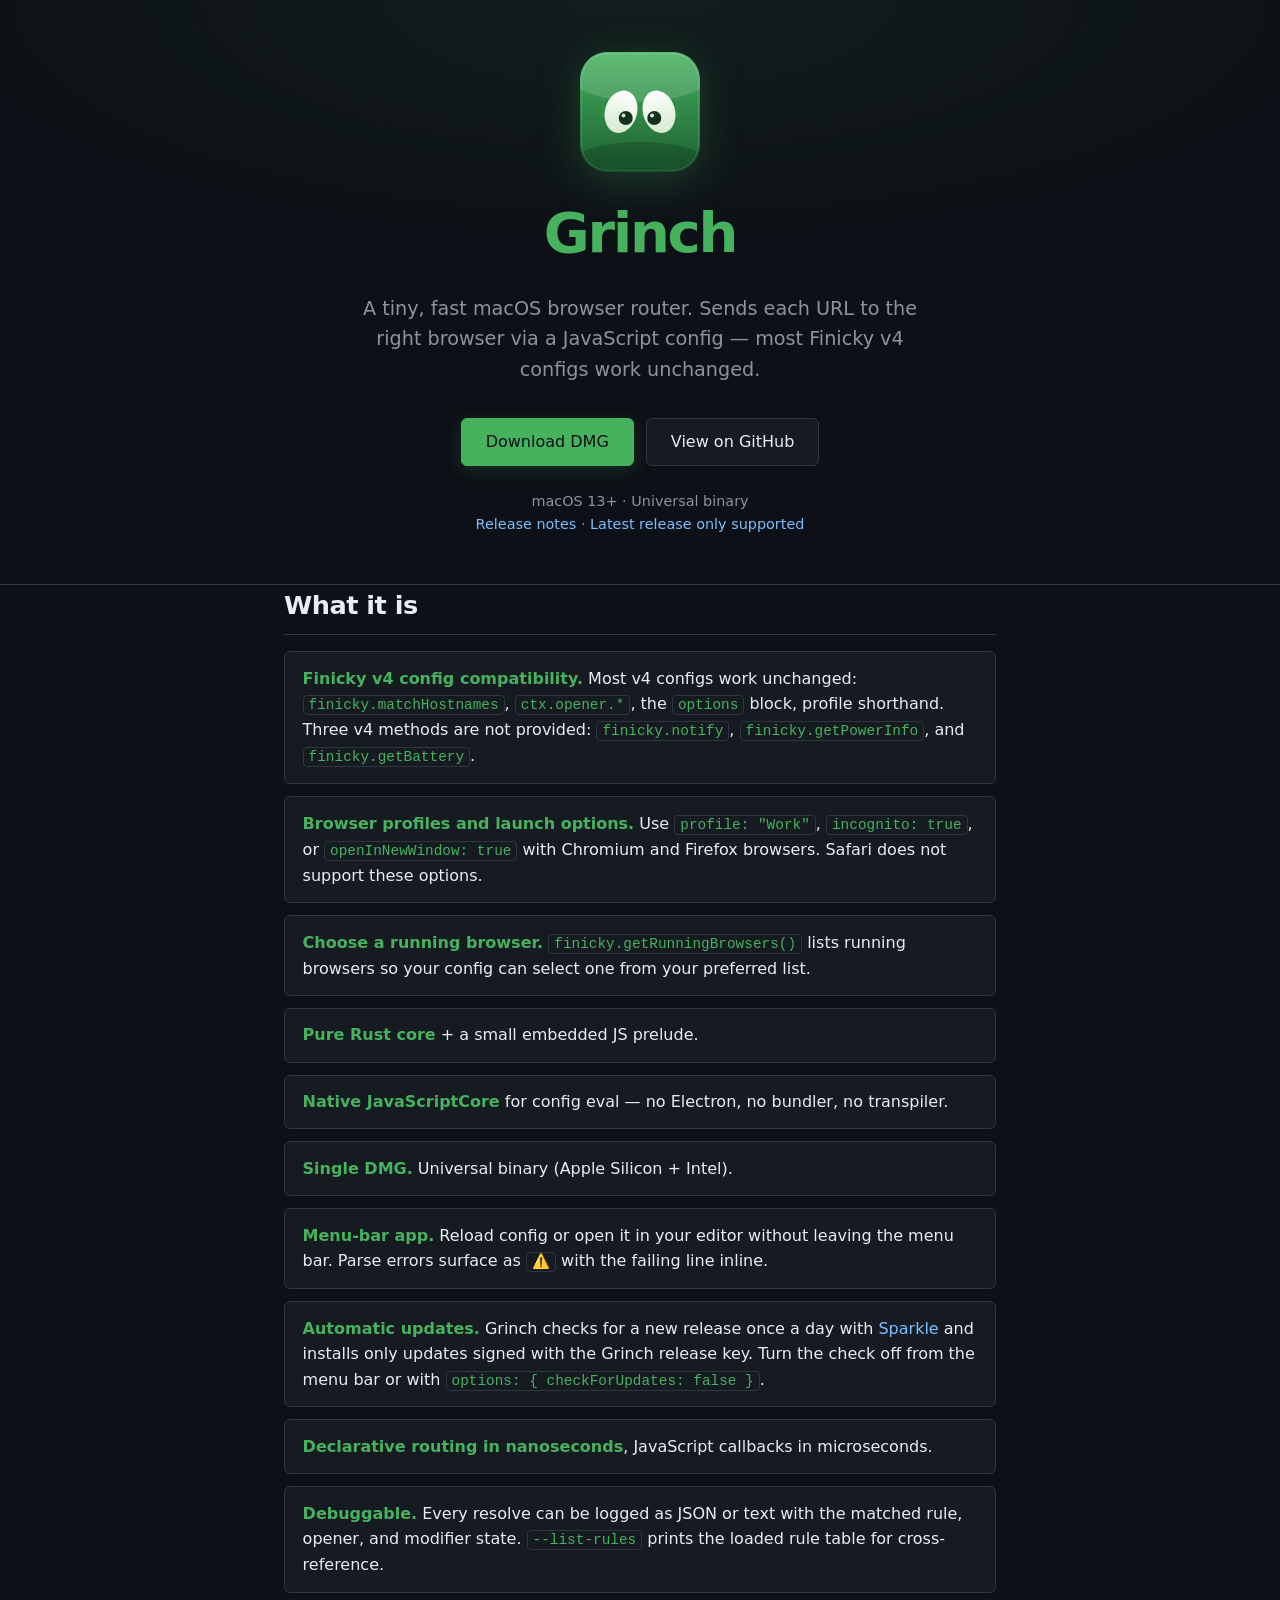
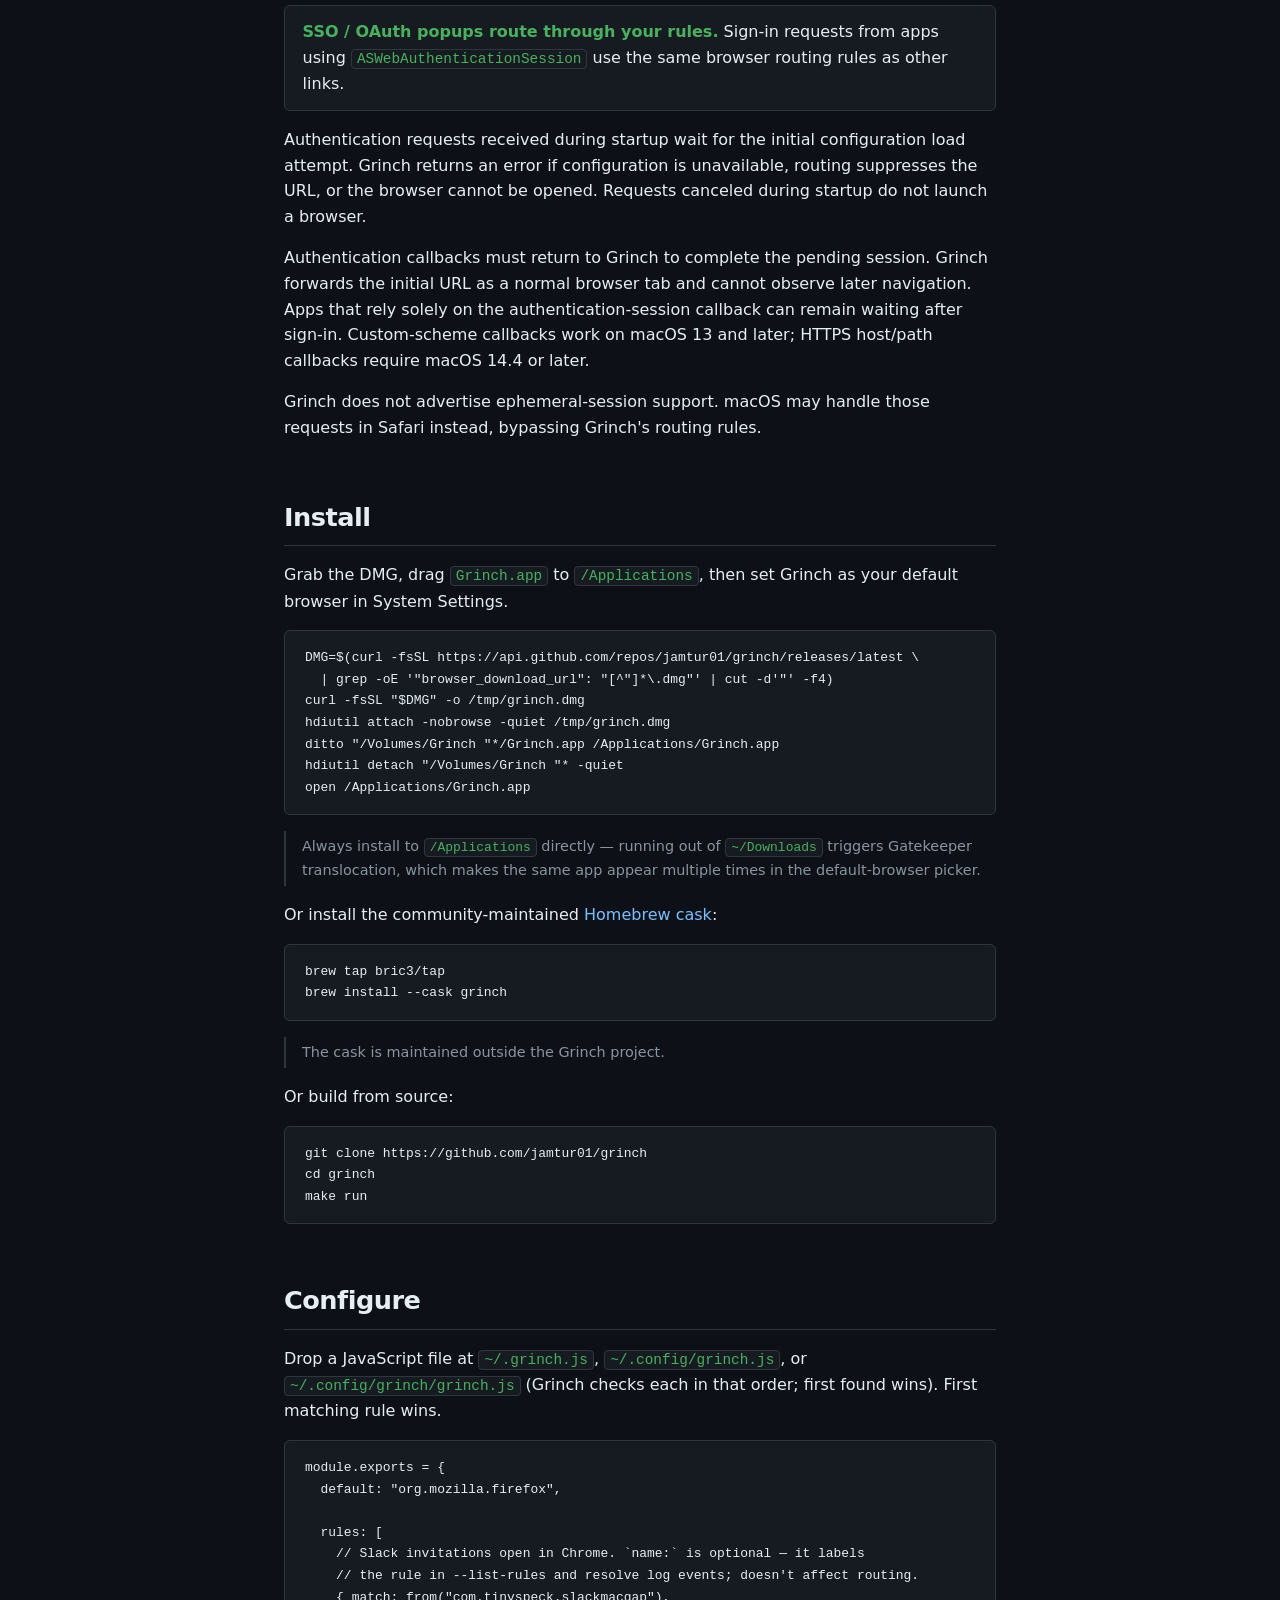
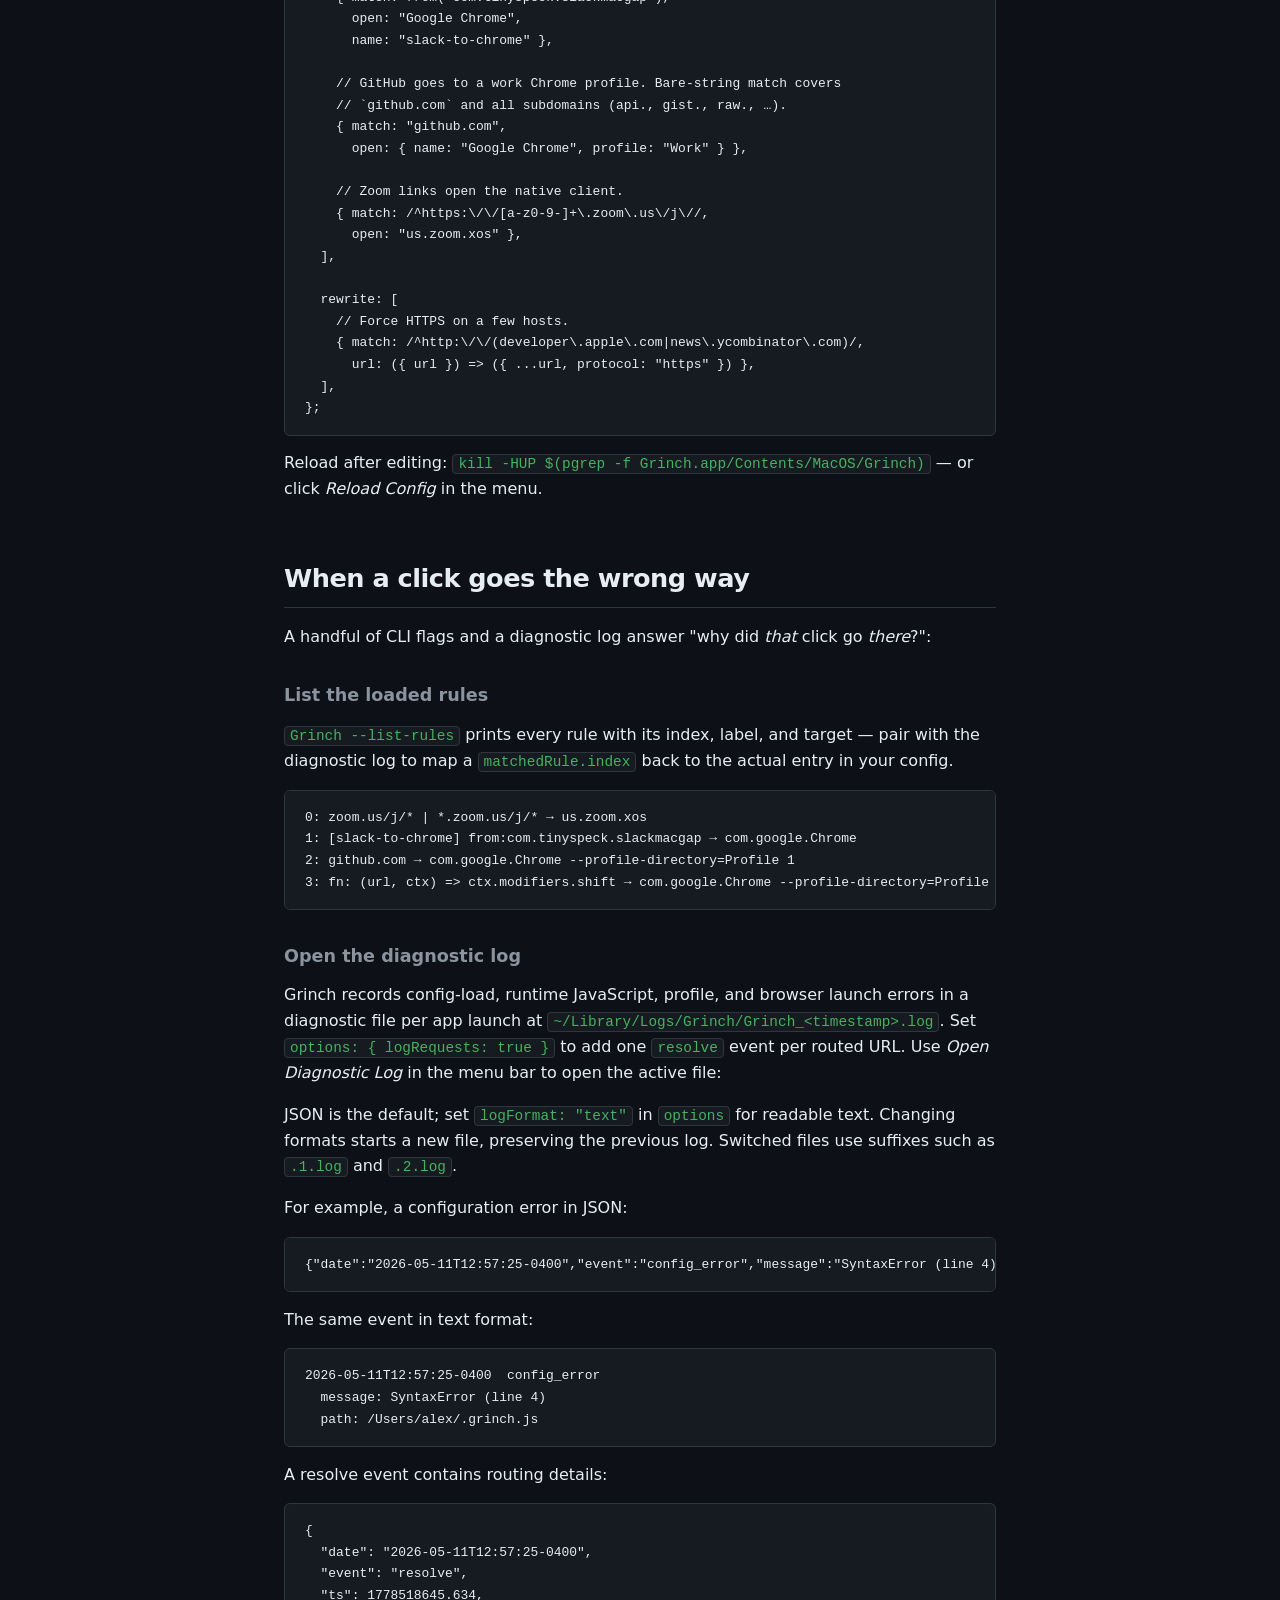
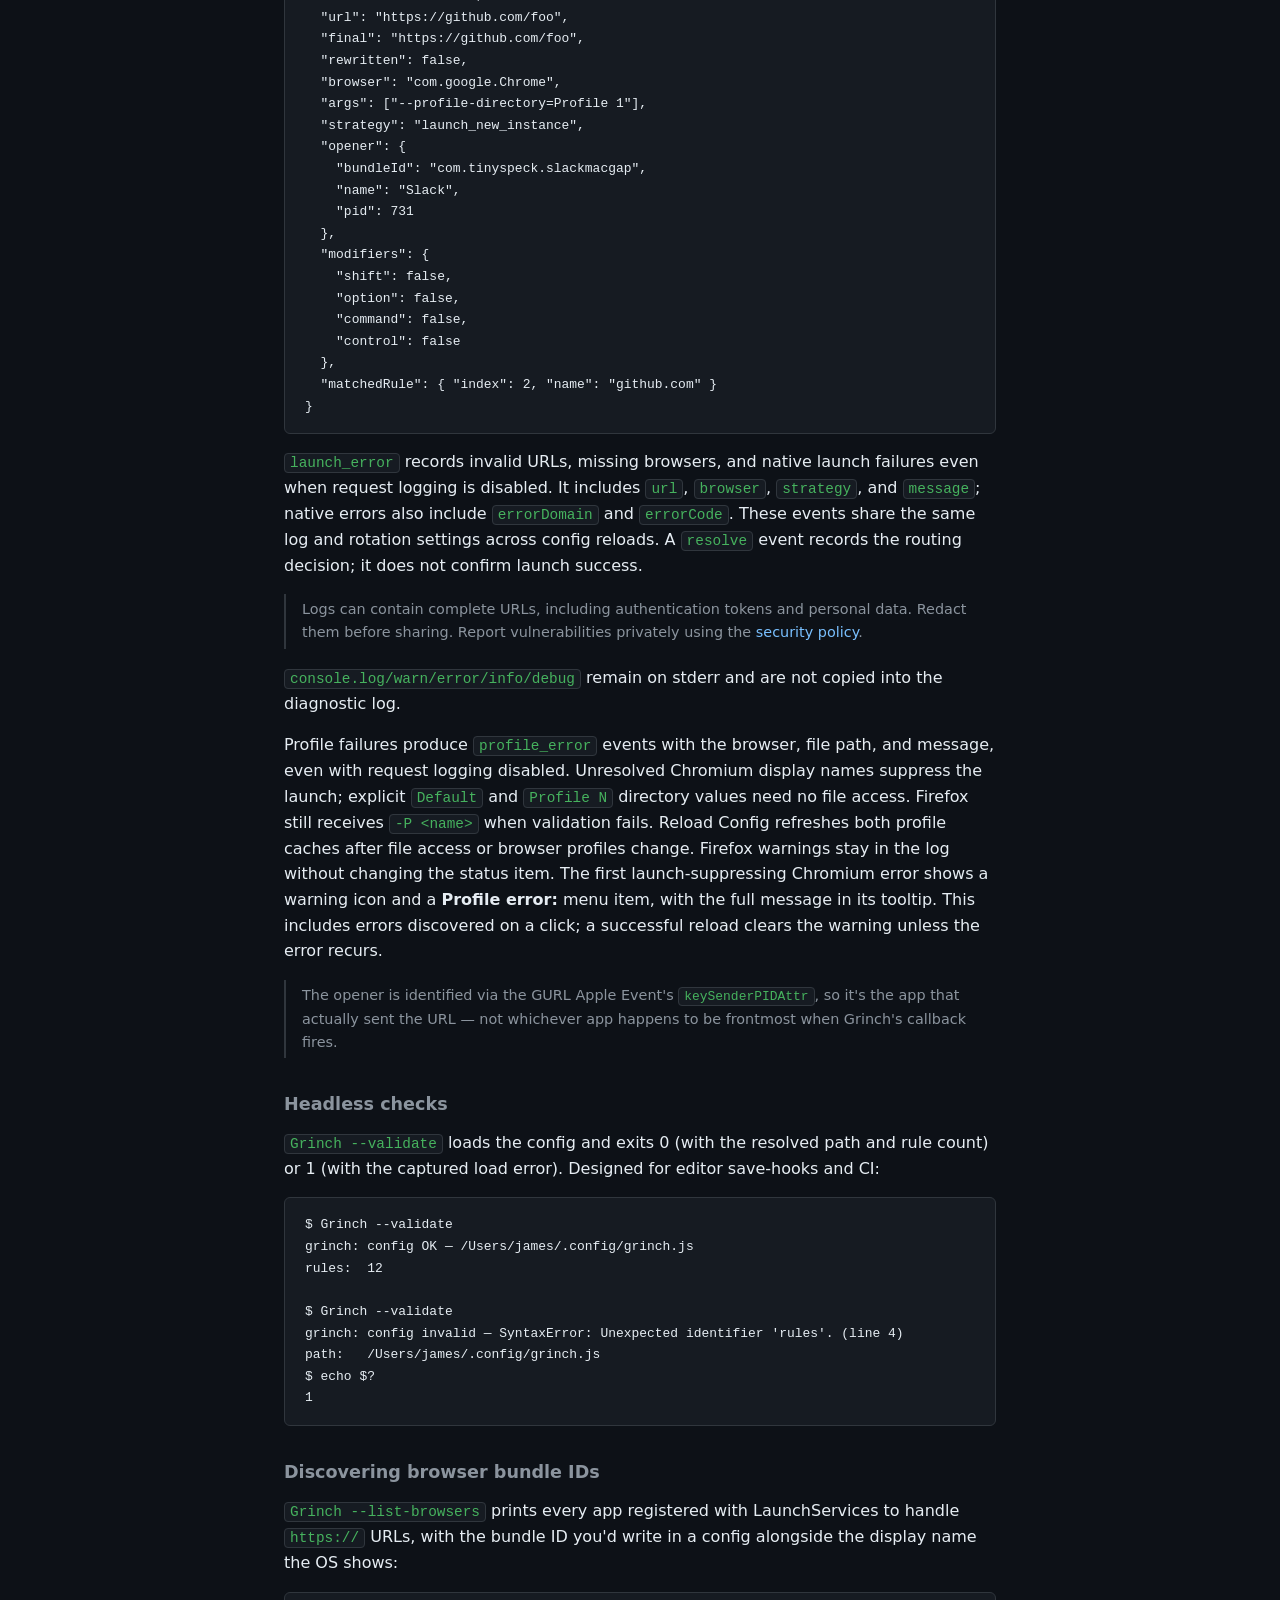
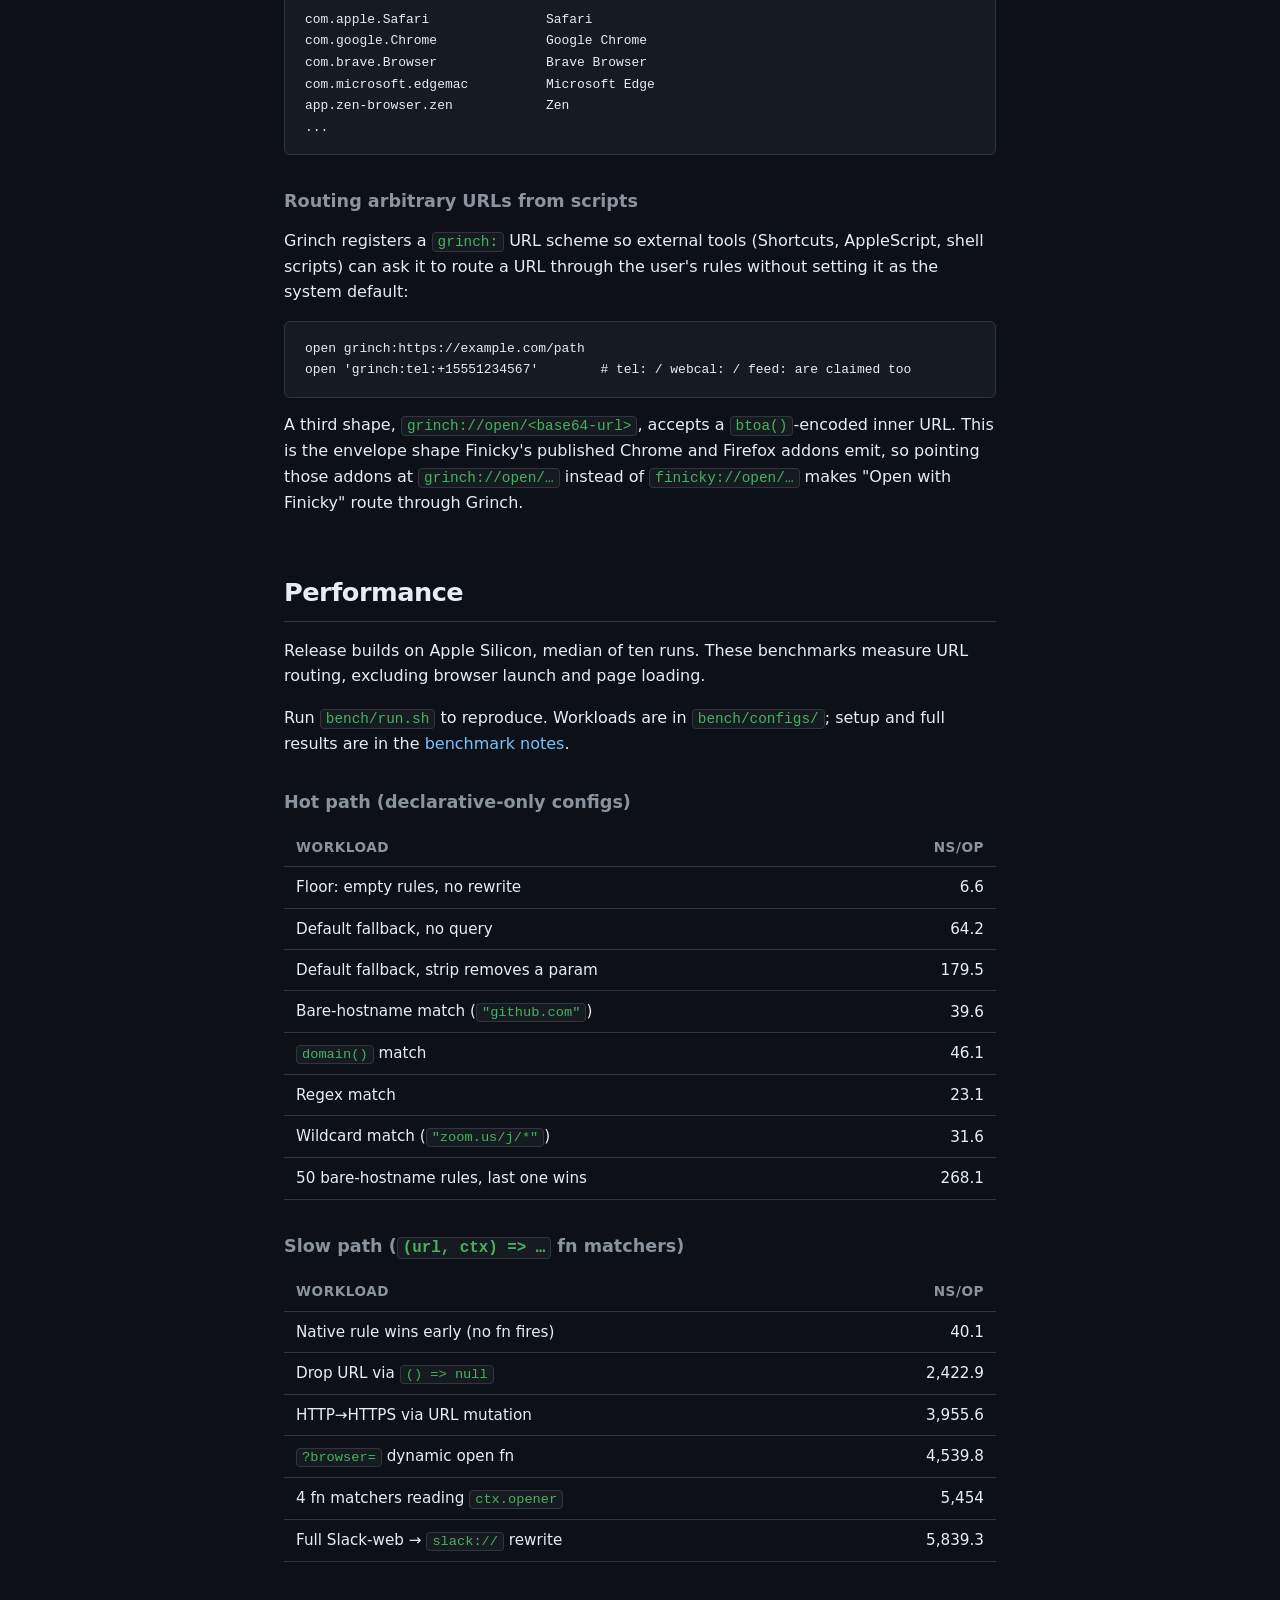
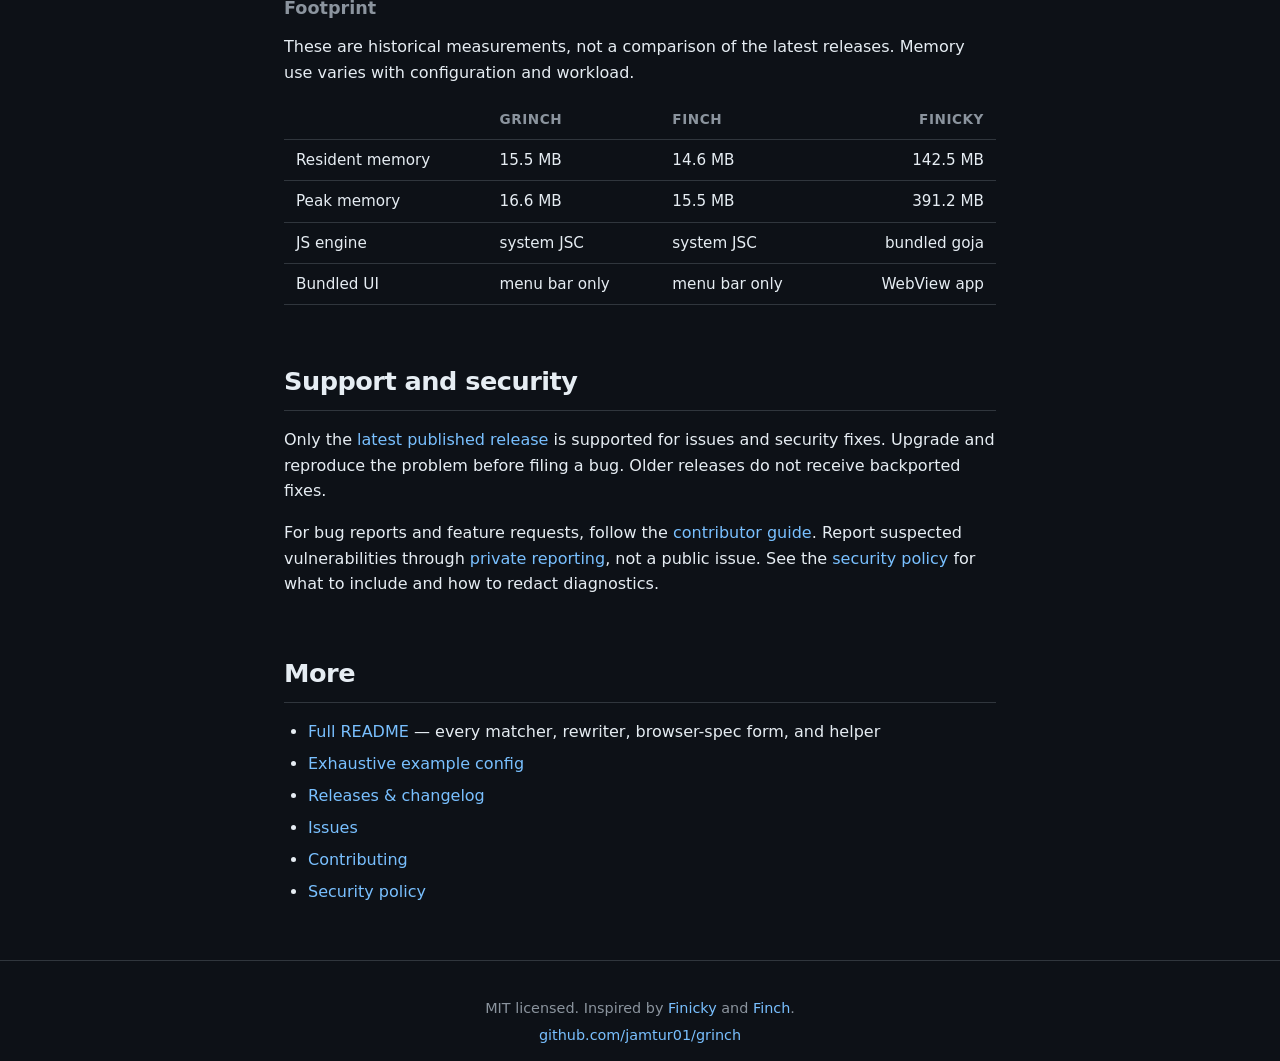
==== docs/index.html @ 13bcbc7a "Align diagnostic log examples and format documentation" ====
<!doctype html>
<html lang="en">
<head>
<meta charset="utf-8">
<meta name="viewport" content="width=device-width, initial-scale=1">
<title>Grinch — a tiny, fast macOS browser router</title>
<meta
  name="description"
  content="A tiny, fast native macOS browser router with JavaScript rules and Finicky v4 compatibility.">

<meta property="og:type" content="website">
<meta property="og:title" content="Grinch — a tiny, fast macOS browser router">
<meta
  property="og:description"
  content="Routes each URL to the right browser. Native Rust, JavaScriptCore, and one universal DMG.">
<meta property="og:url" content="https://jamtur01.github.io/grinch/">
<meta property="og:image" content="https://jamtur01.github.io/grinch/social-preview.png">
<meta property="og:image:width" content="1280">
<meta property="og:image:height" content="640">
<meta property="og:image:alt" content="Grinch — a tiny, fast macOS browser router">
<meta name="twitter:card" content="summary_large_image">
<meta name="twitter:image" content="https://jamtur01.github.io/grinch/social-preview.png">

<link rel="icon" href="grinch-icon.svg" type="image/svg+xml">
<link rel="stylesheet" href="style.css">
</head>
<body>

<header class="hero">
  <div class="container">
    <img class="hero-logo" src="grinch-icon.svg" width="128" height="128" alt="">
    <h1>Grinch</h1>
    <p class="tagline">
      A tiny, fast macOS browser router. Sends each URL to the right browser via
      a JavaScript config — most Finicky v4 configs work unchanged.
    </p>
    <div class="ctas">
      <a class="cta primary" href="https://github.com/jamtur01/grinch/releases/latest">Download&nbsp;DMG</a>
      <a class="cta" href="https://github.com/jamtur01/grinch">View on GitHub</a>
    </div>
    <p class="meta">macOS 13+ &middot; Universal binary</p>
    <p class="meta">
      <a href="https://github.com/jamtur01/grinch/releases/latest">Release notes</a>
      &middot; <a href="#support">Latest release only supported</a>
    </p>
  </div>
</header>

<main class="container">

<section id="features">
  <h2>What it is</h2>
  <ul class="features">
    <li><strong>Finicky v4 config compatibility.</strong> Most v4 configs work unchanged: <code>finicky.matchHostnames</code>, <code>ctx.opener.*</code>, the <code>options</code> block, profile shorthand. Three v4 methods are not provided: <code>finicky.notify</code>, <code>finicky.getPowerInfo</code>, and <code>finicky.getBattery</code>.</li>
    <li><strong>Browser profiles and launch options.</strong> Use <code>profile: "Work"</code>,
      <code>incognito: true</code>, or <code>openInNewWindow: true</code> with Chromium
      and Firefox browsers. Safari does not support these options.</li>
    <li><strong>Choose a running browser.</strong> <code>finicky.getRunningBrowsers()</code>
      lists running browsers so your config can select one from your preferred list.</li>
    <li><strong>Pure Rust core</strong> + a small embedded JS prelude.</li>
    <li><strong>Native JavaScriptCore</strong> for config eval — no Electron, no bundler, no transpiler.</li>
    <li><strong>Single DMG.</strong> Universal binary (Apple Silicon + Intel).</li>
    <li><strong>Menu-bar app.</strong> Reload config or open it in your editor without leaving the menu bar. Parse errors surface as <code>⚠️</code> with the failing line inline.</li>
    <li><strong>Automatic updates.</strong> Grinch checks for a new release once a day with
      <a href="https://sparkle-project.org">Sparkle</a> and installs only updates signed with the
      Grinch release key. Turn the check off from the menu bar or with
      <code>options: { checkForUpdates: false }</code>.</li>
    <li><strong>Declarative routing in nanoseconds</strong>,
      JavaScript callbacks in microseconds.</li>
    <li><strong>Debuggable.</strong> Every resolve can be logged as JSON or text with the matched rule, opener, and modifier state. <code>--list-rules</code> prints the loaded rule table for cross-reference.</li>
    <li><strong>SSO / OAuth popups route through your rules.</strong> Sign-in requests
      from apps using <code>ASWebAuthenticationSession</code> use the same browser
      routing rules as other links.</li>
  </ul>
  <p>Authentication requests received during startup wait for the initial configuration
    load attempt. Grinch returns an error if configuration is unavailable, routing
    suppresses the URL, or the browser cannot be opened. Requests canceled during
    startup do not launch a browser.</p>
  <p>Authentication callbacks must return to Grinch to complete the pending session.
    Grinch forwards the initial URL as a normal browser tab and cannot observe later
    navigation. Apps that rely solely on the authentication-session callback can
    remain waiting after sign-in.
    Custom-scheme callbacks work on macOS 13 and later; HTTPS host/path callbacks
    require macOS 14.4 or later.</p>
  <p>Grinch does not advertise ephemeral-session support. macOS may handle those
    requests in Safari instead, bypassing Grinch's routing rules.</p>
</section>

<section id="install">
  <h2>Install</h2>
  <p>Grab the DMG, drag <code>Grinch.app</code> to <code>/Applications</code>, then set Grinch as your default browser in System Settings.</p>
<pre><code>DMG=$(curl -fsSL https://api.github.com/repos/jamtur01/grinch/releases/latest \
  | grep -oE '"browser_download_url": "[^"]*\.dmg"' | cut -d'"' -f4)
curl -fsSL "$DMG" -o /tmp/grinch.dmg
hdiutil attach -nobrowse -quiet /tmp/grinch.dmg
ditto "/Volumes/Grinch "*/Grinch.app /Applications/Grinch.app
hdiutil detach "/Volumes/Grinch "* -quiet
open /Applications/Grinch.app</code></pre>
  <p class="note">Always install to <code>/Applications</code> directly — running out of <code>~/Downloads</code> triggers Gatekeeper translocation, which makes the same app appear multiple times in the default-browser picker.</p>
  <p>Or install the community-maintained
    <a href="https://github.com/bric3/homebrew-tap/blob/main/Casks/grinch.rb">Homebrew cask</a>:
  </p>
<pre><code>brew tap bric3/tap
brew install --cask grinch</code></pre>
  <p class="note">The cask is maintained outside the Grinch project.</p>
  <p>Or build from source:</p>
<pre><code>git clone https://github.com/jamtur01/grinch
cd grinch
make run</code></pre>
</section>

<section id="config">
  <h2>Configure</h2>
  <p>Drop a JavaScript file at <code>~/.grinch.js</code>, <code>~/.config/grinch.js</code>, or <code>~/.config/grinch/grinch.js</code> (Grinch checks each in that order; first found wins). First matching rule wins.</p>
<pre><code>module.exports = {
  default: "org.mozilla.firefox",

  rules: [
    // Slack invitations open in Chrome. `name:` is optional — it labels
    // the rule in --list-rules and resolve log events; doesn't affect routing.
    { match: from("com.tinyspeck.slackmacgap"),
      open: "Google Chrome",
      name: "slack-to-chrome" },

    // GitHub goes to a work Chrome profile. Bare-string match covers
    // `github.com` and all subdomains (api., gist., raw., …).
    { match: "github.com",
      open: { name: "Google Chrome", profile: "Work" } },

    // Zoom links open the native client.
    { match: /^https:\/\/[a-z0-9-]+\.zoom\.us\/j\//,
      open: "us.zoom.xos" },
  ],

  rewrite: [
    // Force HTTPS on a few hosts.
    { match: /^http:\/\/(developer\.apple\.com|news\.ycombinator\.com)/,
      url: ({ url }) =&gt; ({ ...url, protocol: "https" }) },
  ],
};</code></pre>
  <p>Reload after editing: <code>kill -HUP $(pgrep -f Grinch.app/Contents/MacOS/Grinch)</code> — or click <em>Reload Config</em> in the menu.</p>
</section>

<section id="diagnostics">
  <h2>When a click goes the wrong way</h2>

  <p>A handful of CLI flags and a diagnostic log answer "why did <em>that</em> click go <em>there</em>?":</p>

  <h3>List the loaded rules</h3>
  <p><code>Grinch --list-rules</code> prints every rule with its index, label, and target — pair with the diagnostic log to map a <code>matchedRule.index</code> back to the actual entry in your config.</p>
<pre><code>0: zoom.us/j/* | *.zoom.us/j/* → us.zoom.xos
1: [slack-to-chrome] from:com.tinyspeck.slackmacgap → com.google.Chrome
2: github.com → com.google.Chrome --profile-directory=Profile 1
3: fn: (url, ctx) =&gt; ctx.modifiers.shift → com.google.Chrome --profile-directory=Profile 1</code></pre>

  <h3>Open the diagnostic log</h3>
  <p>Grinch records config-load, runtime JavaScript, profile, and browser launch errors
    in a diagnostic file per app
    launch at <code>~/Library/Logs/Grinch/Grinch_&lt;timestamp&gt;.log</code>. Set
    <code>options: { logRequests: true }</code> to add one <code>resolve</code> event per
    routed URL. Use <em>Open Diagnostic Log</em> in the menu bar to open the active file:
  </p>
  <p>JSON is the default; set <code>logFormat: "text"</code> in <code>options</code>
    for readable text. Changing formats starts a new file, preserving the previous log.
    Switched files use suffixes such as <code>.1.log</code> and <code>.2.log</code>.</p>
  <p>For example, a configuration error in JSON:</p>
<pre><code>{"date":"2026-05-11T12:57:25-0400","event":"config_error","message":"SyntaxError (line 4)","path":"/Users/alex/.grinch.js","ts":1778518645.634}</code></pre>
  <p>The same event in text format:</p>
<pre><code>2026-05-11T12:57:25-0400  config_error
  message: SyntaxError (line 4)
  path: /Users/alex/.grinch.js</code></pre>
  <p>A resolve event contains routing details:</p>
<pre><code>{
  "date": "2026-05-11T12:57:25-0400",
  "event": "resolve",
  "ts": 1778518645.634,
  "url": "https://github.com/foo",
  "final": "https://github.com/foo",
  "rewritten": false,
  "browser": "com.google.Chrome",
  "args": ["--profile-directory=Profile 1"],
  "strategy": "launch_new_instance",
  "opener": {
    "bundleId": "com.tinyspeck.slackmacgap",
    "name": "Slack",
    "pid": 731
  },
  "modifiers": {
    "shift": false,
    "option": false,
    "command": false,
    "control": false
  },
  "matchedRule": { "index": 2, "name": "github.com" }
}</code></pre>
  <p><code>launch_error</code> records invalid URLs, missing browsers, and native launch
    failures even when request logging is disabled. It includes <code>url</code>,
    <code>browser</code>, <code>strategy</code>, and <code>message</code>; native errors
    also include <code>errorDomain</code> and <code>errorCode</code>. These events share
    the same log and rotation settings across config reloads. A <code>resolve</code>
    event records the routing decision; it does not confirm launch success.</p>
  <p class="note">Logs can contain complete URLs, including authentication tokens and
    personal data. Redact them before sharing. Report vulnerabilities privately using
    the <a href="https://github.com/jamtur01/grinch/blob/main/SECURITY.md">security policy</a>.</p>
  <p><code>console.log/warn/error/info/debug</code> remain on stderr and are not copied
    into the diagnostic log.</p>
  <p>Profile failures produce <code>profile_error</code> events with the browser,
    file path, and message, even with request logging disabled. Unresolved Chromium
    display names suppress the launch; explicit <code>Default</code> and
    <code>Profile N</code> directory values need no file access. Firefox still receives
    <code>-P &lt;name&gt;</code> when validation fails. Reload Config refreshes both
    profile caches after file access or browser profiles change. Firefox warnings
    stay in the log without changing the status item. The first launch-suppressing
    Chromium error shows a warning icon and a <strong>Profile error:</strong> menu item,
    with the full message in its tooltip. This includes errors discovered on a
    click; a successful reload clears the warning unless the error recurs.</p>
  <p class="note">The opener is identified via the GURL Apple Event's <code>keySenderPIDAttr</code>, so it's the app that actually sent the URL — not whichever app happens to be frontmost when Grinch's callback fires.</p>

  <h3>Headless checks</h3>
  <p><code>Grinch --validate</code> loads the config and exits 0 (with the resolved path and rule count) or 1 (with the captured load error). Designed for editor save-hooks and CI:</p>
<pre><code>$ Grinch --validate
grinch: config OK — /Users/james/.config/grinch.js
rules:  12

$ Grinch --validate
grinch: config invalid — SyntaxError: Unexpected identifier 'rules'. (line 4)
path:   /Users/james/.config/grinch.js
$ echo $?
1</code></pre>

  <h3>Discovering browser bundle IDs</h3>
  <p><code>Grinch --list-browsers</code> prints every app registered with LaunchServices to handle <code>https://</code> URLs, with the bundle ID you'd write in a config alongside the display name the OS shows:</p>
<pre><code>com.apple.Safari               Safari
com.google.Chrome              Google Chrome
com.brave.Browser              Brave Browser
com.microsoft.edgemac          Microsoft Edge
app.zen-browser.zen            Zen
...</code></pre>

  <h3>Routing arbitrary URLs from scripts</h3>
  <p>Grinch registers a <code>grinch:</code> URL scheme so external tools (Shortcuts, AppleScript, shell scripts) can ask it to route a URL through the user's rules without setting it as the system default:</p>
<pre><code>open grinch:https://example.com/path
open 'grinch:tel:+15551234567'        # tel: / webcal: / feed: are claimed too</code></pre>
  <p>A third shape, <code>grinch://open/&lt;base64-url&gt;</code>, accepts a <code>btoa()</code>-encoded inner URL. This is the envelope shape Finicky's published Chrome and Firefox addons emit, so pointing those addons at <code>grinch://open/…</code> instead of <code>finicky://open/…</code> makes "Open with Finicky" route through Grinch.</p>
</section>

<section id="performance">
  <h2>Performance</h2>

  <p>Release builds on Apple Silicon, median of ten runs. These benchmarks measure
    URL routing, excluding browser launch and page loading.</p>
  <p>Run <code>bench/run.sh</code> to reproduce. Workloads are in
    <code>bench/configs/</code>; setup and full results are in the
    <a href="https://github.com/jamtur01/grinch/blob/main/bench/README.md">benchmark notes</a>.</p>

  <h3>Hot path (declarative-only configs)</h3>
  <table>
    <thead><tr><th>Workload</th><th>ns/op</th></tr></thead>
    <tbody>
      <tr><td>Floor: empty rules, no rewrite</td><td>6.6</td></tr>
      <tr><td>Default fallback, no query</td><td>64.2</td></tr>
      <tr><td>Default fallback, strip removes a param</td><td>179.5</td></tr>
      <tr><td>Bare-hostname match (<code>"github.com"</code>)</td><td>39.6</td></tr>
      <tr><td><code>domain()</code> match</td><td>46.1</td></tr>
      <tr><td>Regex match</td><td>23.1</td></tr>
      <tr><td>Wildcard match (<code>"zoom.us/j/*"</code>)</td><td>31.6</td></tr>
      <tr><td>50 bare-hostname rules, last one wins</td><td>268.1</td></tr>
    </tbody>
  </table>

  <h3>Slow path (<code>(url, ctx) =&gt; …</code> fn matchers)</h3>
  <table>
    <thead><tr><th>Workload</th><th>ns/op</th></tr></thead>
    <tbody>
      <tr><td>Native rule wins early (no fn fires)</td><td>40.1</td></tr>
      <tr><td>Drop URL via <code>() =&gt; null</code></td><td>2,422.9</td></tr>
      <tr><td>HTTP→HTTPS via URL mutation</td><td>3,955.6</td></tr>
      <tr><td><code>?browser=</code> dynamic open fn</td><td>4,539.8</td></tr>
      <tr><td>4 fn matchers reading <code>ctx.opener</code></td><td>5,454</td></tr>
      <tr><td>Full Slack-web → <code>slack://</code> rewrite</td><td>5,839.3</td></tr>
    </tbody>
  </table>

  <h3>Footprint</h3>
  <p>These are historical measurements, not a comparison of the latest releases.
    Memory use varies with configuration and workload.</p>
  <table>
    <thead><tr><th></th><th>Grinch</th><th>Finch</th><th>Finicky</th></tr></thead>
    <tbody>
      <tr><td>Resident memory</td><td>15.5 MB</td><td>14.6 MB</td><td>142.5 MB</td></tr>
      <tr><td>Peak memory</td><td>16.6 MB</td><td>15.5 MB</td><td>391.2 MB</td></tr>
      <tr><td>JS engine</td><td>system JSC</td><td>system JSC</td><td>bundled goja</td></tr>
      <tr><td>Bundled UI</td><td>menu bar only</td><td>menu bar only</td><td>WebView app</td></tr>
    </tbody>
  </table>
</section>

<section id="support">
  <h2>Support and security</h2>
  <p>Only the <a href="https://github.com/jamtur01/grinch/releases/latest">latest published
    release</a> is supported for issues and security fixes. Upgrade and reproduce the
    problem before filing a bug. Older releases do not receive backported fixes.</p>
  <p>For bug reports and feature requests, follow the
    <a href="https://github.com/jamtur01/grinch/blob/main/CONTRIBUTING.md">contributor guide</a>.
    Report suspected vulnerabilities through
    <a href="https://github.com/jamtur01/grinch/security/advisories/new">private reporting</a>,
    not a public issue. See the
    <a href="https://github.com/jamtur01/grinch/blob/main/SECURITY.md">security policy</a>
    for what to include and how to redact diagnostics.</p>
</section>

<section id="links">
  <h2>More</h2>
  <ul>
    <li><a href="https://github.com/jamtur01/grinch#readme">Full README</a> — every matcher, rewriter, browser-spec form, and helper</li>
    <li><a href="https://github.com/jamtur01/grinch/blob/main/examples/grinch.example.js">Exhaustive example config</a></li>
    <li><a href="https://github.com/jamtur01/grinch/releases">Releases &amp; changelog</a></li>
    <li><a href="https://github.com/jamtur01/grinch/issues">Issues</a></li>
    <li><a href="https://github.com/jamtur01/grinch/blob/main/CONTRIBUTING.md">Contributing</a></li>
    <li><a href="https://github.com/jamtur01/grinch/blob/main/SECURITY.md">Security policy</a></li>
  </ul>
</section>

</main>

<footer>
  <div class="container">
    <p>MIT licensed. Inspired by <a href="https://github.com/johnste/finicky">Finicky</a> and <a href="https://github.com/expelledboy/finch">Finch</a>.</p>
    <p><a href="https://github.com/jamtur01/grinch">github.com/jamtur01/grinch</a></p>
  </div>
</footer>

</body>
</html>
---- docs/style.css ----
:root {
  --bg: #0d1117;
  --bg-elev: #161b22;
  --fg: #e6edf3;
  --fg-muted: #8b949e;
  --border: #30363d;
  --accent: #46b25e;
  --accent-hover: #5bc572;
  --code-bg: #161b22;
  --link: #79c0ff;
}

* { box-sizing: border-box; }

html {
  background: var(--bg);
  color: var(--fg);
  font-family: -apple-system, BlinkMacSystemFont, "Segoe UI", system-ui, sans-serif;
  font-size: 16px;
  line-height: 1.6;
  -webkit-font-smoothing: antialiased;
  -moz-osx-font-smoothing: grayscale;
}

body {
  margin: 0;
  padding: 0;
}

.container {
  max-width: 760px;
  margin: 0 auto;
  padding: 0 1.5rem;
}

a {
  color: var(--link);
  text-decoration: none;
}
a:hover { text-decoration: underline; }

code, pre {
  font-family: ui-monospace, SFMono-Regular, "SF Mono", Menlo, Consolas, monospace;
  font-size: 0.9em;
}

code {
  background: var(--code-bg);
  border: 1px solid var(--border);
  border-radius: 4px;
  padding: 1px 5px;
  color: var(--accent);
}

pre {
  background: var(--code-bg);
  border: 1px solid var(--border);
  border-radius: 6px;
  padding: 1rem 1.25rem;
  overflow-x: auto;
  line-height: 1.5;
}

pre code {
  background: none;
  border: none;
  padding: 0;
  color: var(--fg);
}

/* hero */

.hero {
  border-bottom: 1px solid var(--border);
  padding: 3rem 0 3rem;
  text-align: center;
  background:
    radial-gradient(
      ellipse 80% 60% at 50% 0%,
      rgba(70, 178, 94, 0.08),
      transparent 70%
    ),
    var(--bg);
}

.hero-logo {
  display: block;
  width: 8rem;
  height: 8rem;
  margin: 0 auto 0.75rem;
  filter: drop-shadow(0 8px 20px rgba(70, 178, 94, 0.25));
}

.hero h1 {
  font-size: 3.5rem;
  margin: 0 0 1rem;
  letter-spacing: -0.04em;
  color: var(--accent);
  font-weight: 700;
}

.hero .tagline {
  font-size: 1.2rem;
  color: var(--fg-muted);
  max-width: 560px;
  margin: 0 auto 2rem;
}

.ctas {
  display: flex;
  gap: 0.75rem;
  justify-content: center;
  flex-wrap: wrap;
  margin-bottom: 1.5rem;
}

.cta {
  display: inline-block;
  padding: 0.65rem 1.5rem;
  border: 1px solid var(--border);
  border-radius: 6px;
  background: var(--bg-elev);
  color: var(--fg);
  font-weight: 500;
  transition: border-color 0.15s, background 0.15s, transform 0.15s, box-shadow 0.15s;
}
.cta:hover {
  border-color: var(--accent);
  text-decoration: none;
}
.cta.primary {
  background: var(--accent);
  color: #0d1117;
  border-color: var(--accent);
  box-shadow: 0 4px 16px rgba(70, 178, 94, 0.18);
}
.cta.primary:hover {
  background: var(--accent-hover);
  border-color: var(--accent-hover);
  transform: translateY(-1px);
  box-shadow: 0 6px 20px rgba(70, 178, 94, 0.28);
}

.hero .meta {
  color: var(--fg-muted);
  font-size: 0.9rem;
  margin: 0;
}

/* main sections */

main {
  padding: 3rem 0 4rem;
}

section {
  margin-bottom: 3.5rem;
}

h2 {
  font-size: 1.6rem;
  margin: 0 0 1rem;
  letter-spacing: -0.02em;
  border-bottom: 1px solid var(--border);
  padding-bottom: 0.5rem;
}

h3 {
  font-size: 1.1rem;
  margin: 2rem 0 0.75rem;
  color: var(--fg-muted);
  font-weight: 600;
}

p { margin: 0 0 1rem; }

p.note {
  font-size: 0.9rem;
  color: var(--fg-muted);
  border-left: 2px solid var(--border);
  padding: 0.25rem 0 0.25rem 1rem;
  margin: 1rem 0;
}

/* features list */

ul.features {
  list-style: none;
  padding: 0;
  display: grid;
  gap: 0.75rem;
}

ul.features li {
  background: var(--bg-elev);
  border: 1px solid var(--border);
  border-radius: 6px;
  padding: 0.85rem 1.1rem;
}

ul.features strong {
  color: var(--accent);
  font-weight: 600;
}

/* tables */

table {
  width: 100%;
  border-collapse: collapse;
  margin: 0.5rem 0 1rem;
  font-size: 0.95rem;
}

th, td {
  padding: 0.5rem 0.75rem;
  text-align: left;
  border-bottom: 1px solid var(--border);
}

th {
  color: var(--fg-muted);
  font-weight: 600;
  font-size: 0.85rem;
  text-transform: uppercase;
  letter-spacing: 0.04em;
}

td:last-child, th:last-child {
  text-align: right;
  font-variant-numeric: tabular-nums;
}

tbody tr:hover {
  background: var(--bg-elev);
}

/* lists */

main ul:not(.features) {
  padding-left: 1.5rem;
}
main ul:not(.features) li {
  margin-bottom: 0.4rem;
}

/* footer */

footer {
  border-top: 1px solid var(--border);
  padding: 2rem 0;
  text-align: center;
  color: var(--fg-muted);
  font-size: 0.9rem;
}

footer p { margin: 0.25rem 0; }

/* mobile */

@media (max-width: 600px) {
  .hero { padding: 2.5rem 0 2rem; }
  .hero-logo { width: 6.5rem; height: 6.5rem; }
  .hero h1 { font-size: 2.5rem; }
  .hero .tagline { font-size: 1.05rem; }
  pre { font-size: 0.8rem; padding: 0.75rem 1rem; }
  table { font-size: 0.85rem; }
  th, td { padding: 0.4rem 0.5rem; }
}
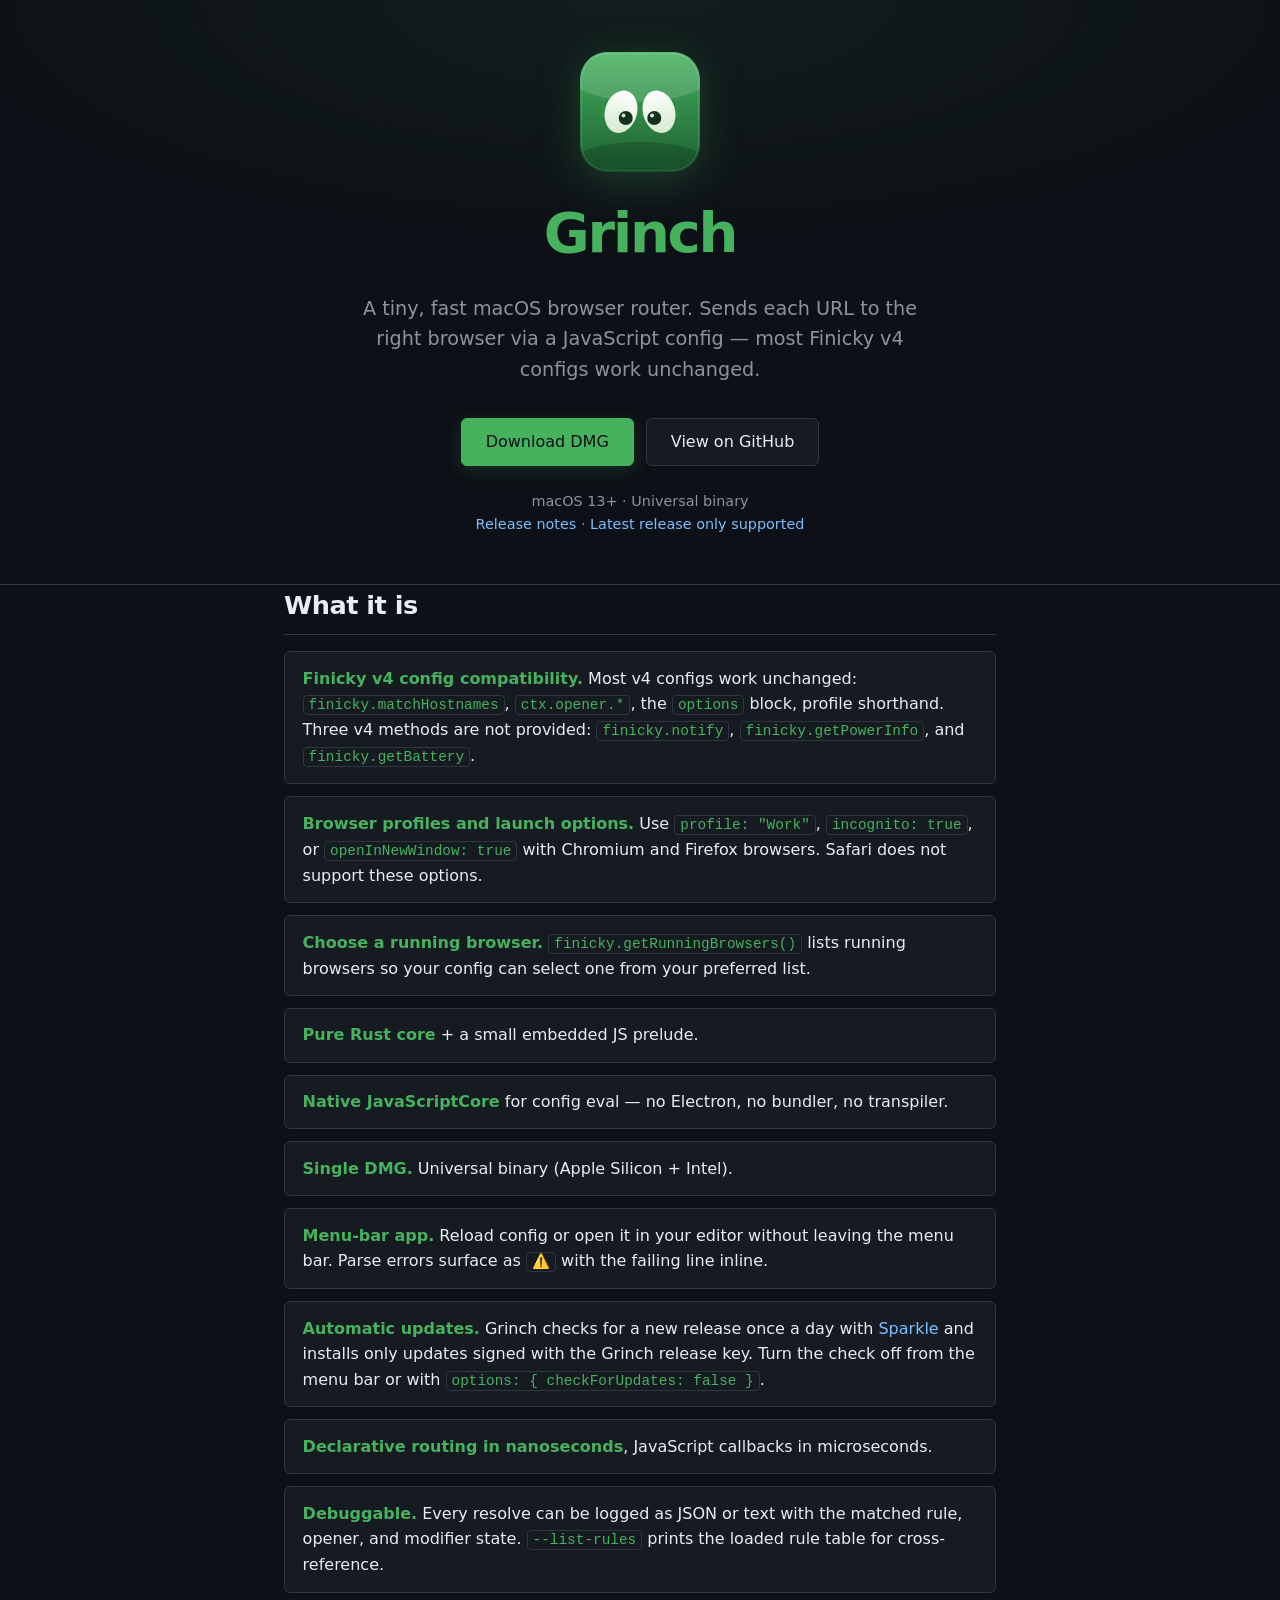
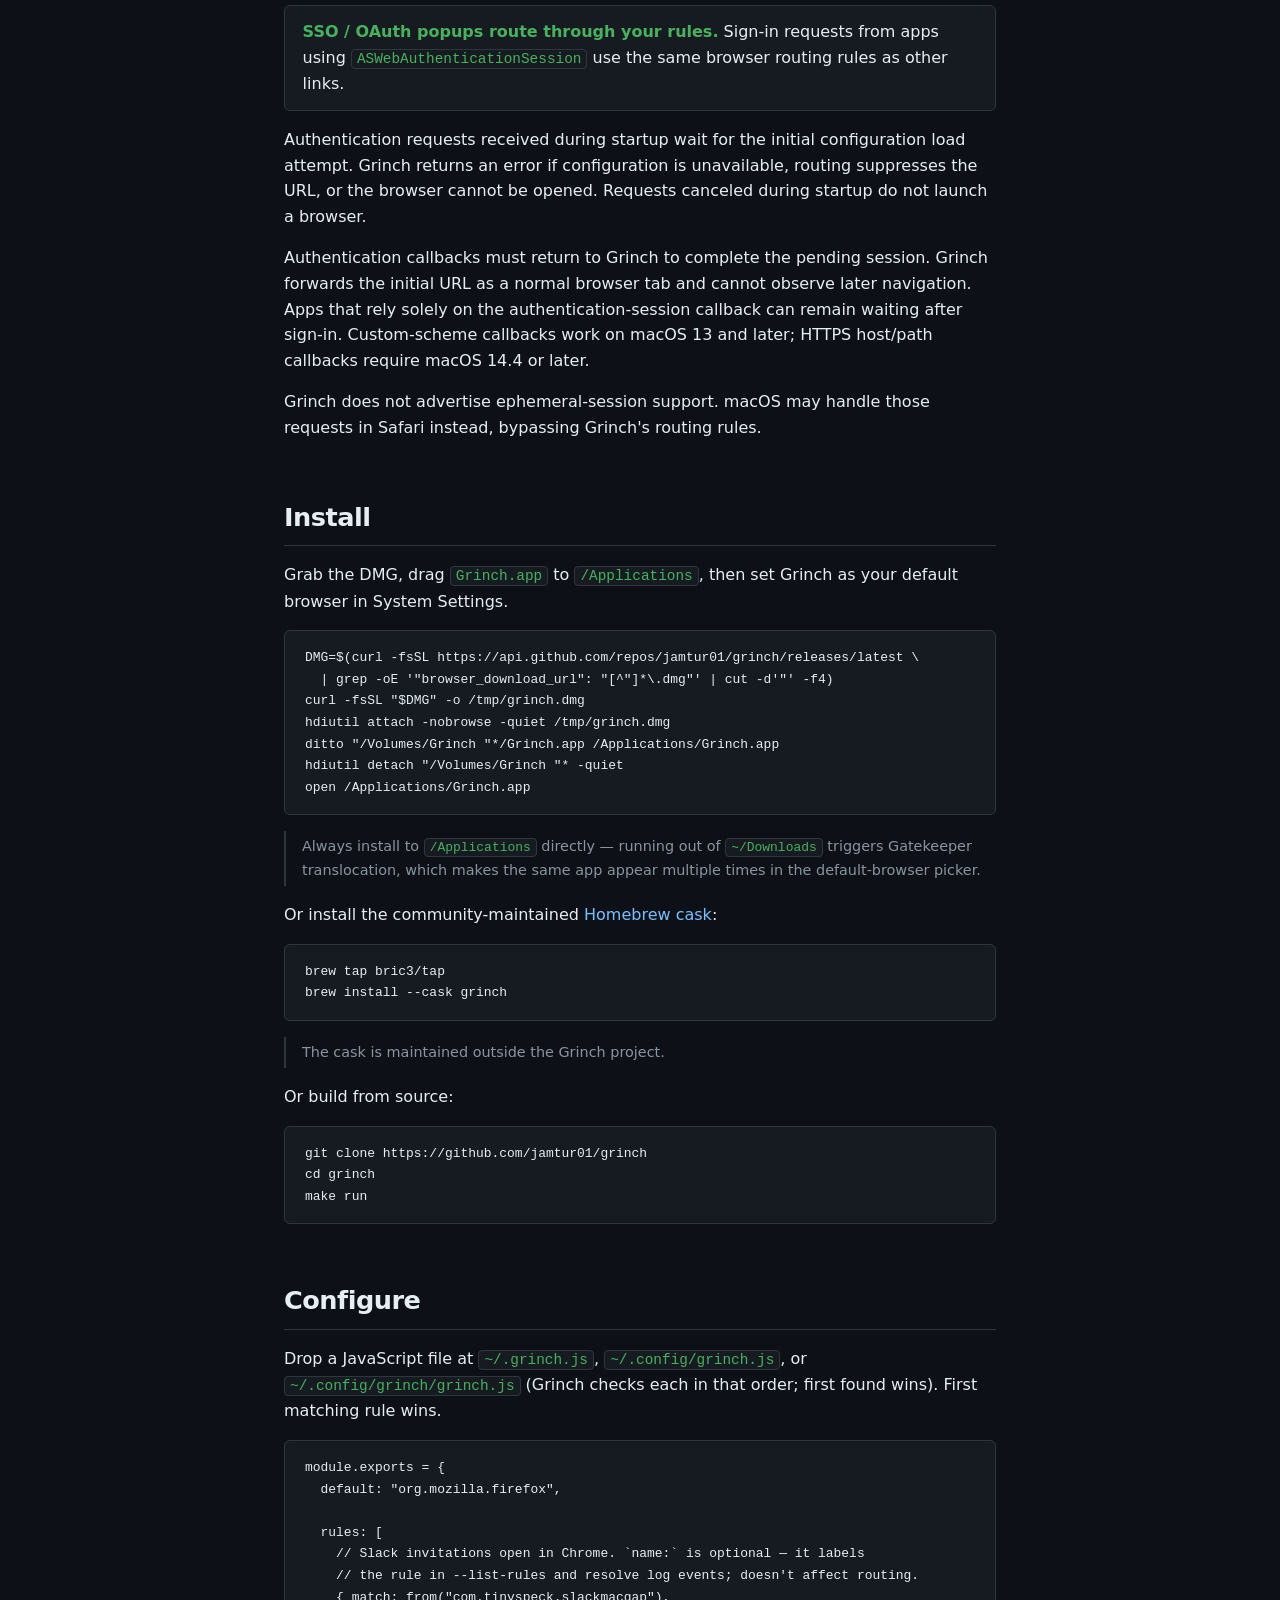
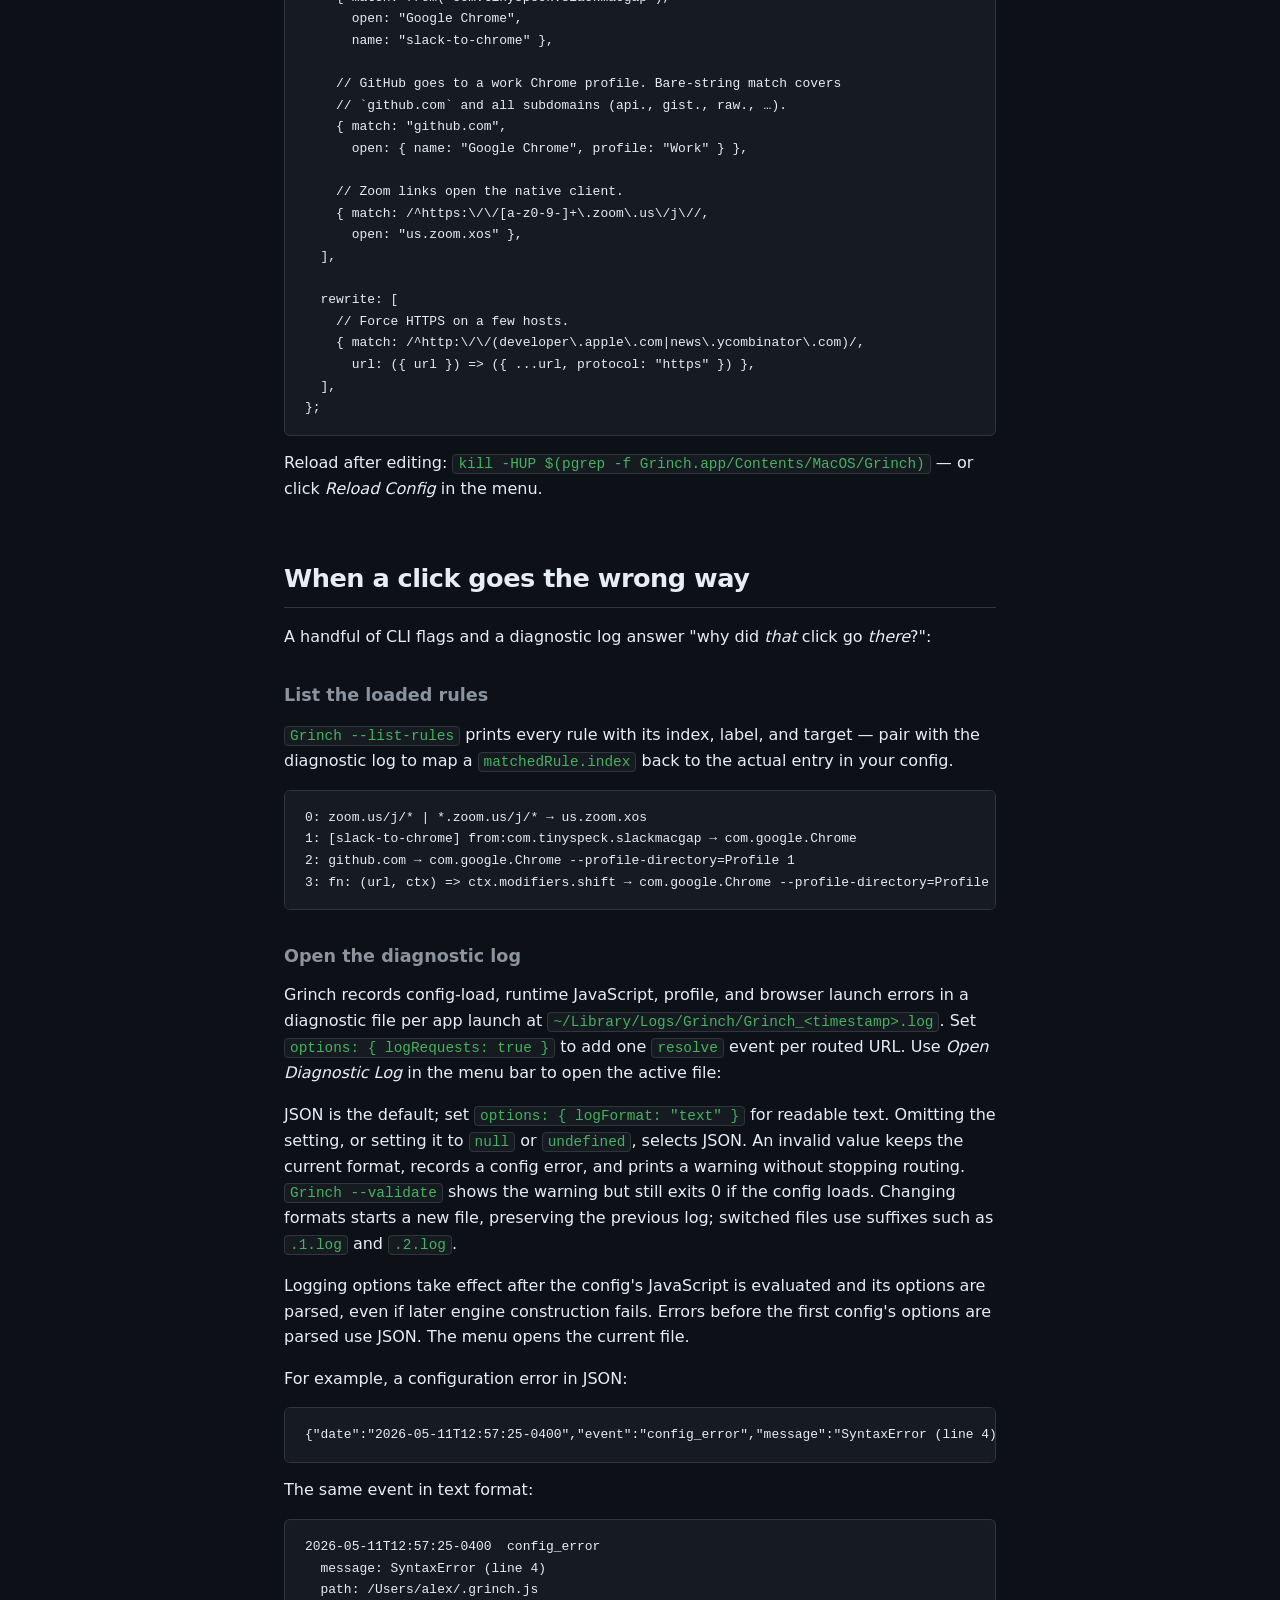
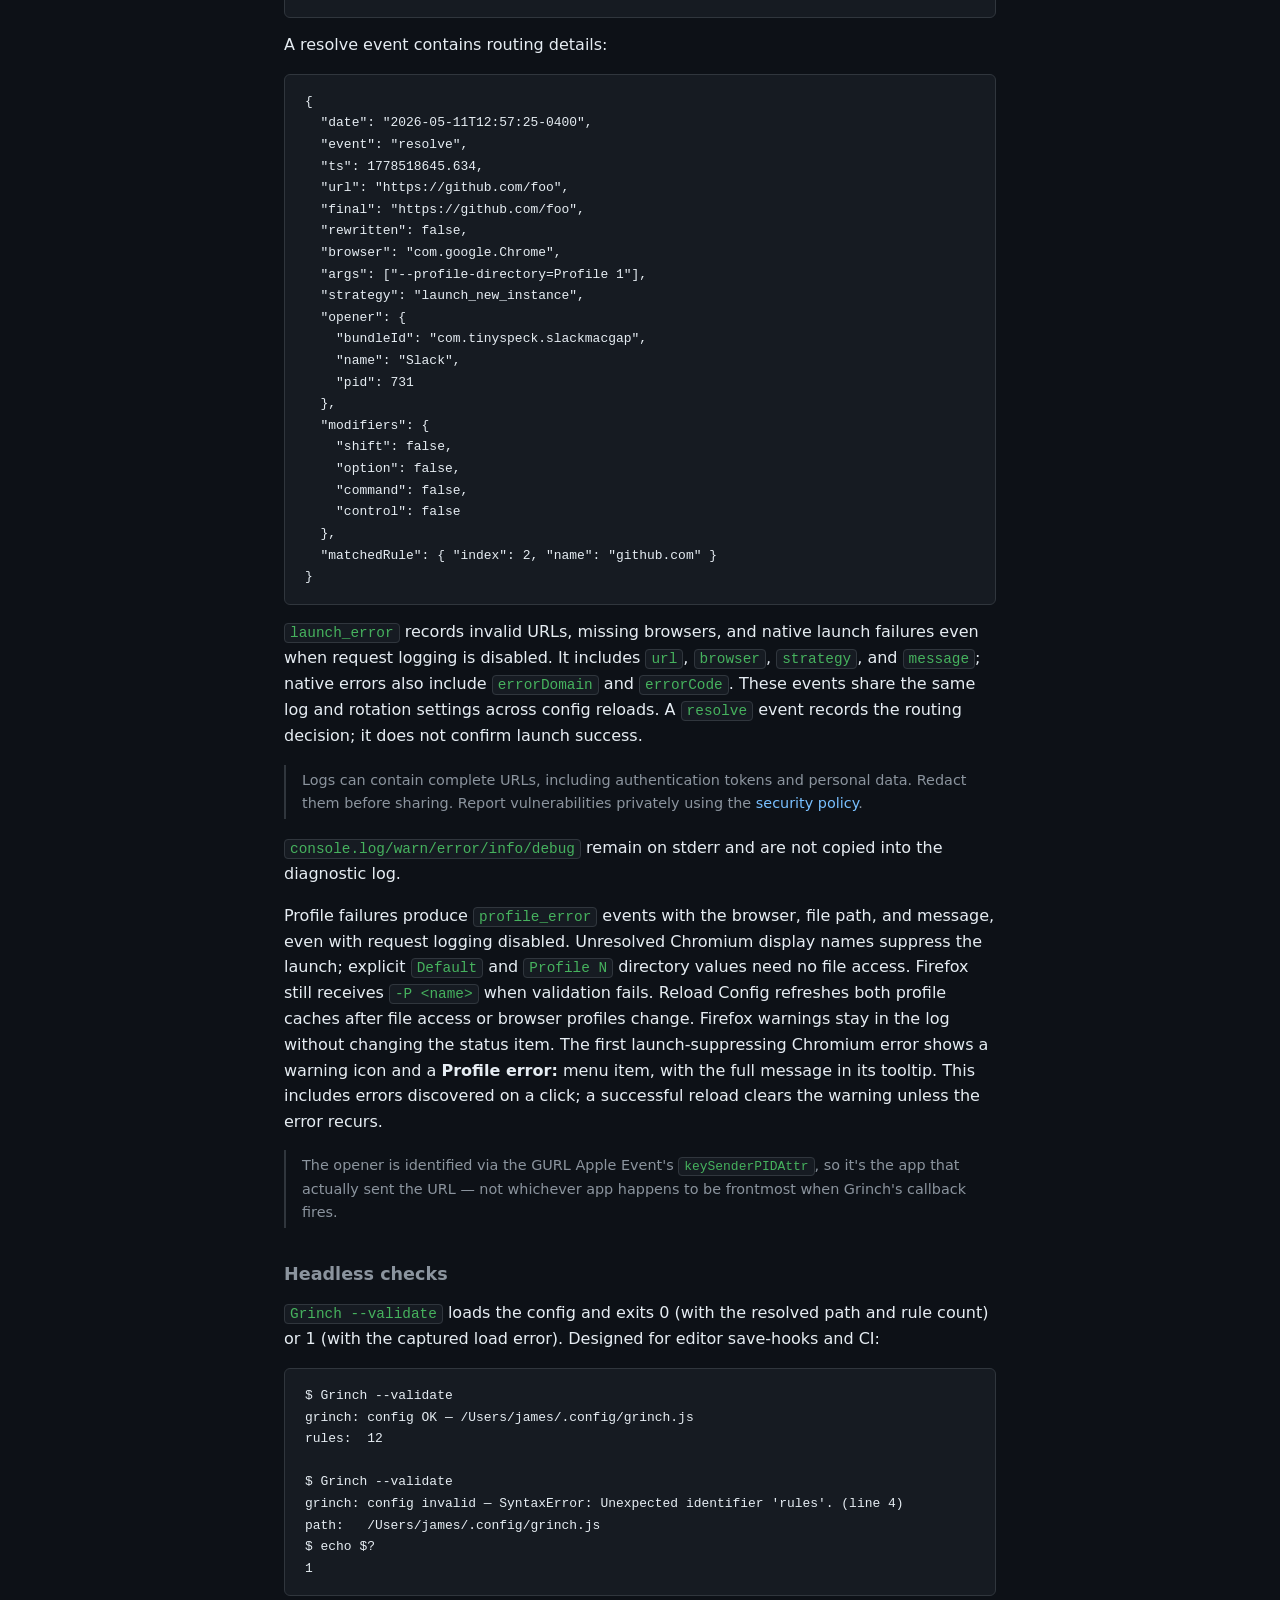
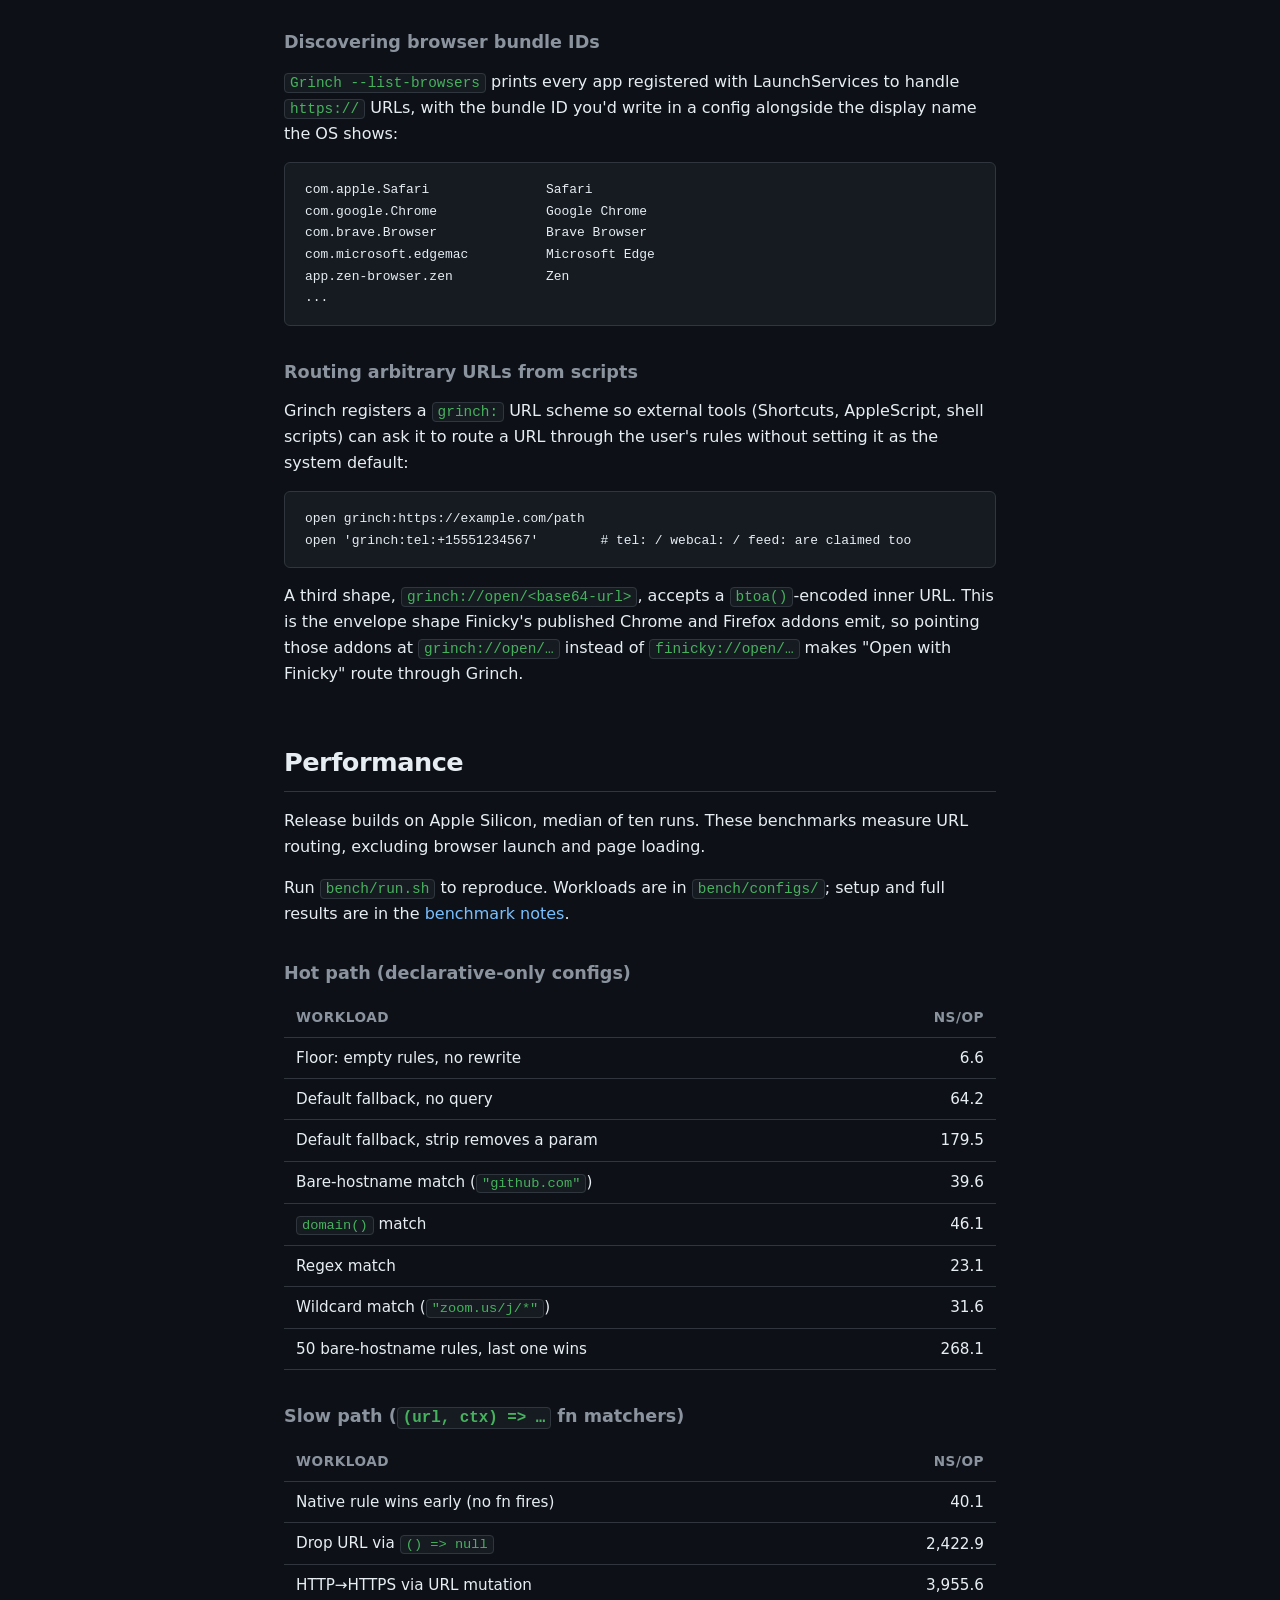
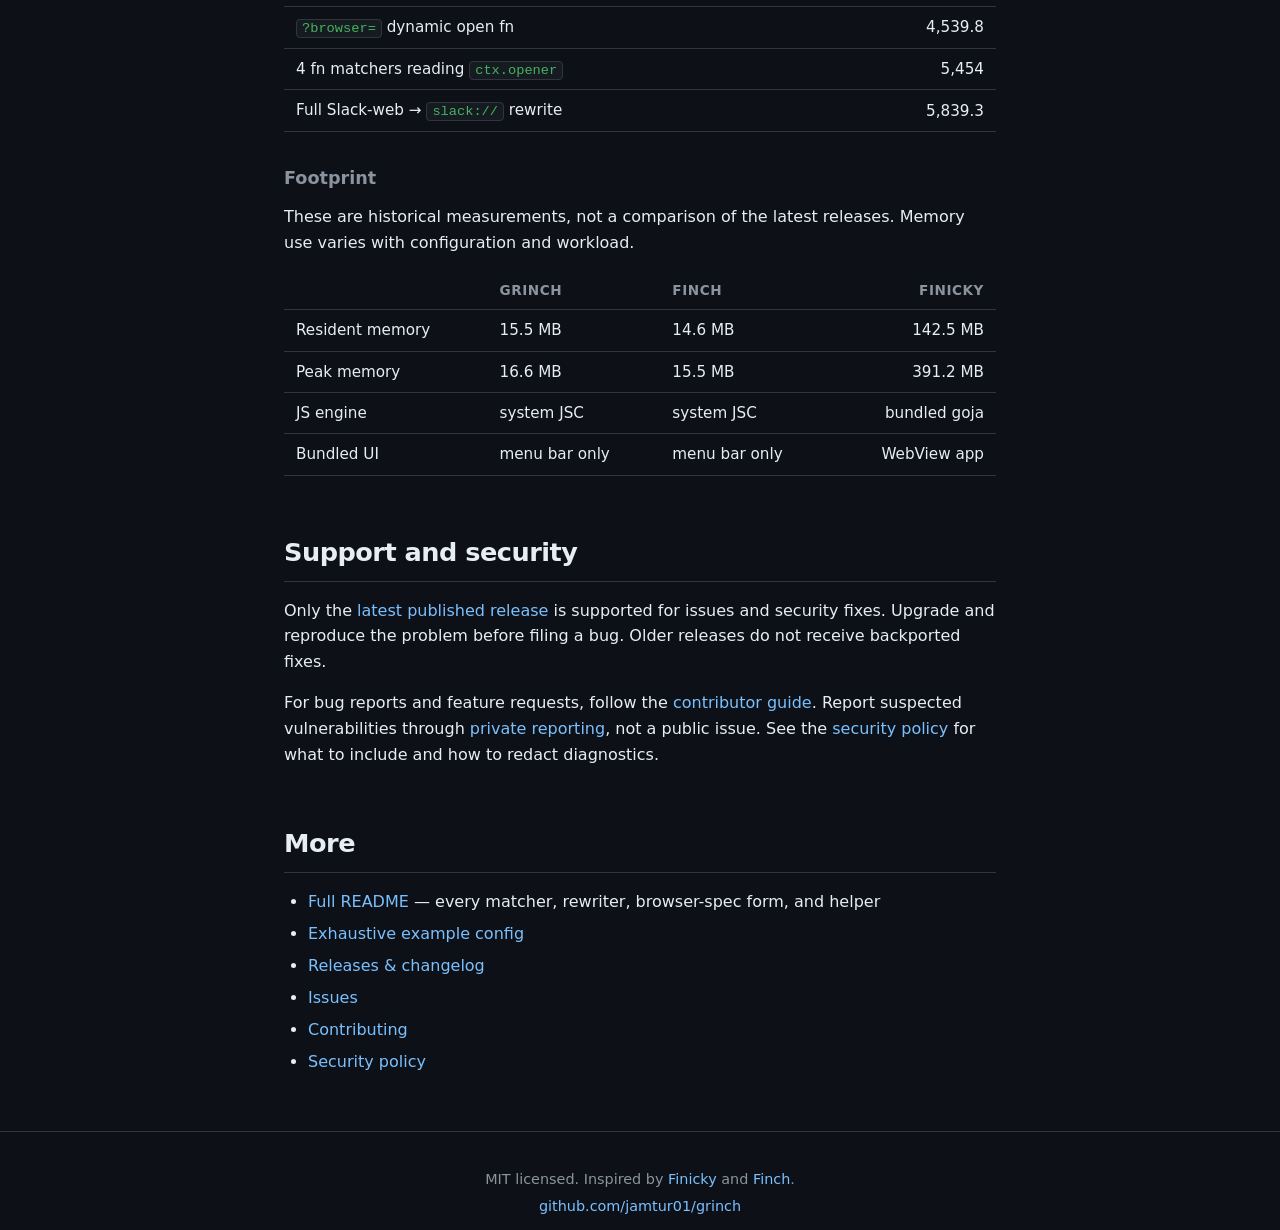
==== commit 9eb6e445: "Clarify diagnostic log configuration behavior" ====
--- a/docs/index.html
+++ b/docs/index.html
@@ -160,9 +160,16 @@
     <code>options: { logRequests: true }</code> to add one <code>resolve</code> event per
     routed URL. Use <em>Open Diagnostic Log</em> in the menu bar to open the active file:
   </p>
-  <p>JSON is the default; set <code>logFormat: "text"</code> in <code>options</code>
-    for readable text. Changing formats starts a new file, preserving the previous log.
-    Switched files use suffixes such as <code>.1.log</code> and <code>.2.log</code>.</p>
+  <p>JSON is the default; set <code>options: { logFormat: "text" }</code>
+    for readable text. Omitting the setting, or setting it to <code>null</code> or
+    <code>undefined</code>, selects JSON. An invalid value keeps the current format,
+    records a config error, and prints a warning without stopping routing.
+    <code>Grinch --validate</code> shows the warning but still exits 0 if the config
+    loads. Changing formats starts a new file, preserving the previous log;
+    switched files use suffixes such as <code>.1.log</code> and <code>.2.log</code>.</p>
+  <p>Logging options take effect after the config's JavaScript is evaluated and its
+    options are parsed, even if later engine construction fails. Errors before the
+    first config's options are parsed use JSON. The menu opens the current file.</p>
   <p>For example, a configuration error in JSON:</p>
 <pre><code>{"date":"2026-05-11T12:57:25-0400","event":"config_error","message":"SyntaxError (line 4)","path":"/Users/alex/.grinch.js","ts":1778518645.634}</code></pre>
   <p>The same event in text format:</p>
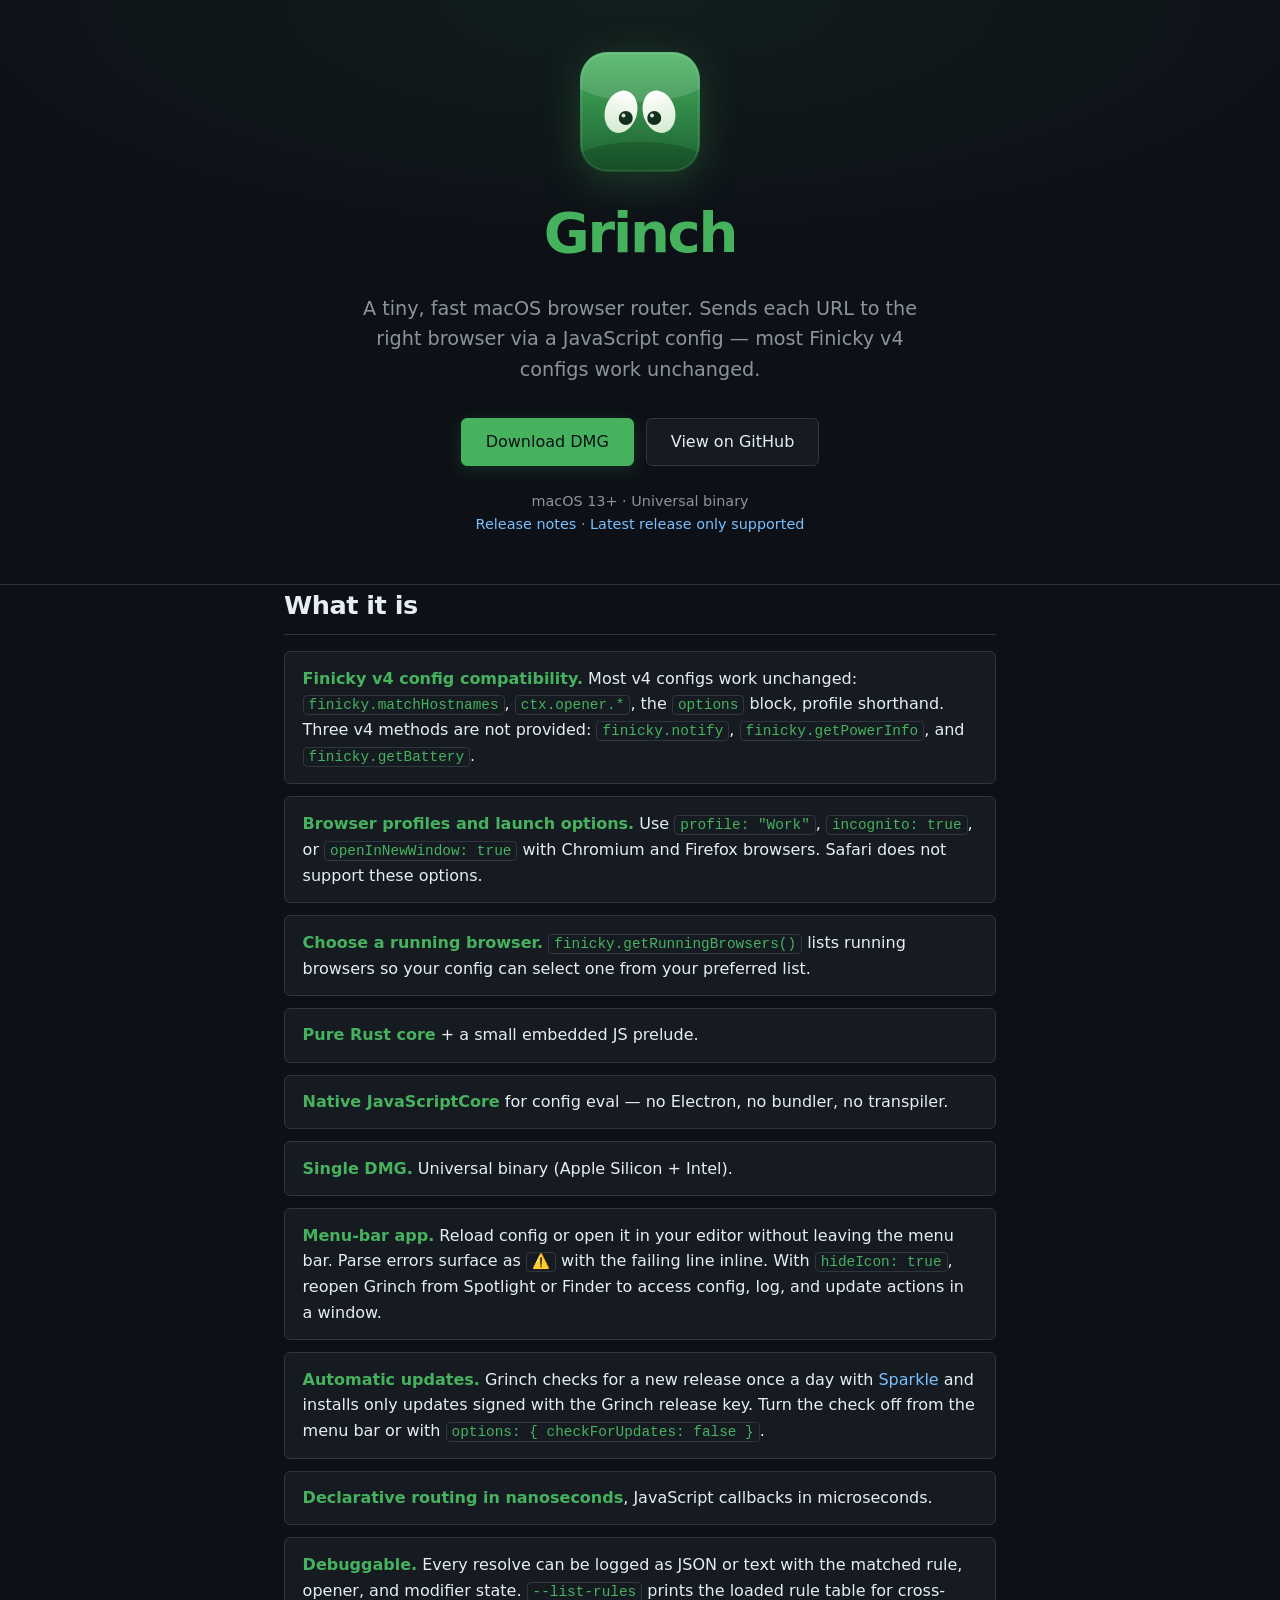
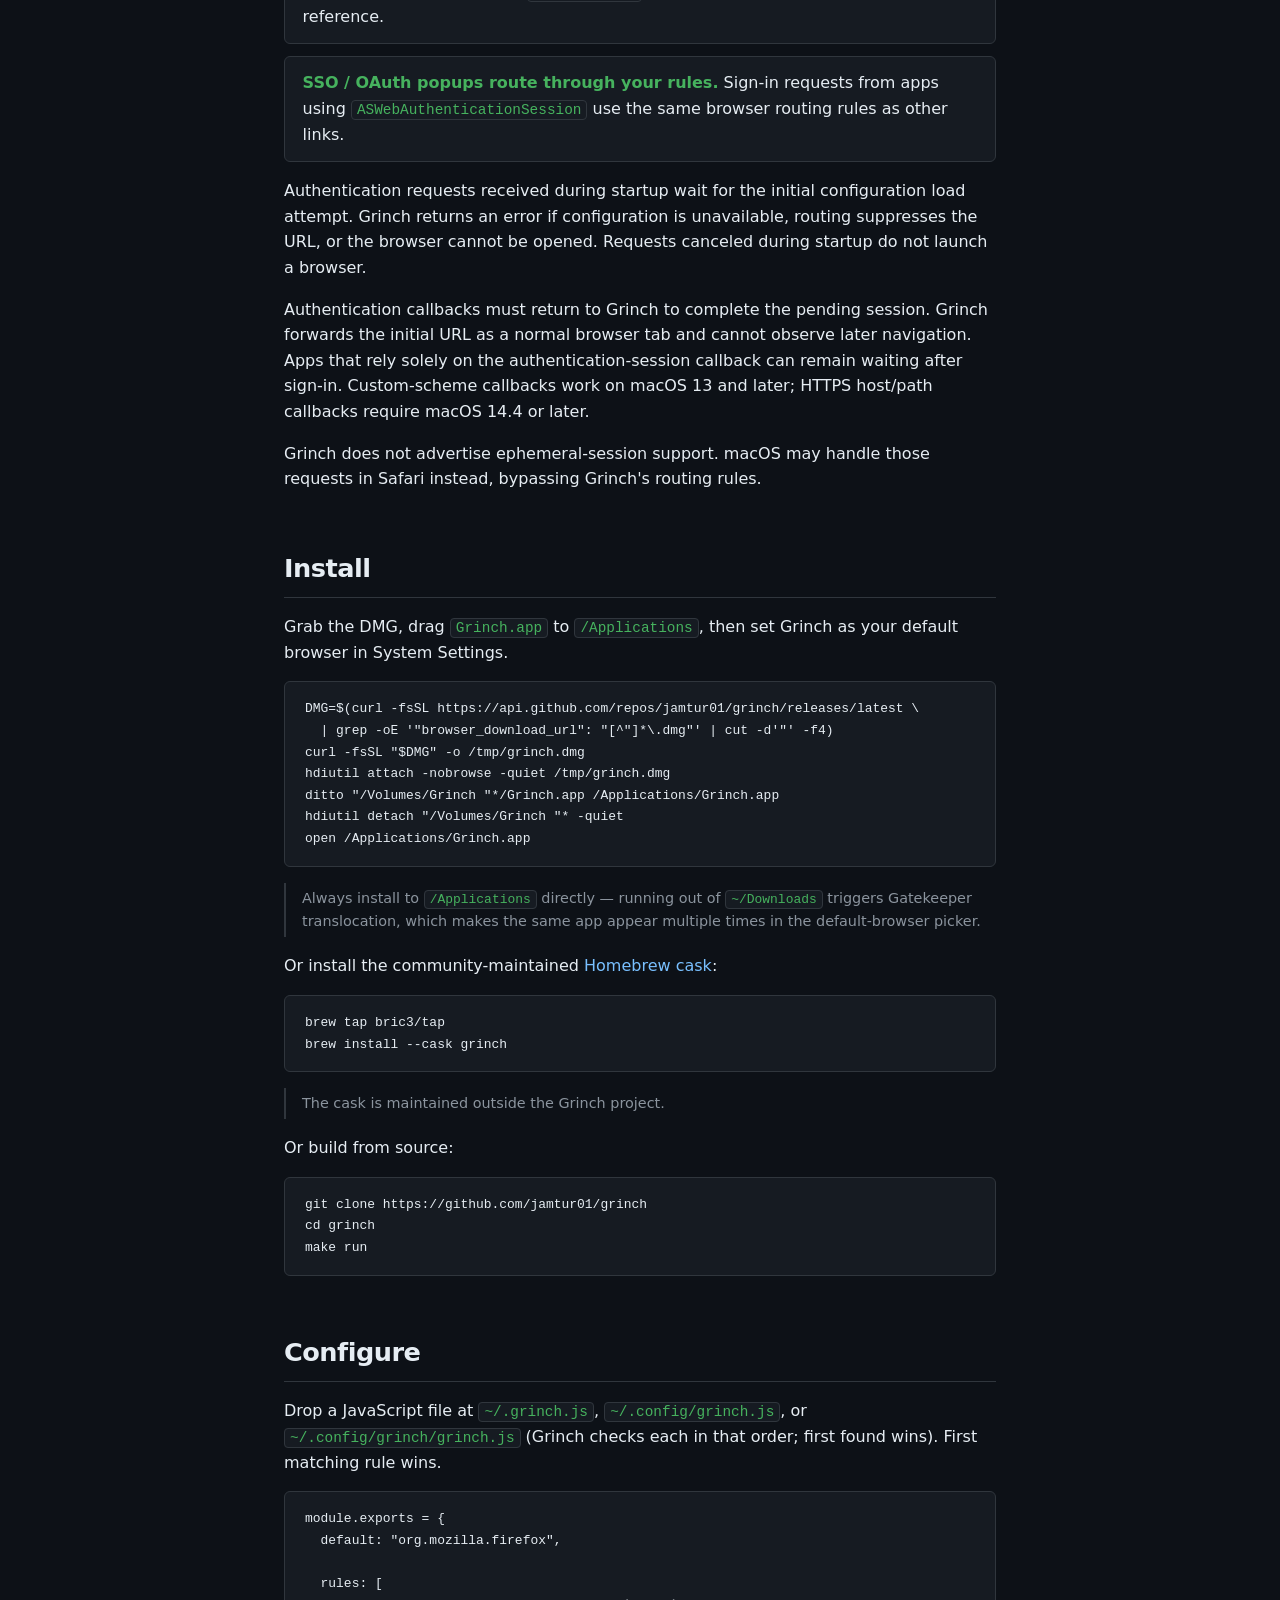
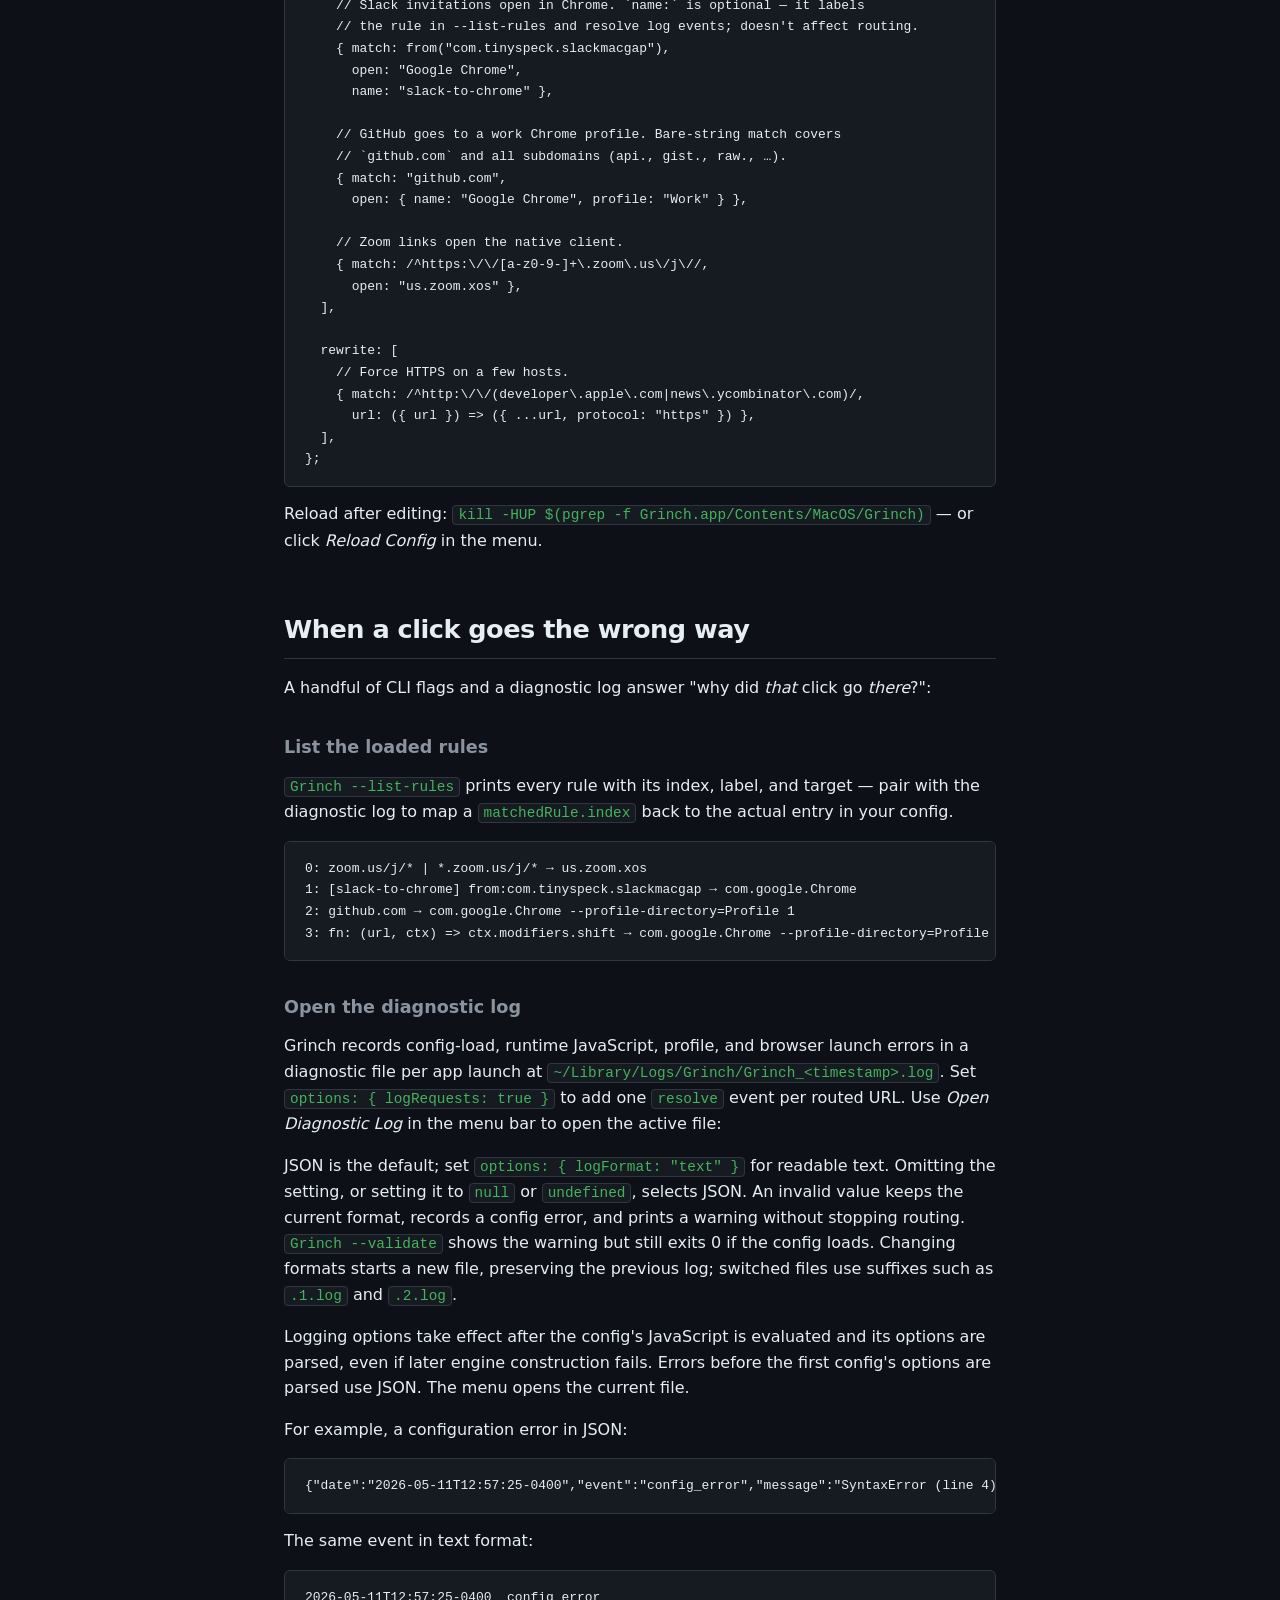
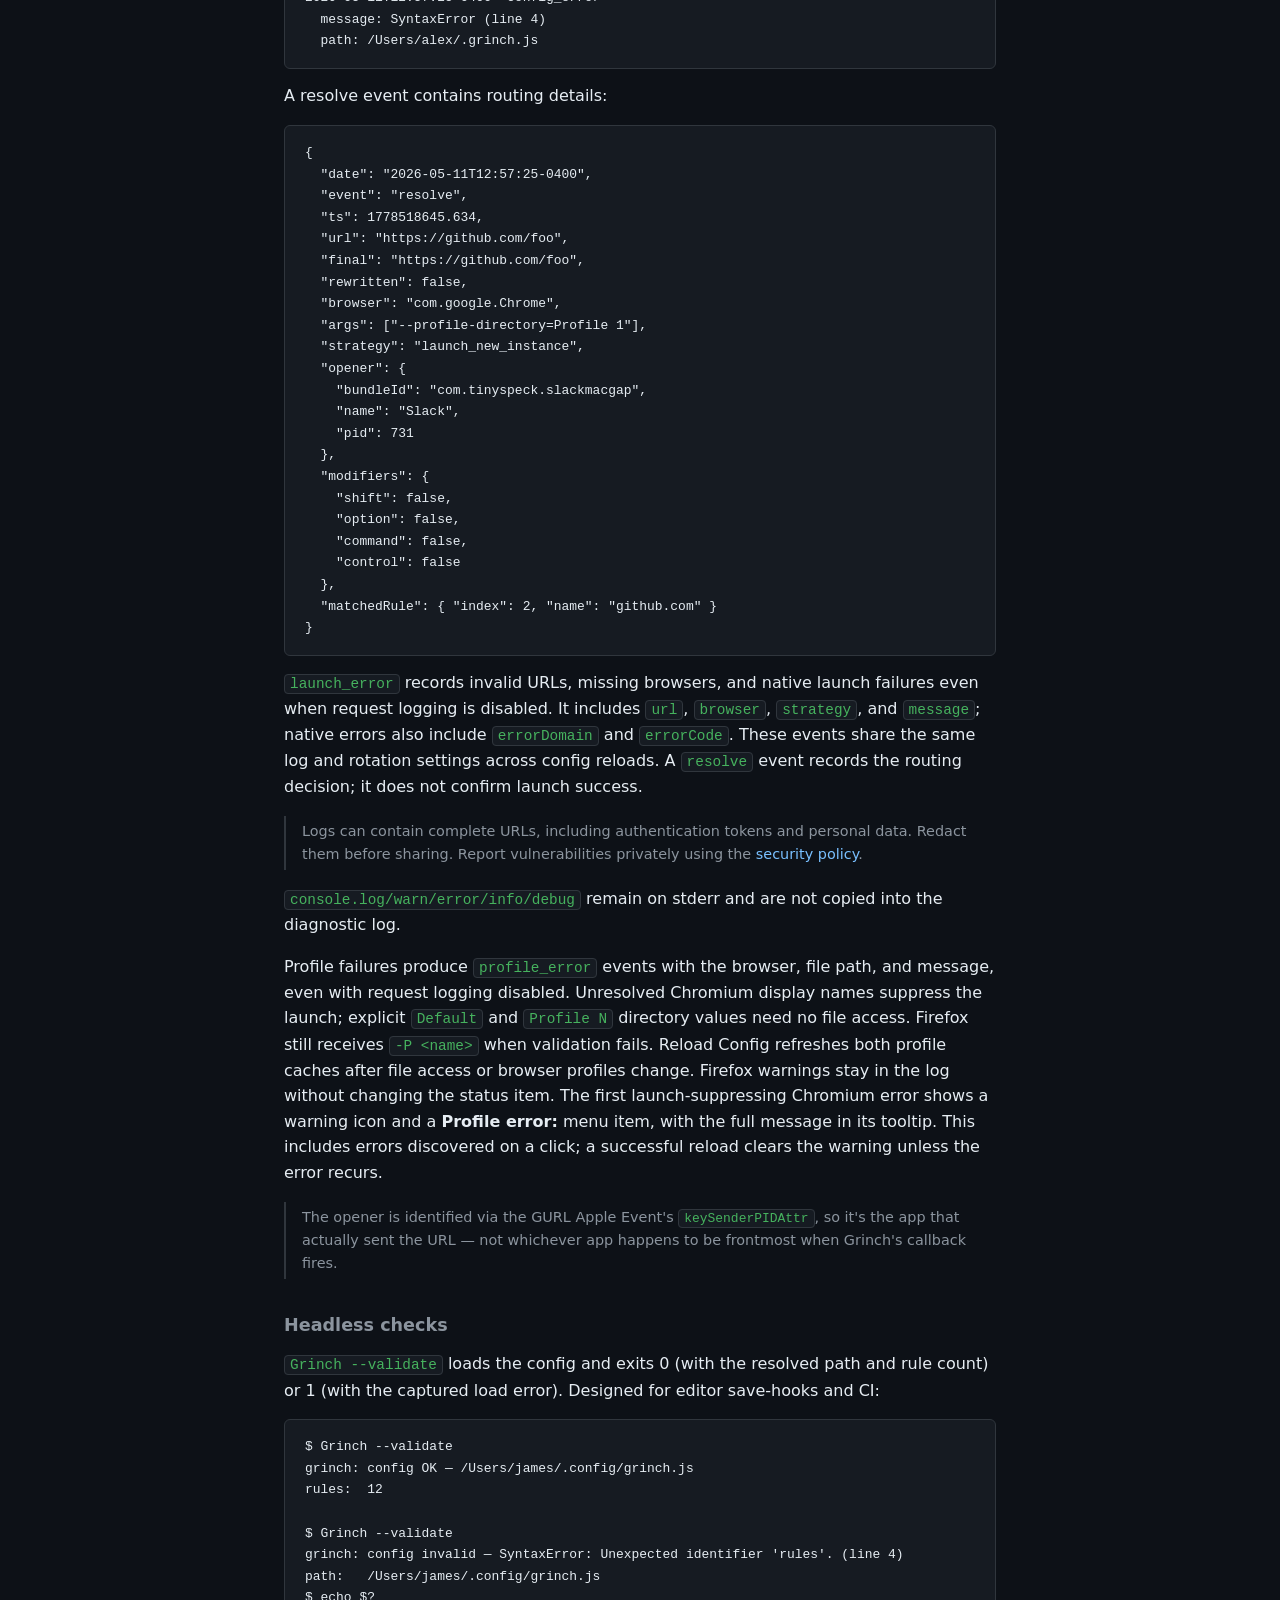
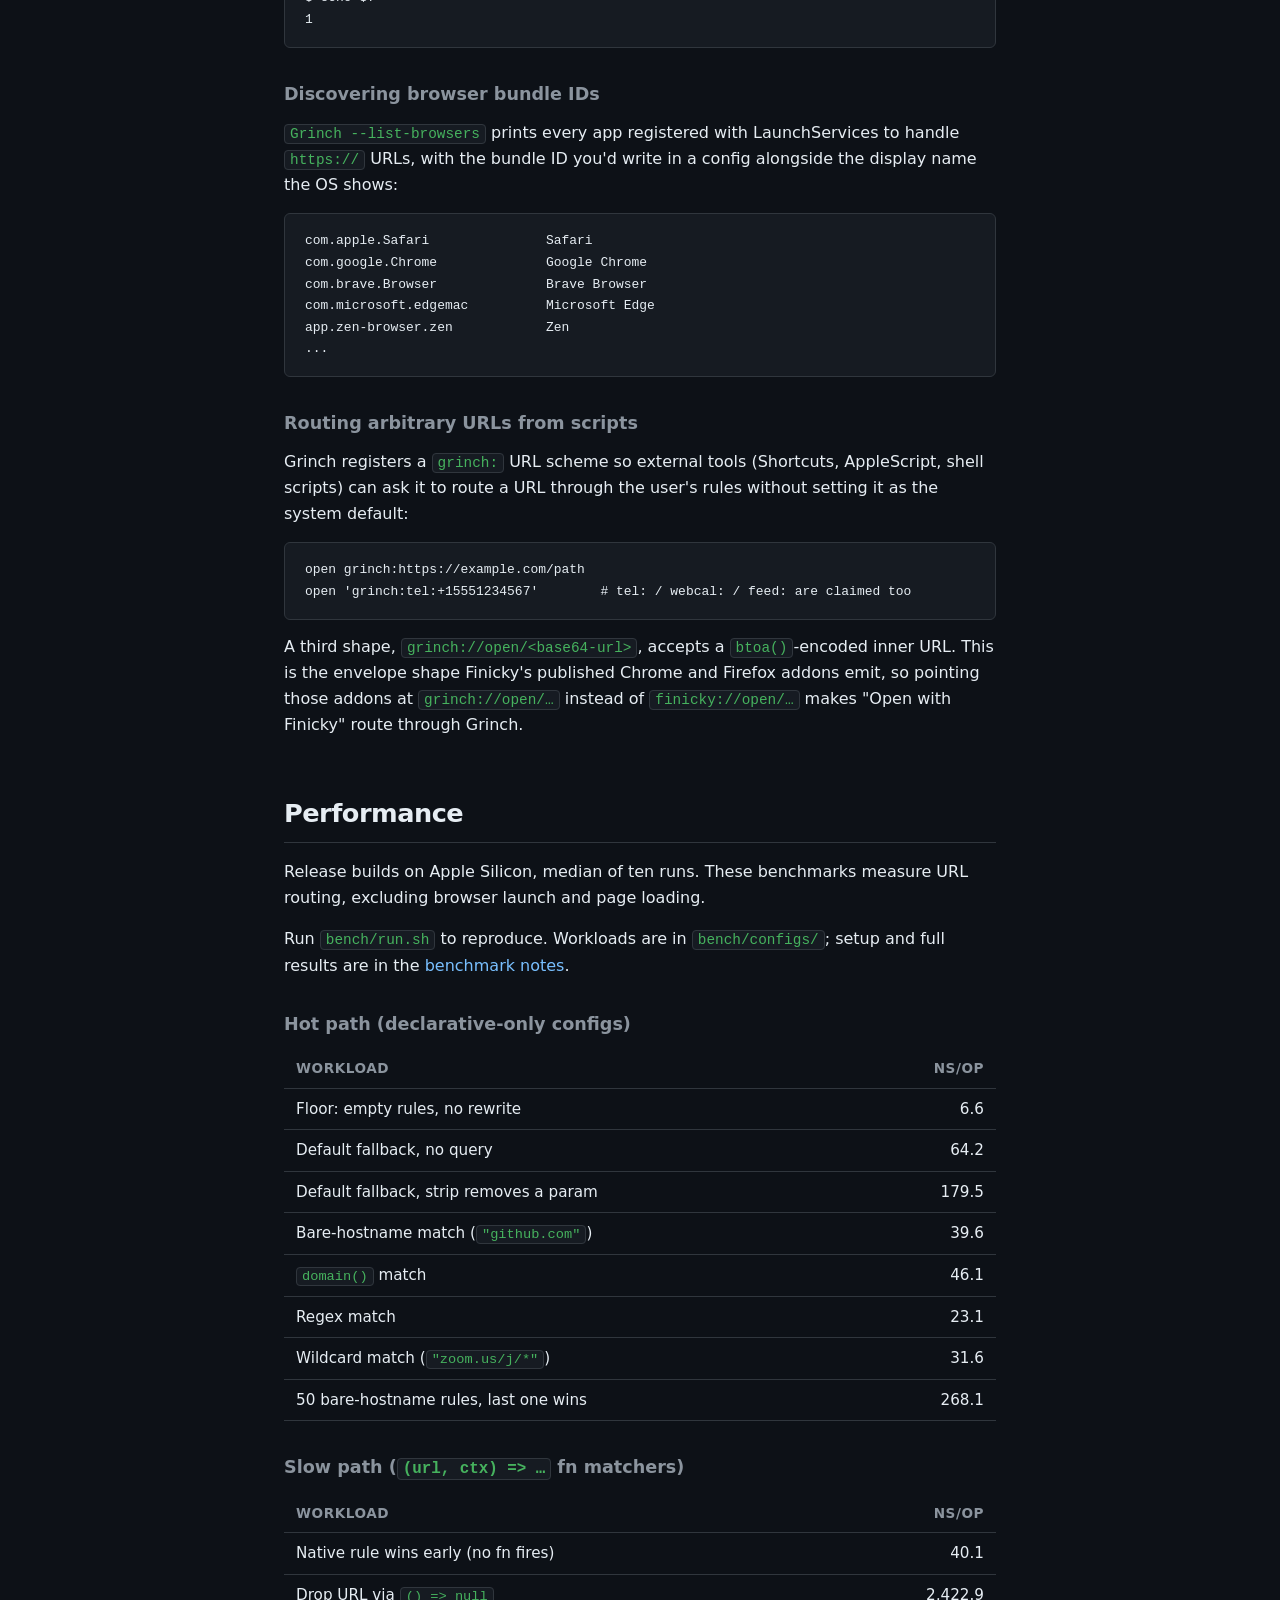
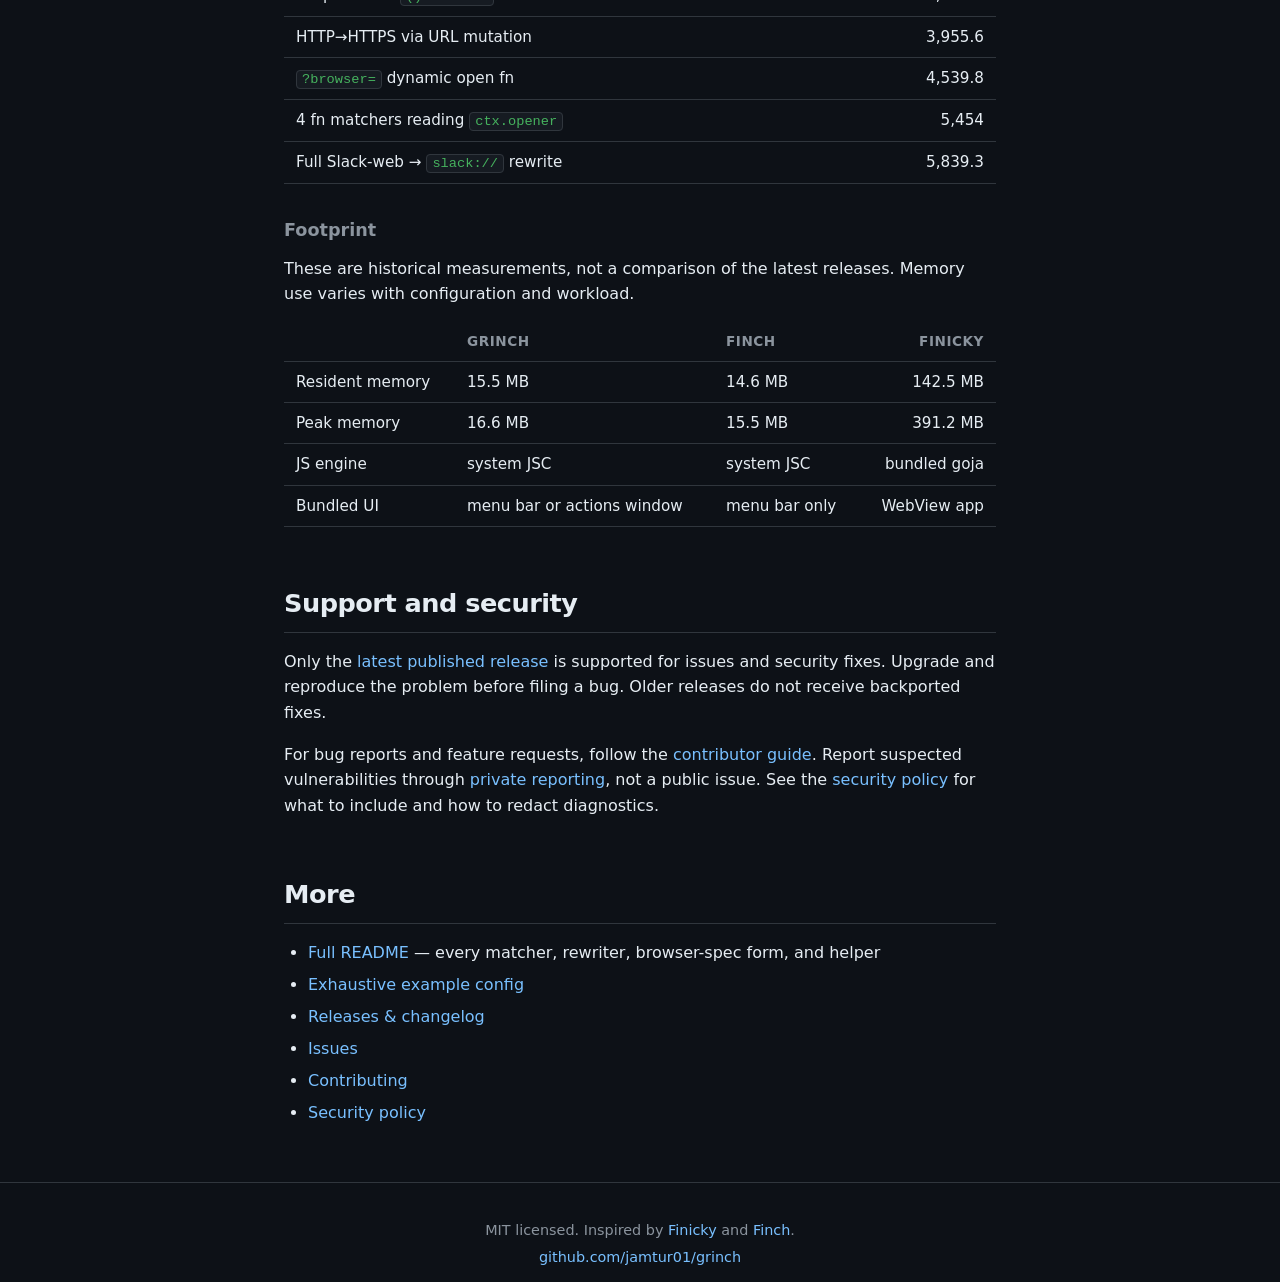
==== commit d11dea69: "Show actions when hidden Grinch is reopened" ====
--- a/docs/index.html
+++ b/docs/index.html
@@ -60,7 +60,7 @@
     <li><strong>Pure Rust core</strong> + a small embedded JS prelude.</li>
     <li><strong>Native JavaScriptCore</strong> for config eval — no Electron, no bundler, no transpiler.</li>
     <li><strong>Single DMG.</strong> Universal binary (Apple Silicon + Intel).</li>
-    <li><strong>Menu-bar app.</strong> Reload config or open it in your editor without leaving the menu bar. Parse errors surface as <code>⚠️</code> with the failing line inline.</li>
+    <li><strong>Menu-bar app.</strong> Reload config or open it in your editor without leaving the menu bar. Parse errors surface as <code>⚠️</code> with the failing line inline. With <code>hideIcon: true</code>, reopen Grinch from Spotlight or Finder to access config, log, and update actions in a window.</li>
     <li><strong>Automatic updates.</strong> Grinch checks for a new release once a day with
       <a href="https://sparkle-project.org">Sparkle</a> and installs only updates signed with the
       Grinch release key. Turn the check off from the menu bar or with
@@ -297,7 +297,7 @@
       <tr><td>Resident memory</td><td>15.5 MB</td><td>14.6 MB</td><td>142.5 MB</td></tr>
       <tr><td>Peak memory</td><td>16.6 MB</td><td>15.5 MB</td><td>391.2 MB</td></tr>
       <tr><td>JS engine</td><td>system JSC</td><td>system JSC</td><td>bundled goja</td></tr>
-      <tr><td>Bundled UI</td><td>menu bar only</td><td>menu bar only</td><td>WebView app</td></tr>
+      <tr><td>Bundled UI</td><td>menu bar or actions window</td><td>menu bar only</td><td>WebView app</td></tr>
     </tbody>
   </table>
 </section>
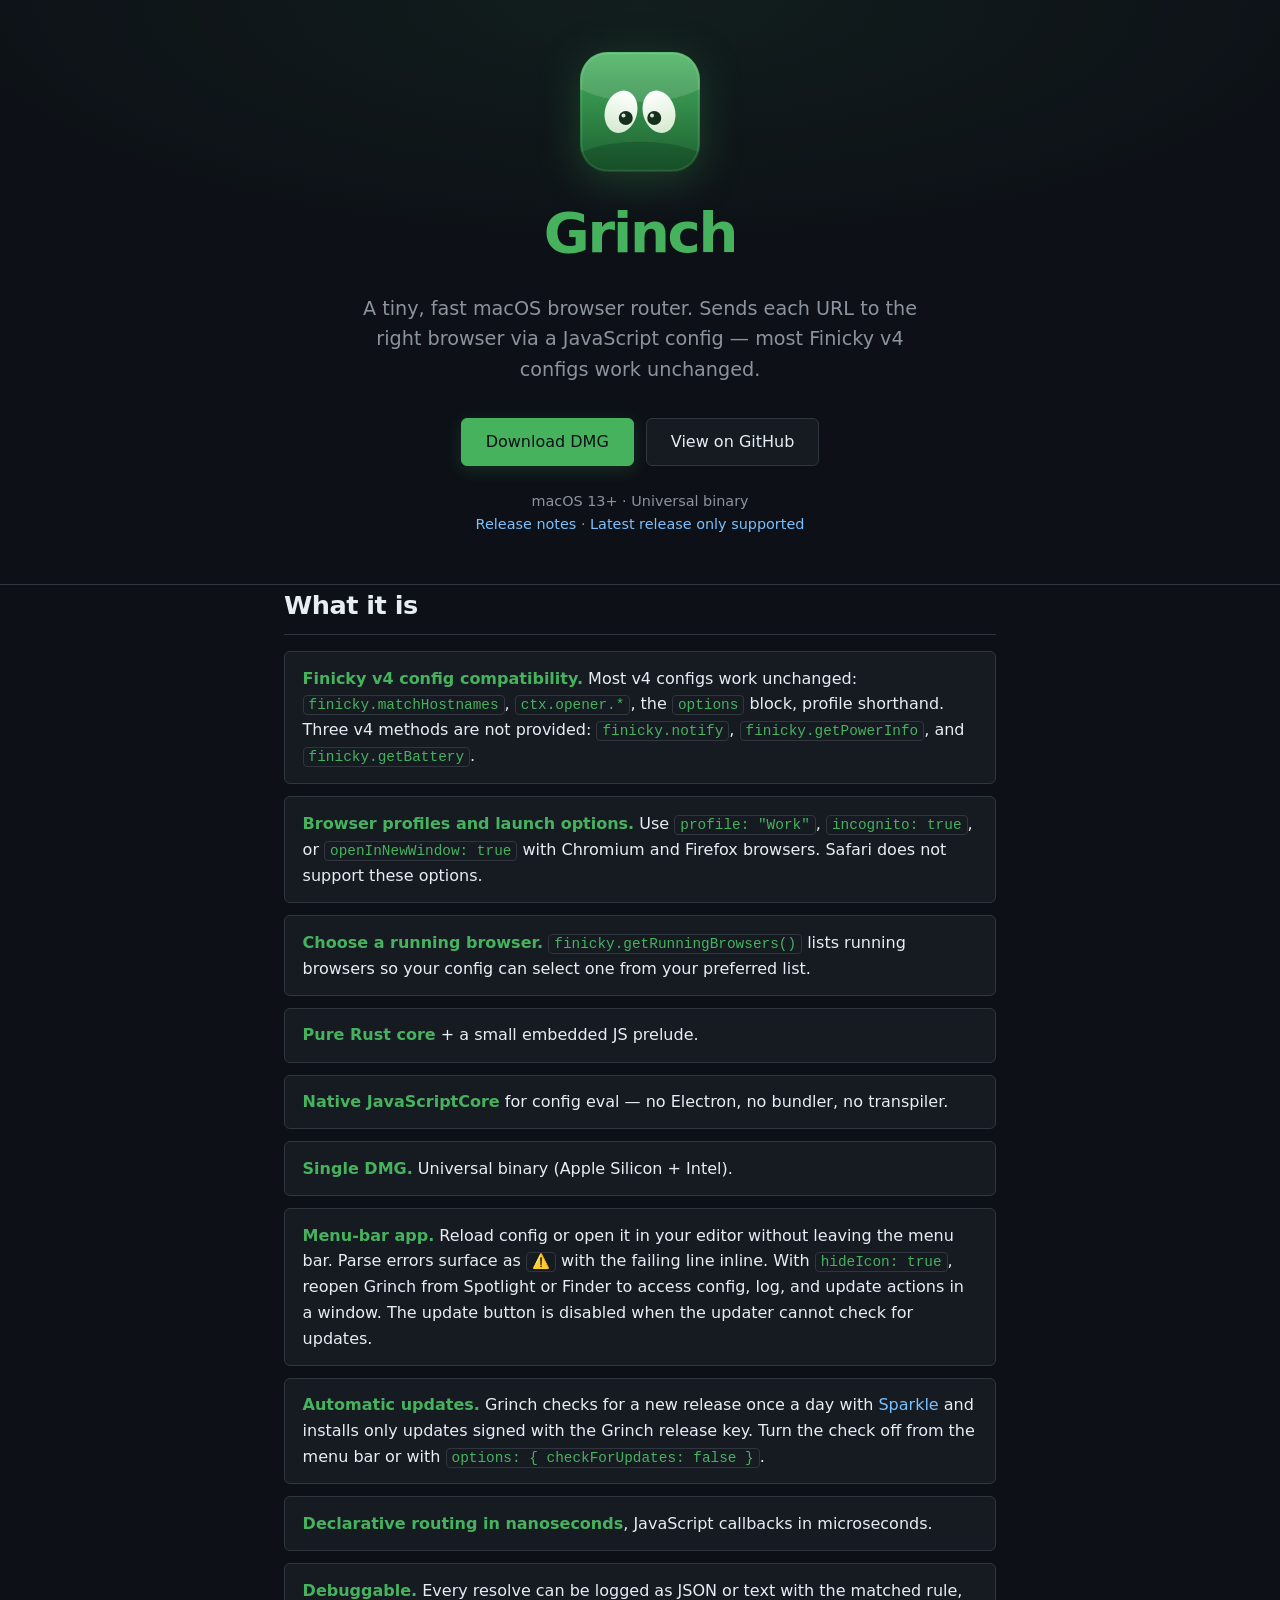
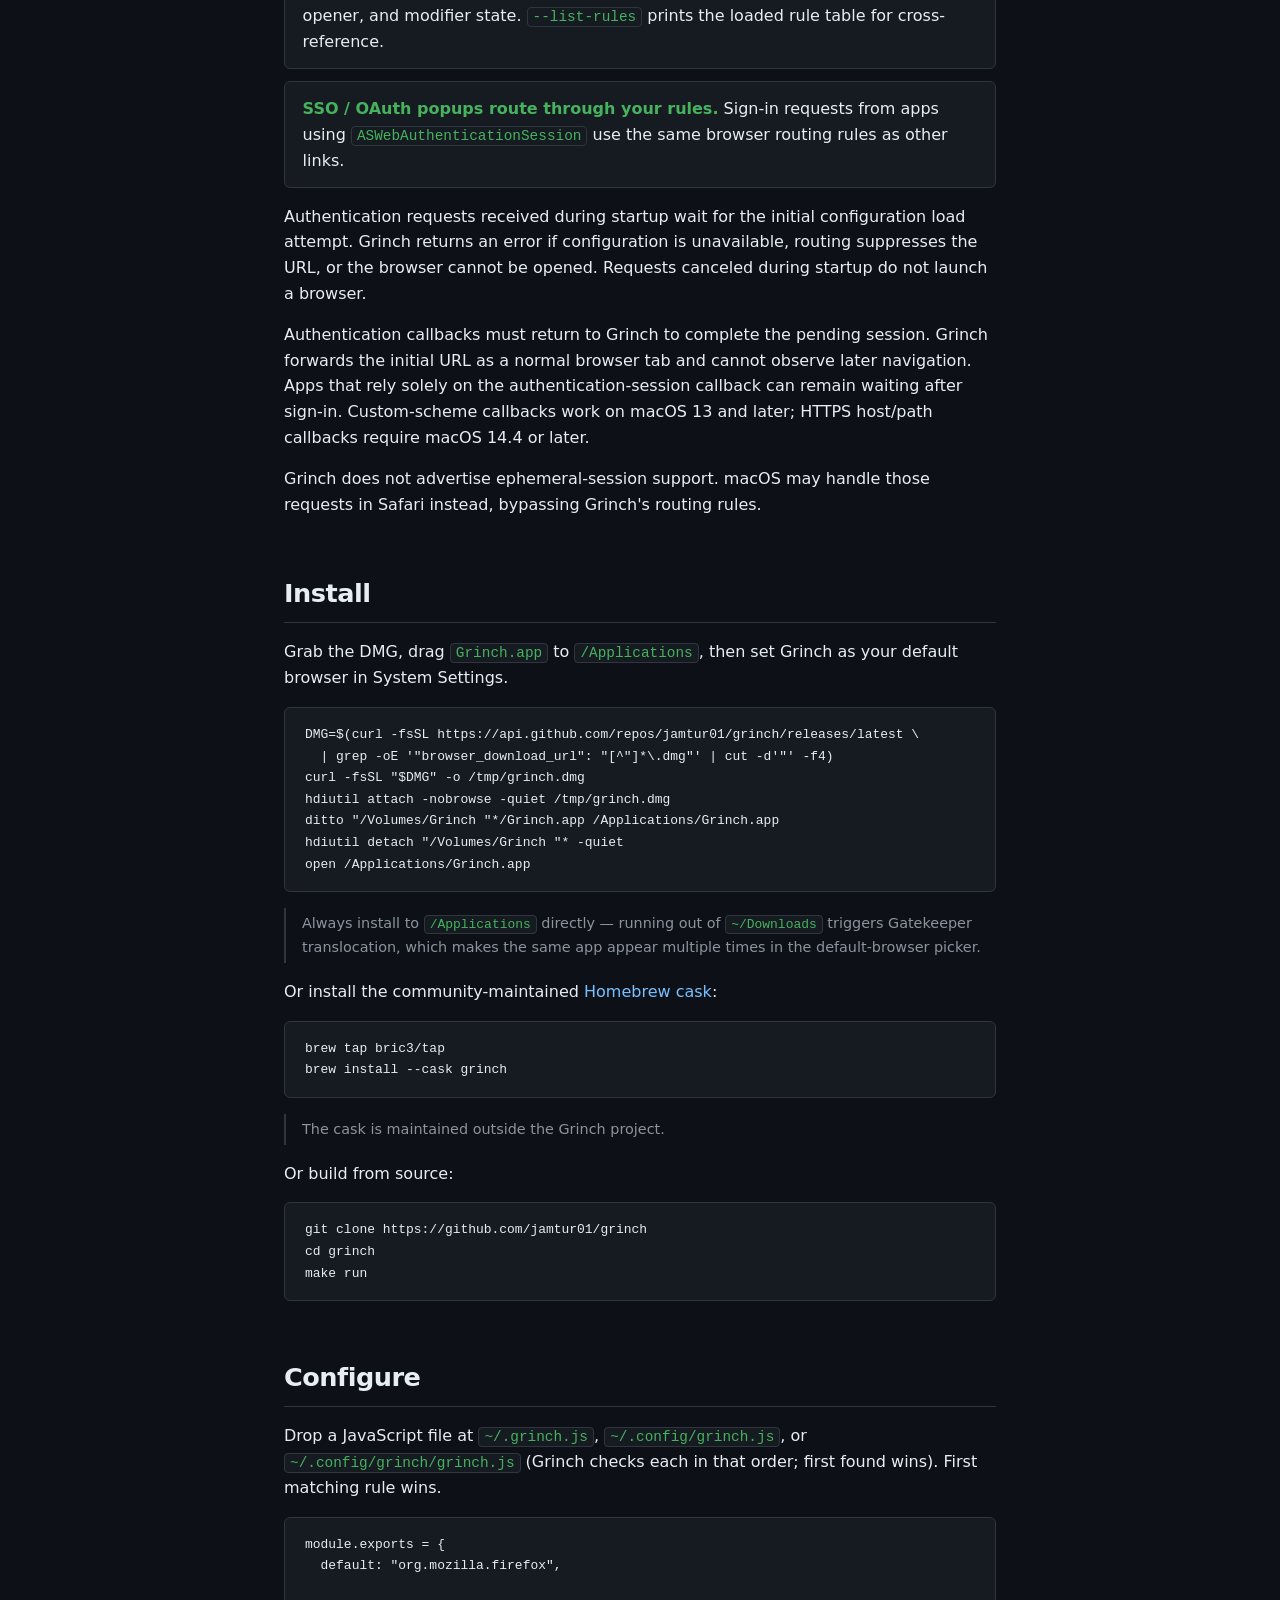
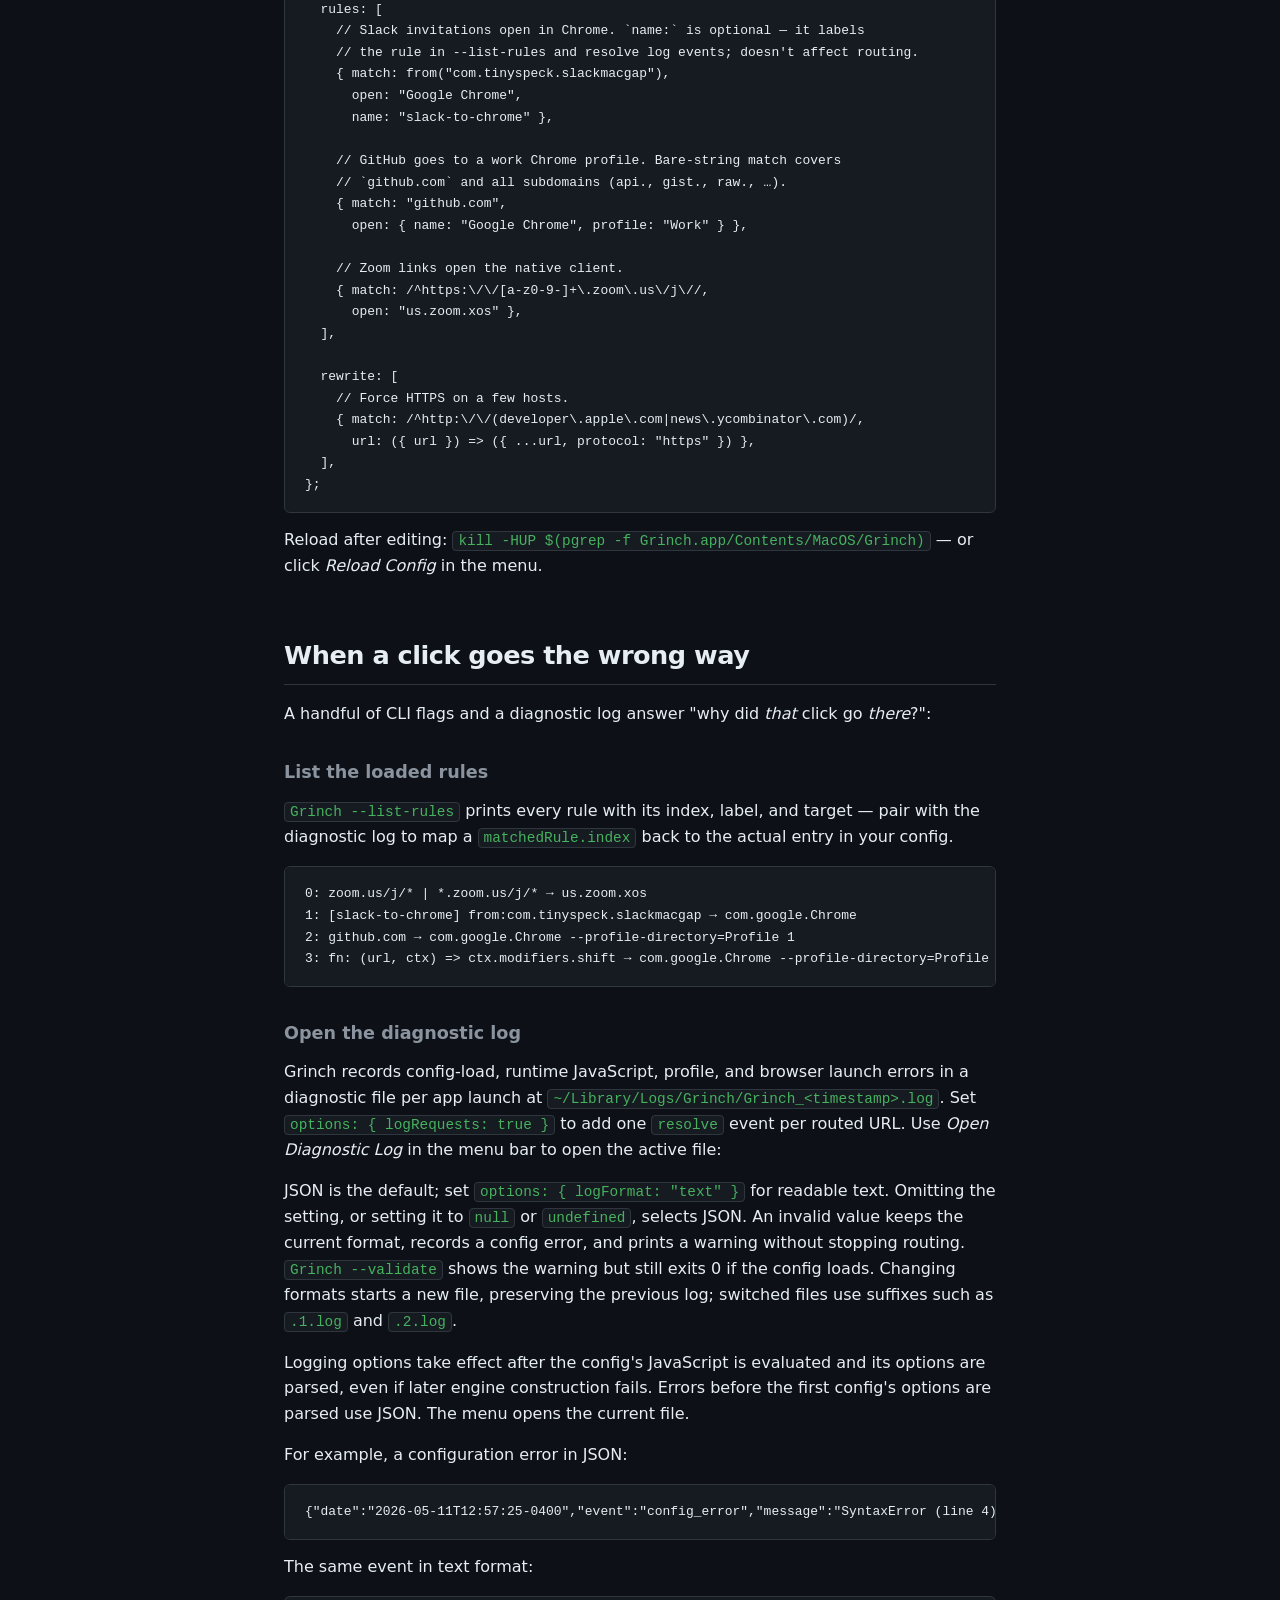
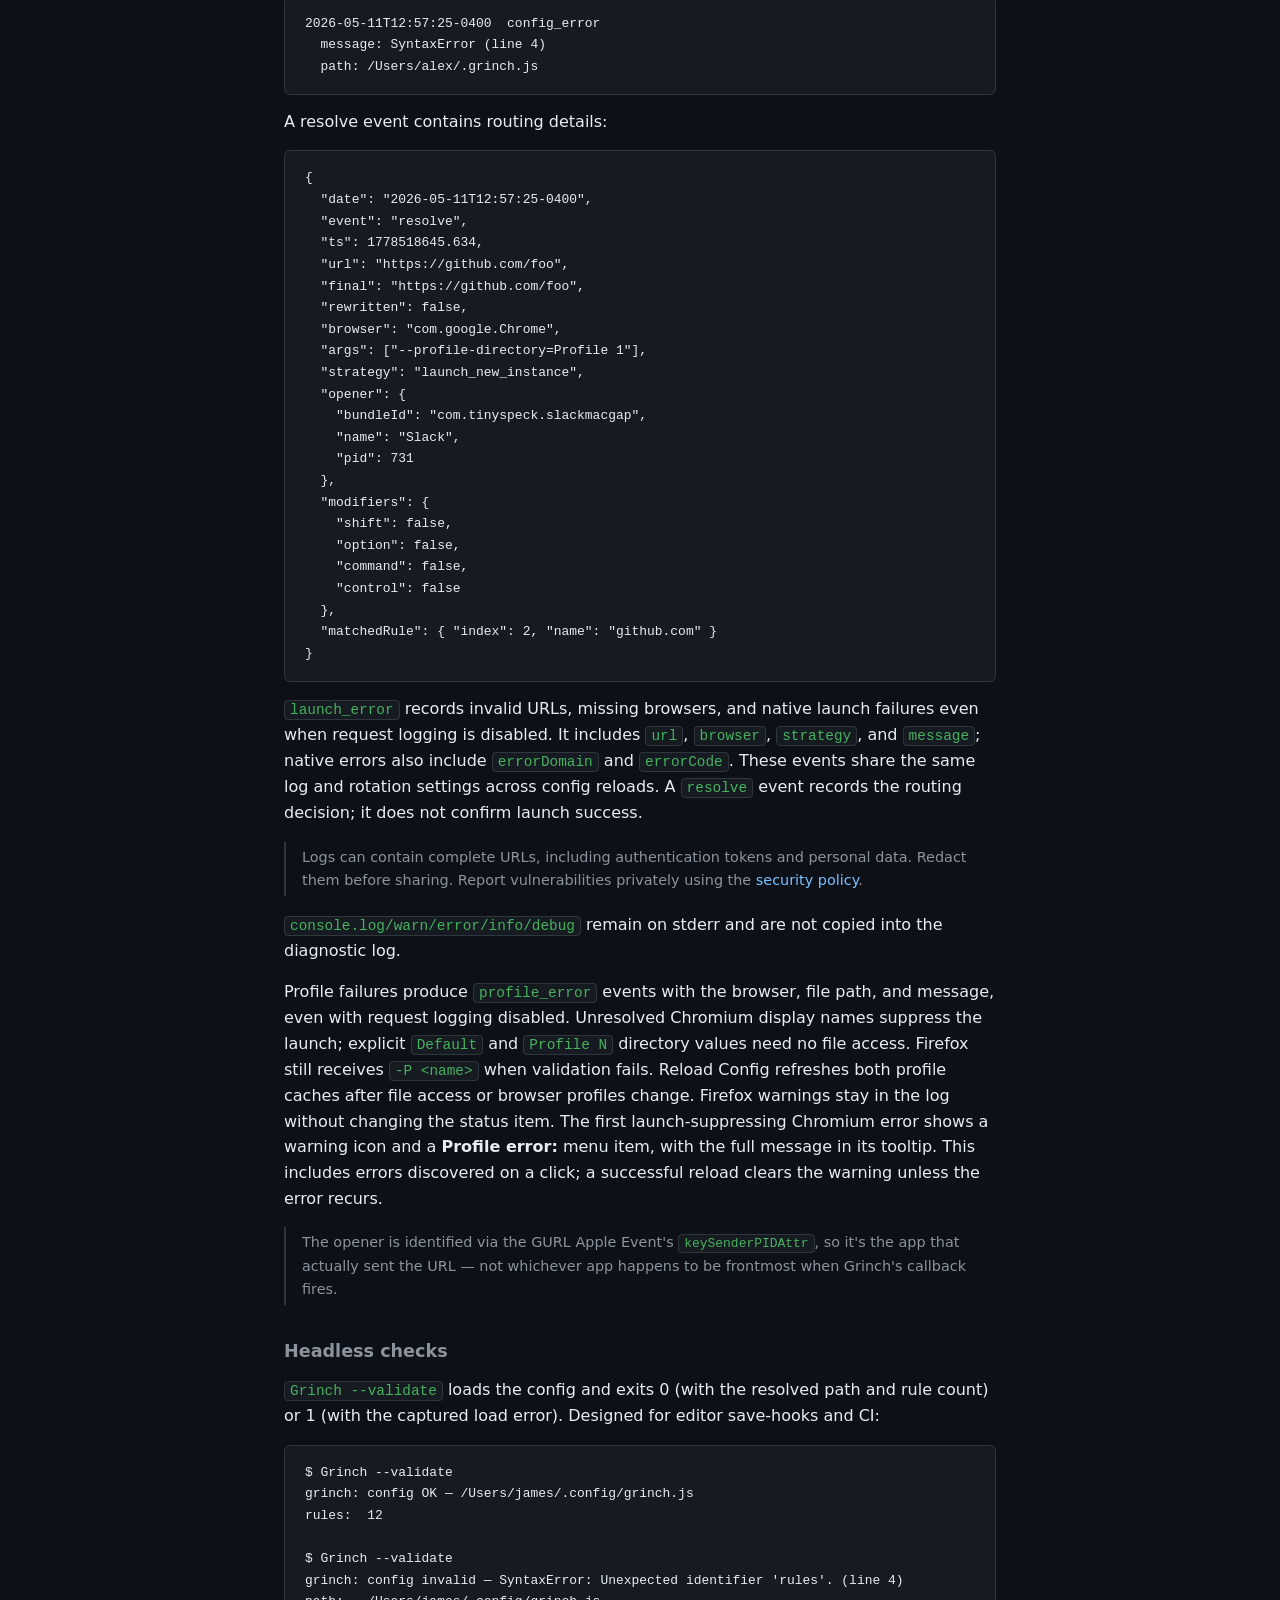
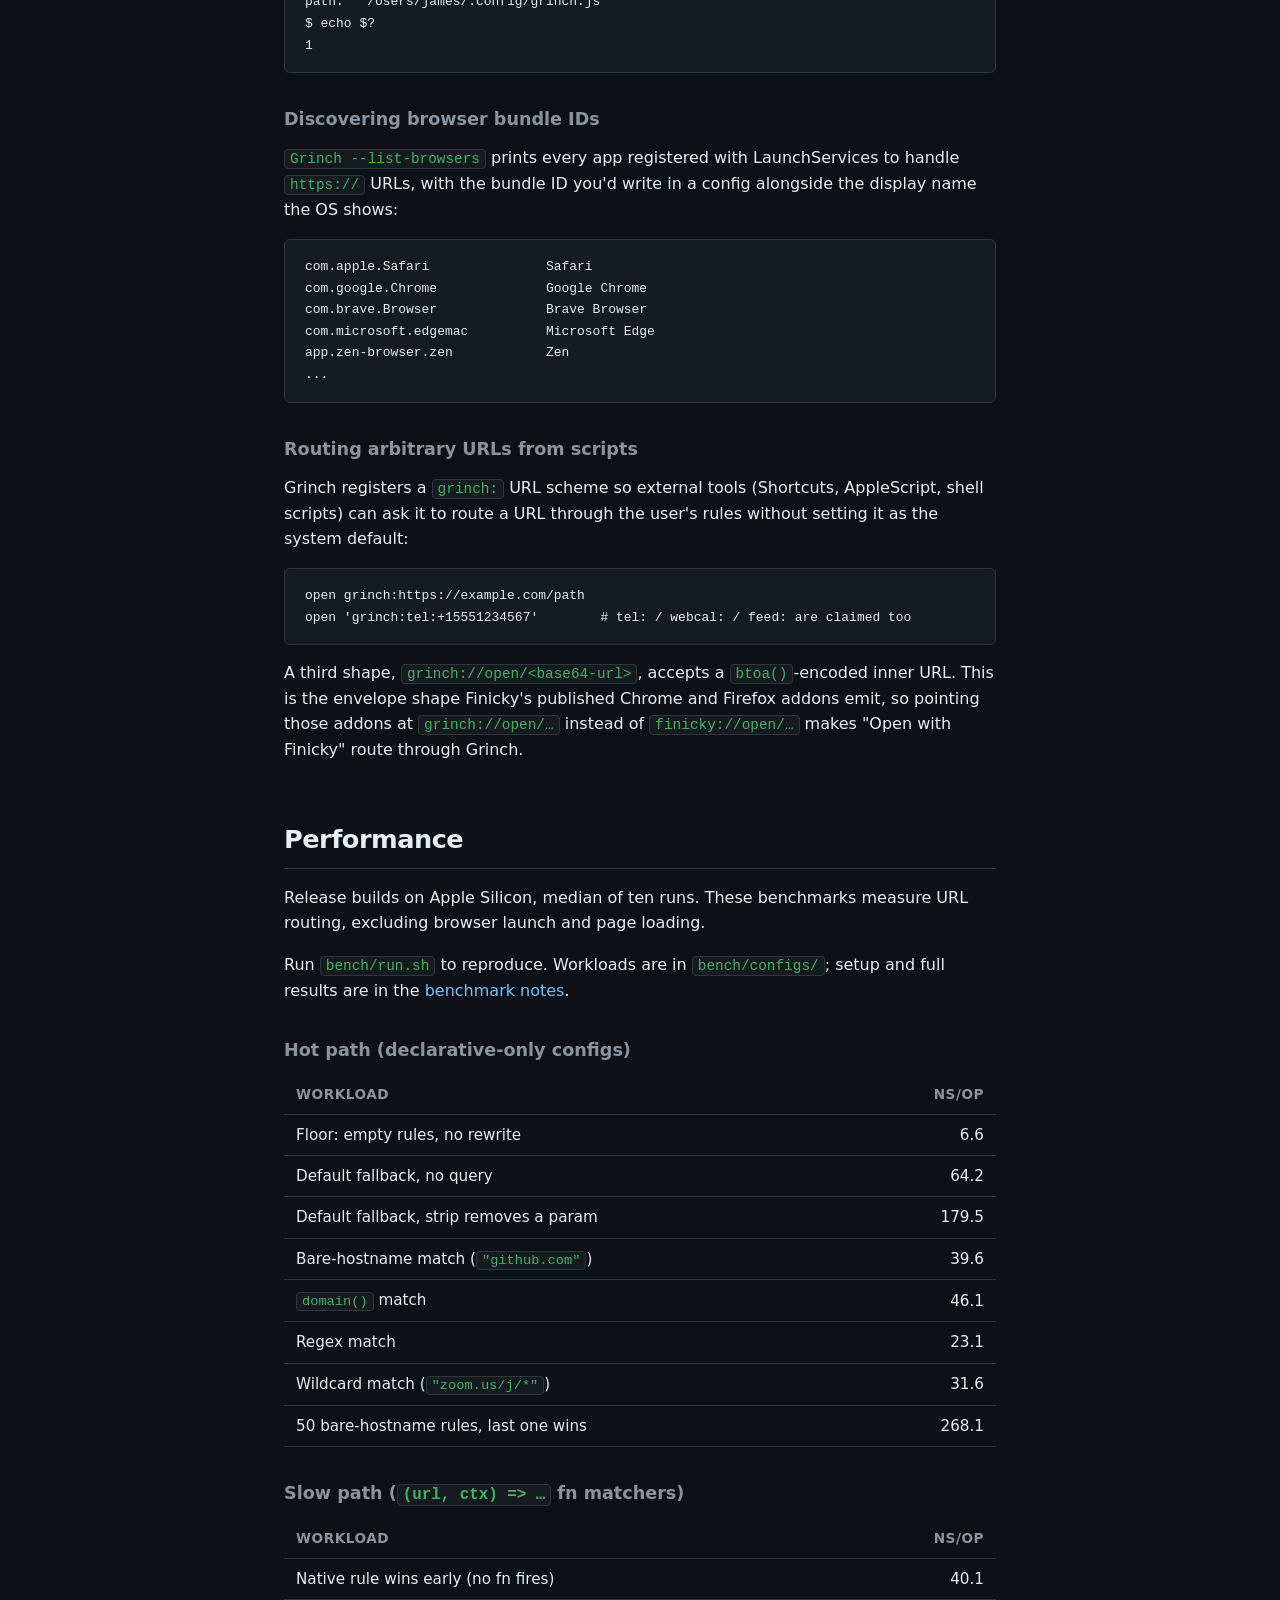
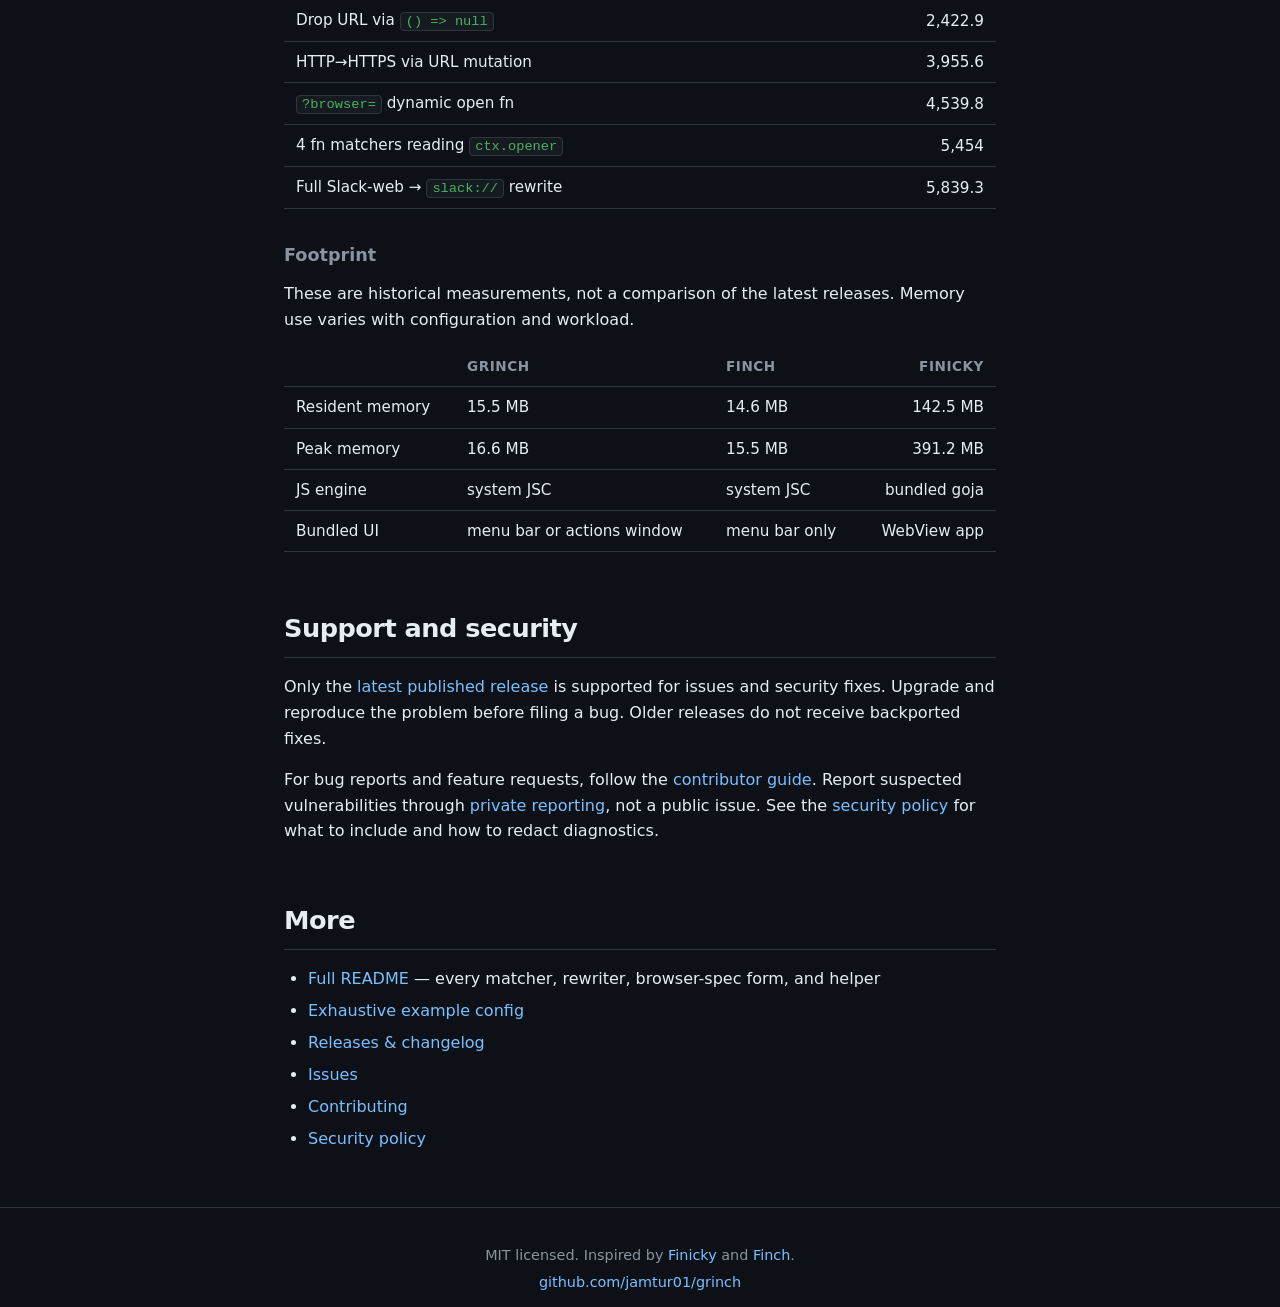
==== commit e5fd8339: "Fix update button availability and test reopen delivery" ====
--- a/docs/index.html
+++ b/docs/index.html
@@ -60,7 +60,7 @@
     <li><strong>Pure Rust core</strong> + a small embedded JS prelude.</li>
     <li><strong>Native JavaScriptCore</strong> for config eval — no Electron, no bundler, no transpiler.</li>
     <li><strong>Single DMG.</strong> Universal binary (Apple Silicon + Intel).</li>
-    <li><strong>Menu-bar app.</strong> Reload config or open it in your editor without leaving the menu bar. Parse errors surface as <code>⚠️</code> with the failing line inline. With <code>hideIcon: true</code>, reopen Grinch from Spotlight or Finder to access config, log, and update actions in a window.</li>
+    <li><strong>Menu-bar app.</strong> Reload config or open it in your editor without leaving the menu bar. Parse errors surface as <code>⚠️</code> with the failing line inline. With <code>hideIcon: true</code>, reopen Grinch from Spotlight or Finder to access config, log, and update actions in a window. The update button is disabled when the updater cannot check for updates.</li>
     <li><strong>Automatic updates.</strong> Grinch checks for a new release once a day with
       <a href="https://sparkle-project.org">Sparkle</a> and installs only updates signed with the
       Grinch release key. Turn the check off from the menu bar or with
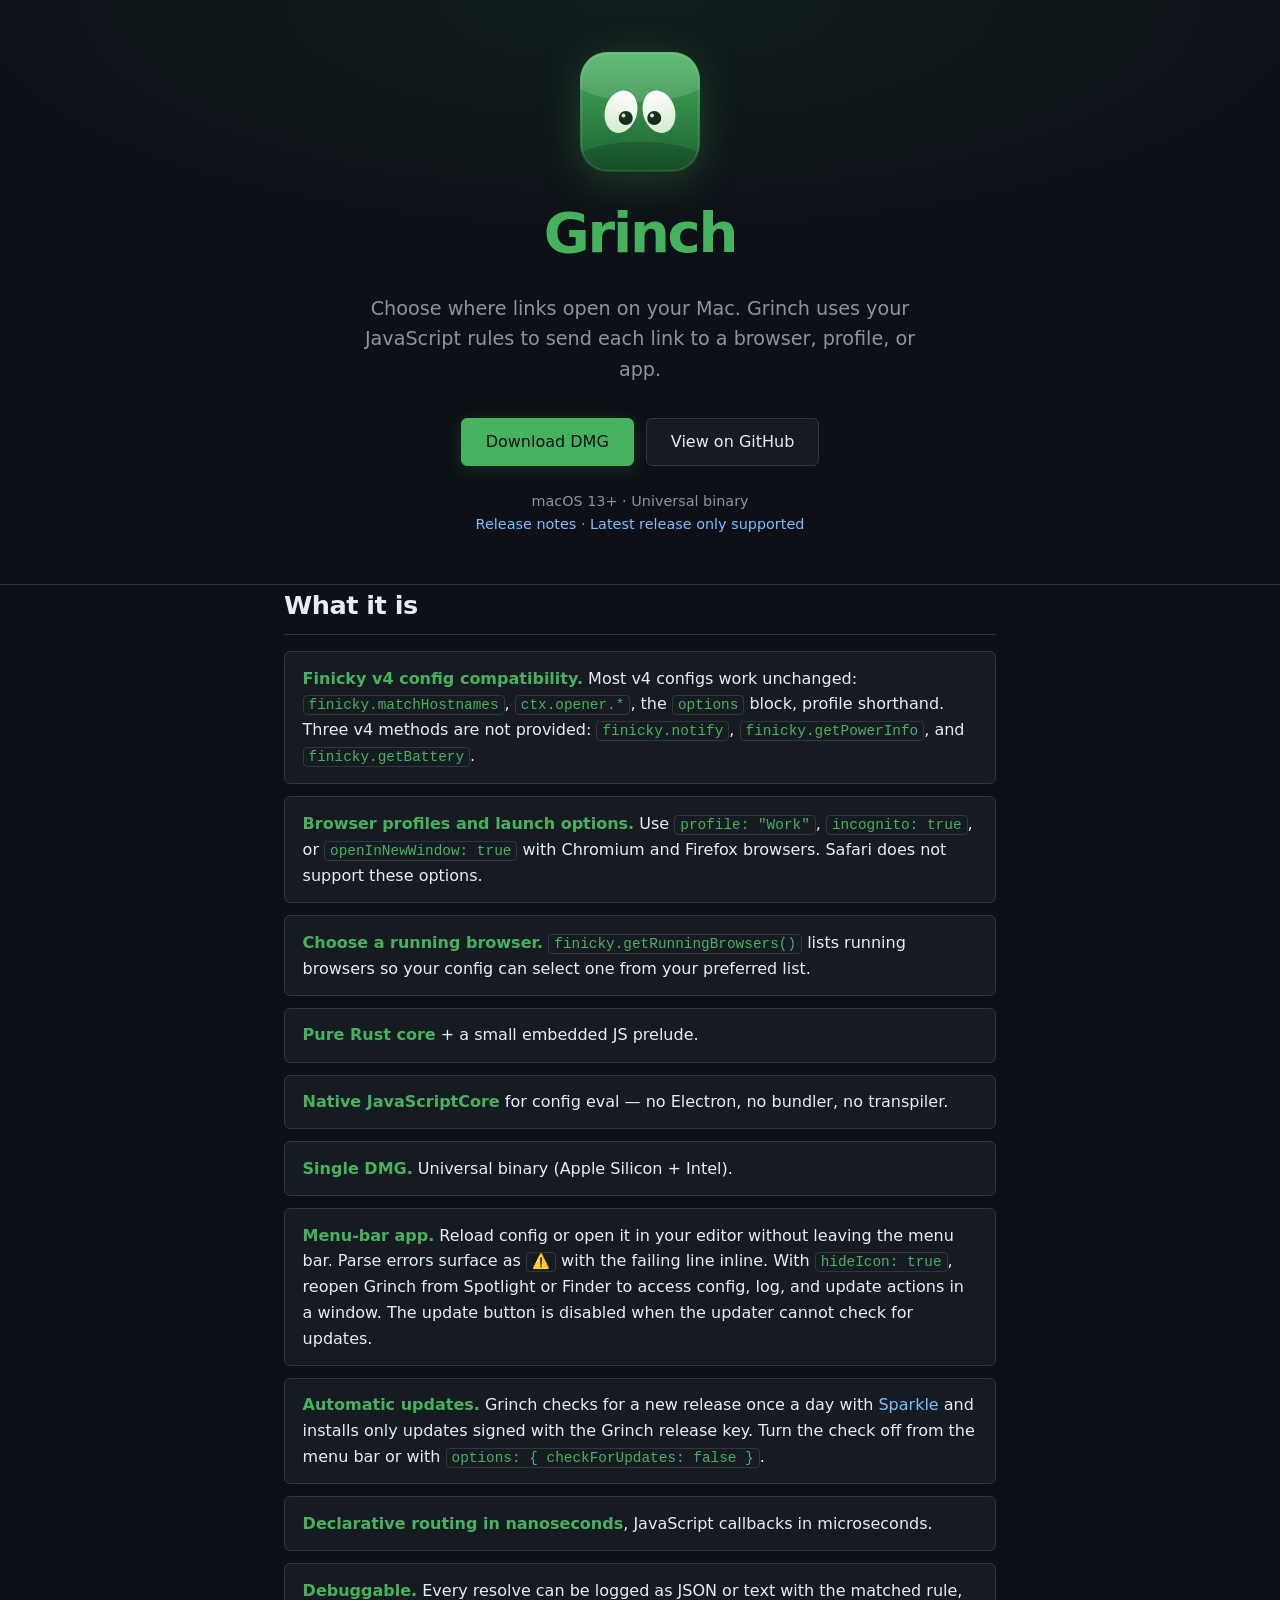
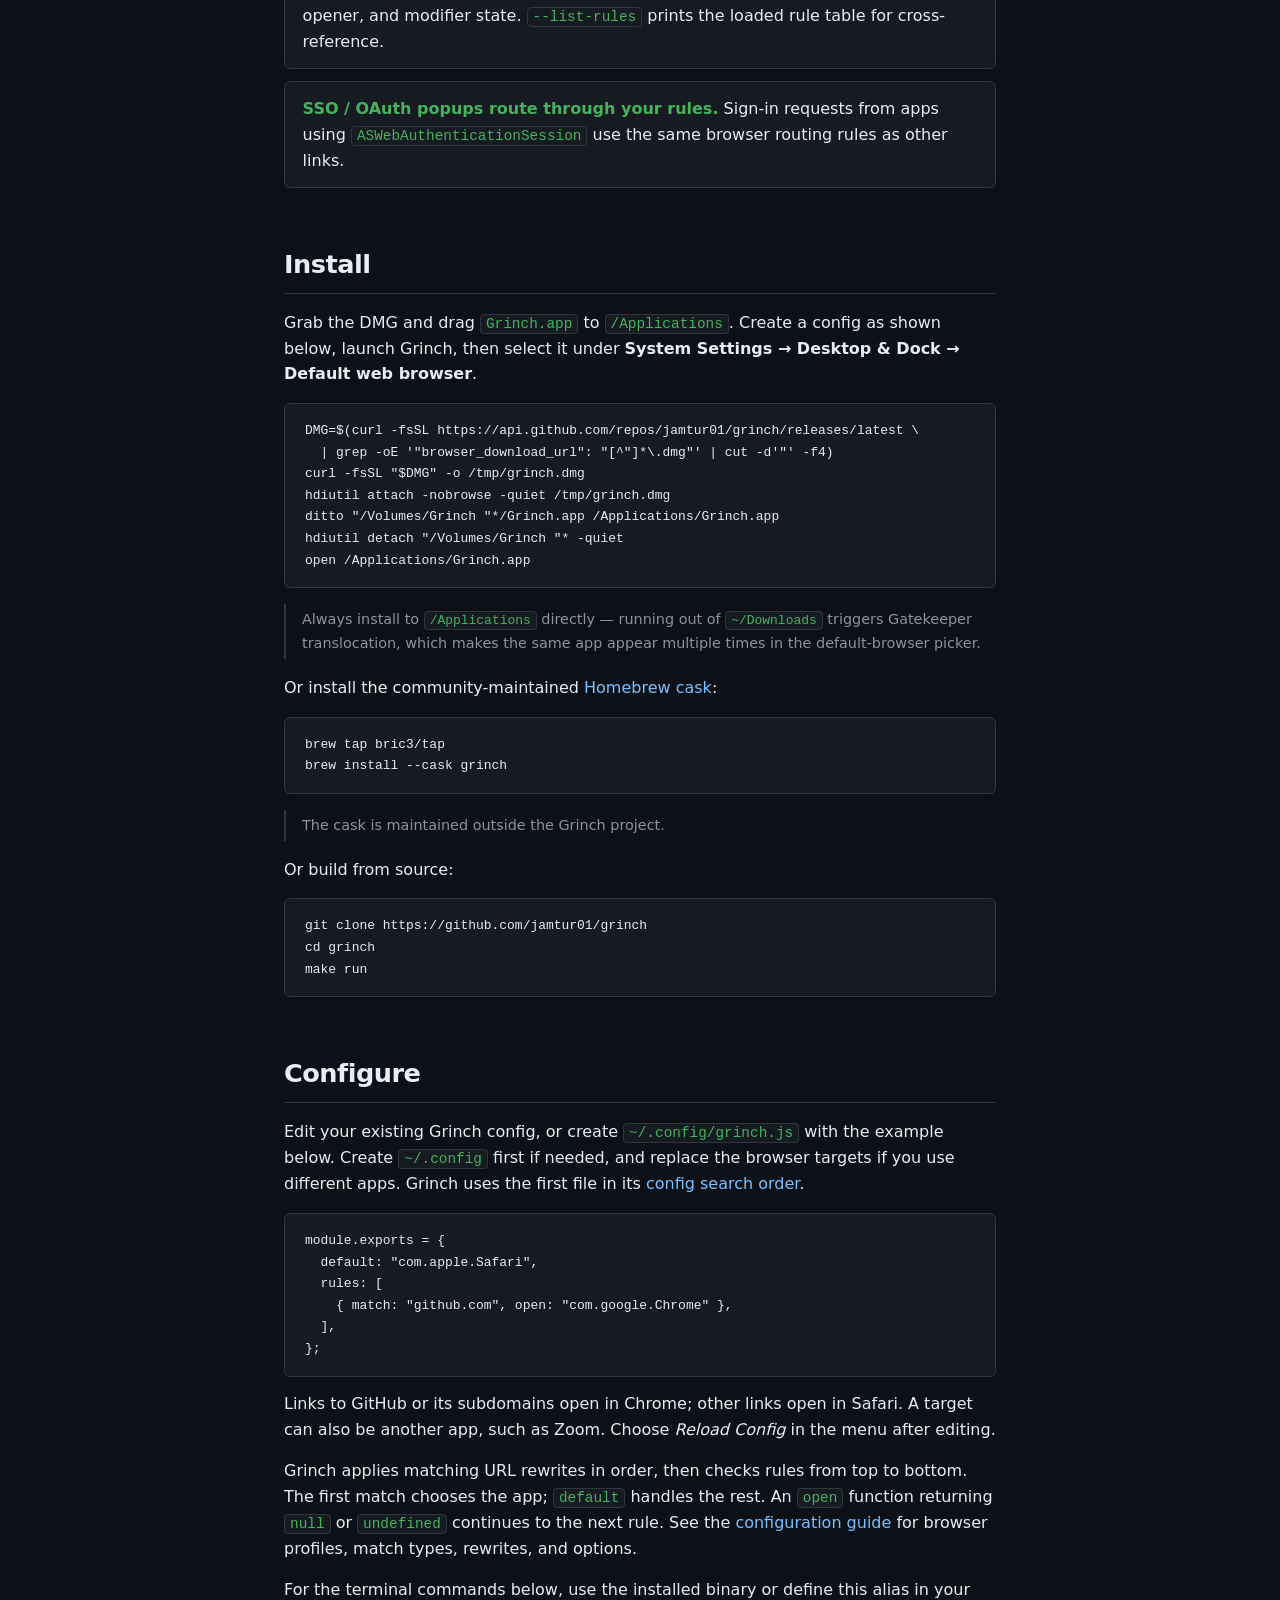
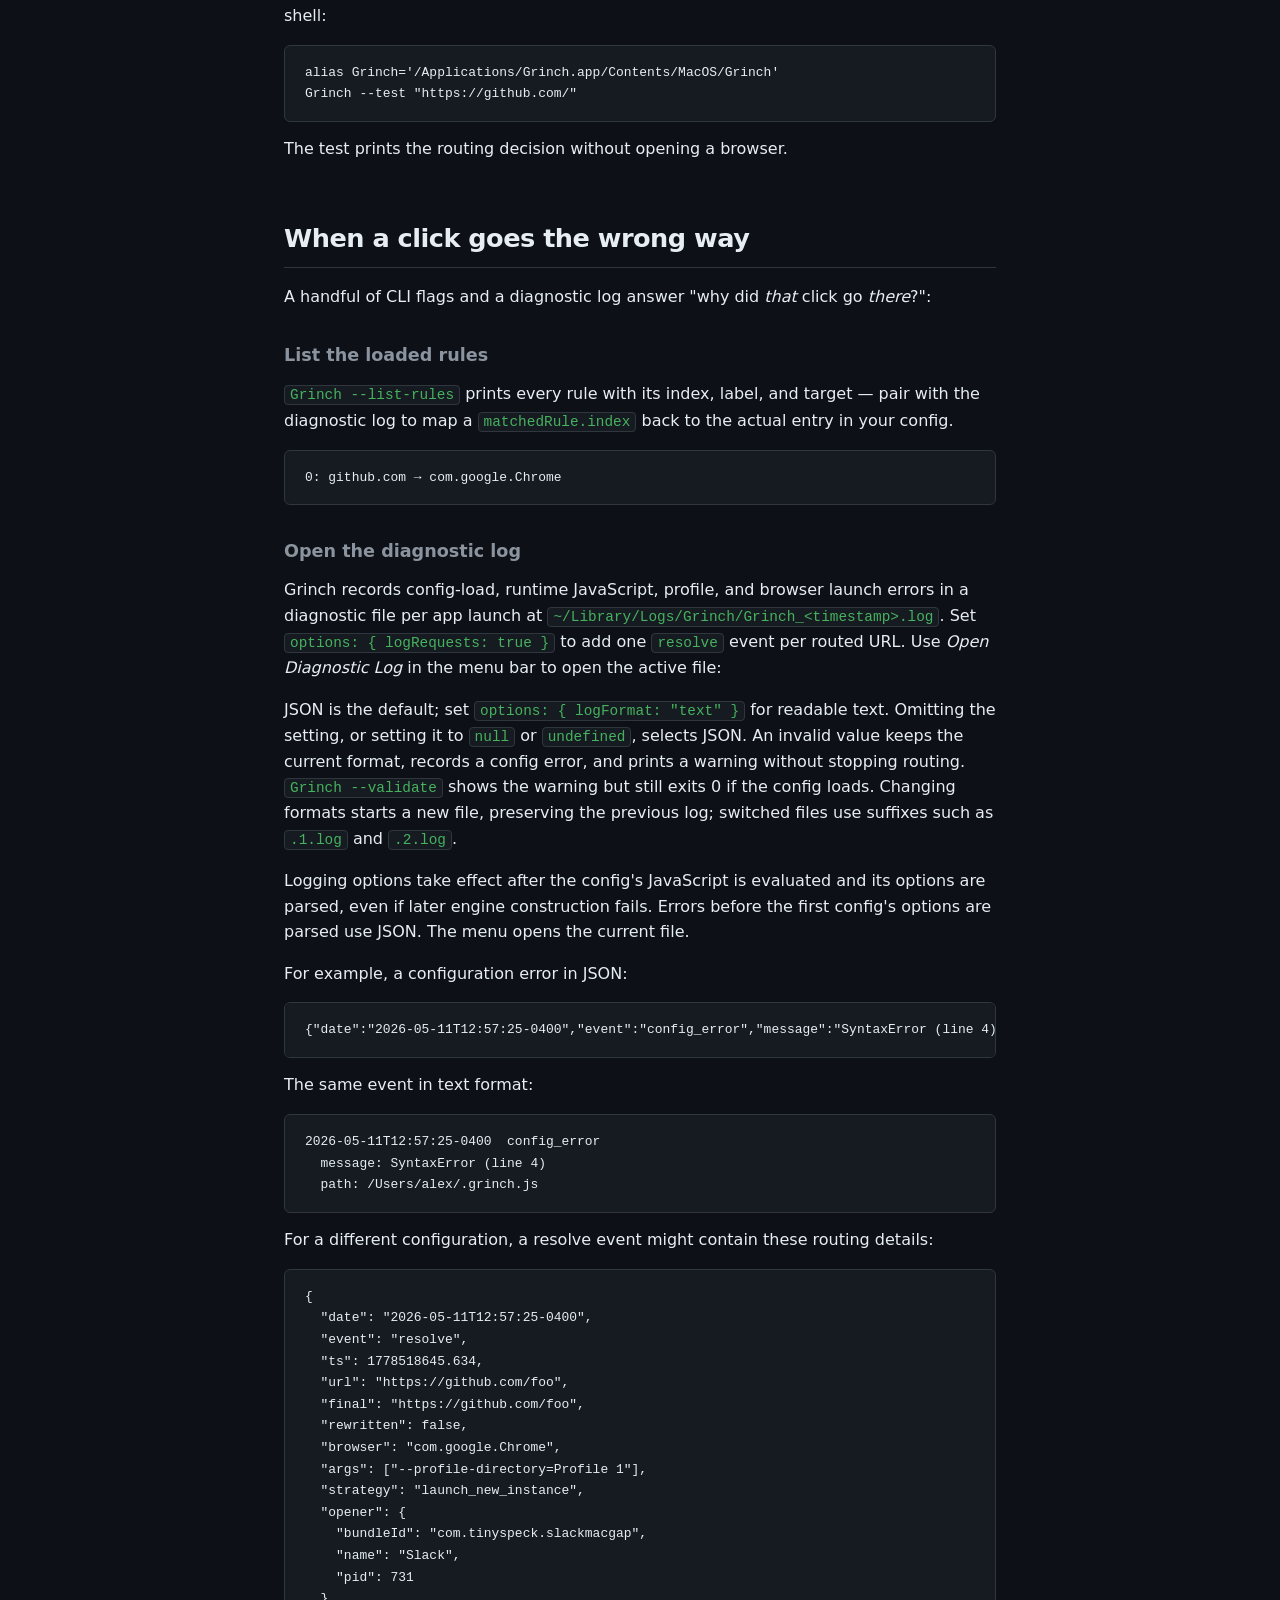
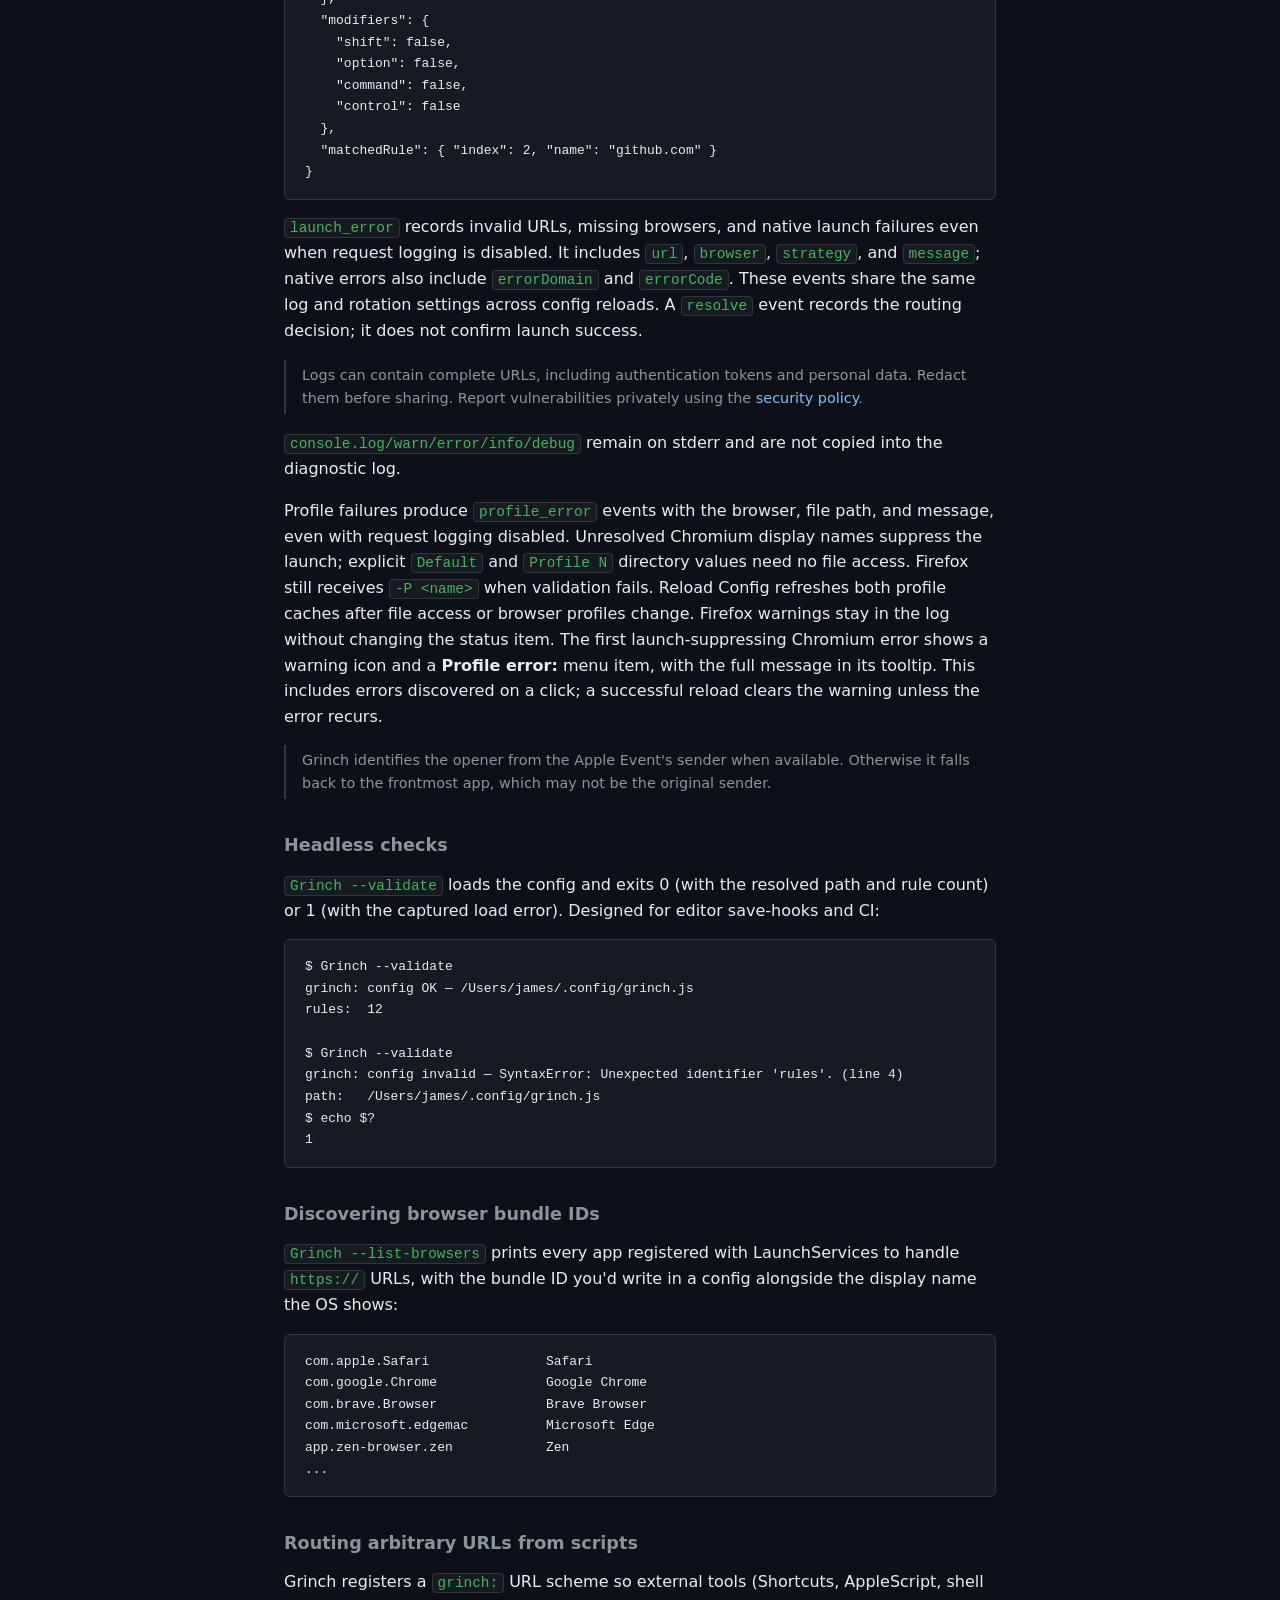
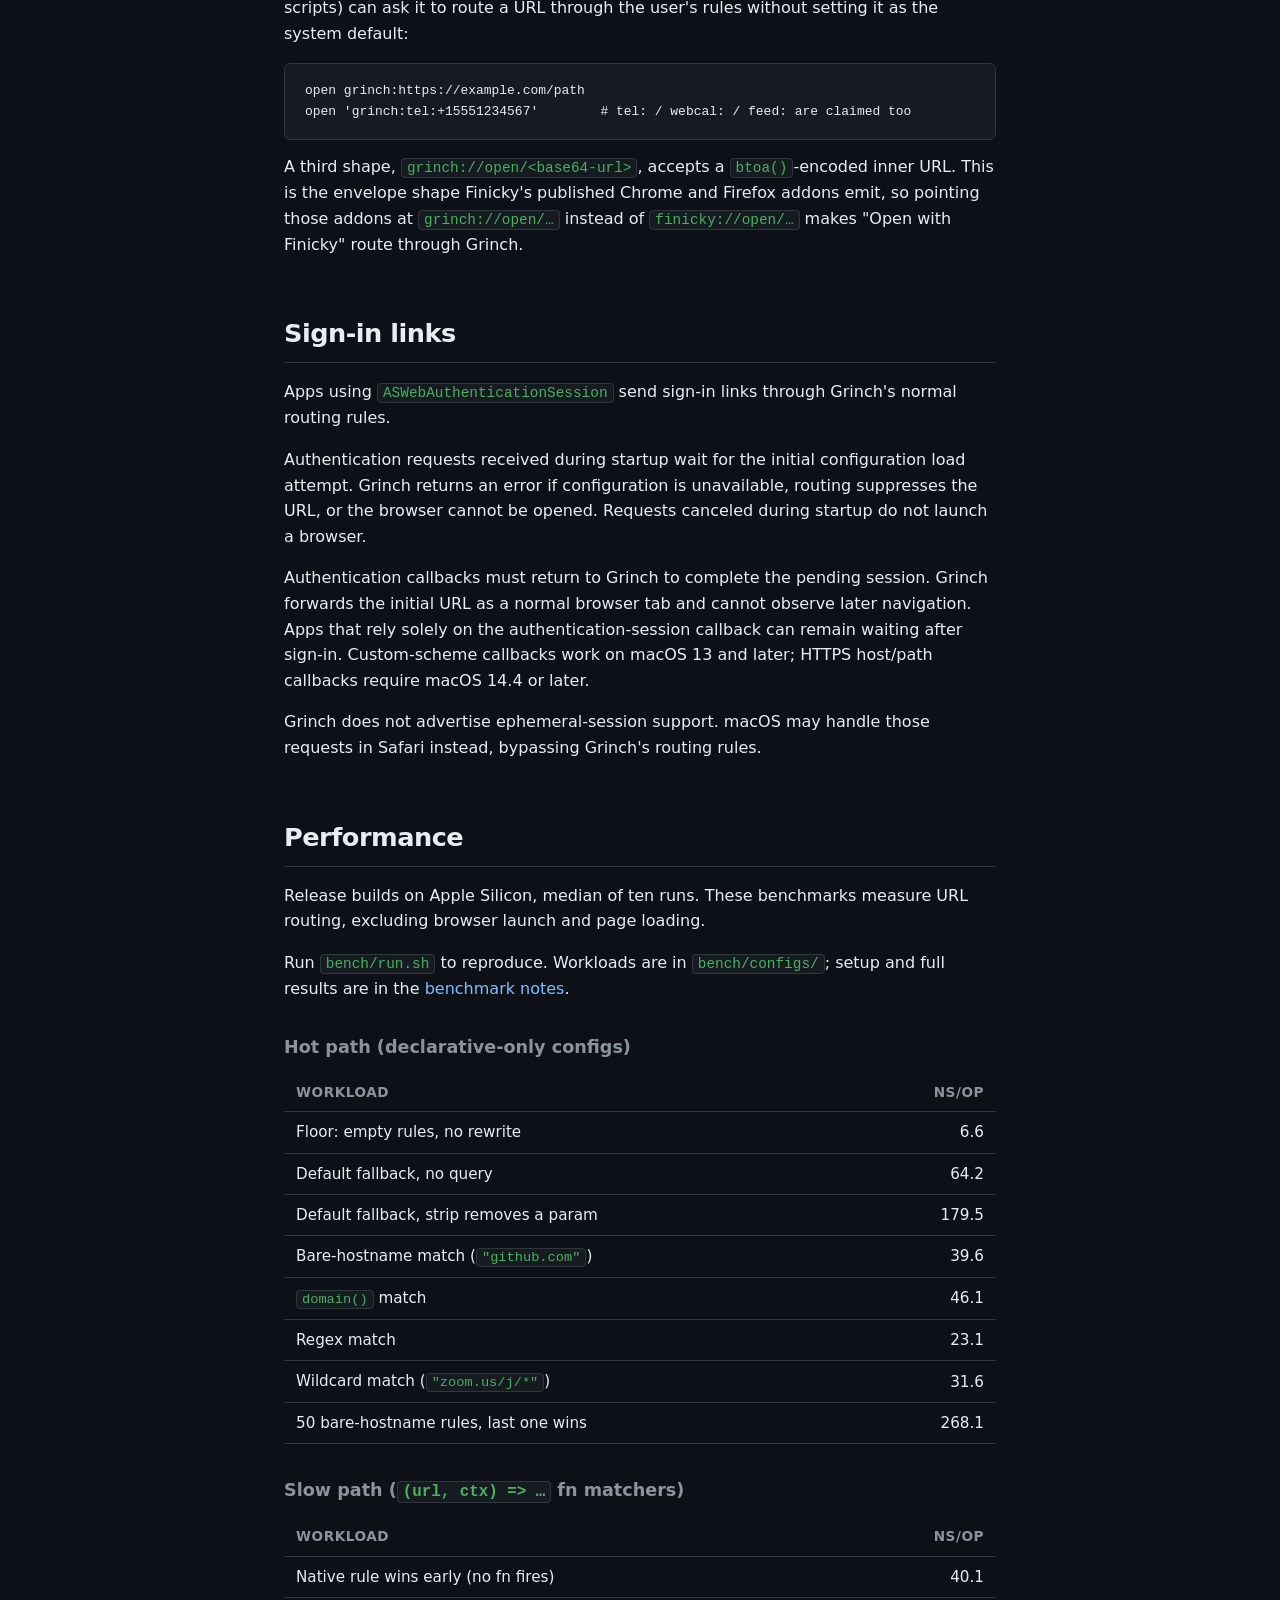
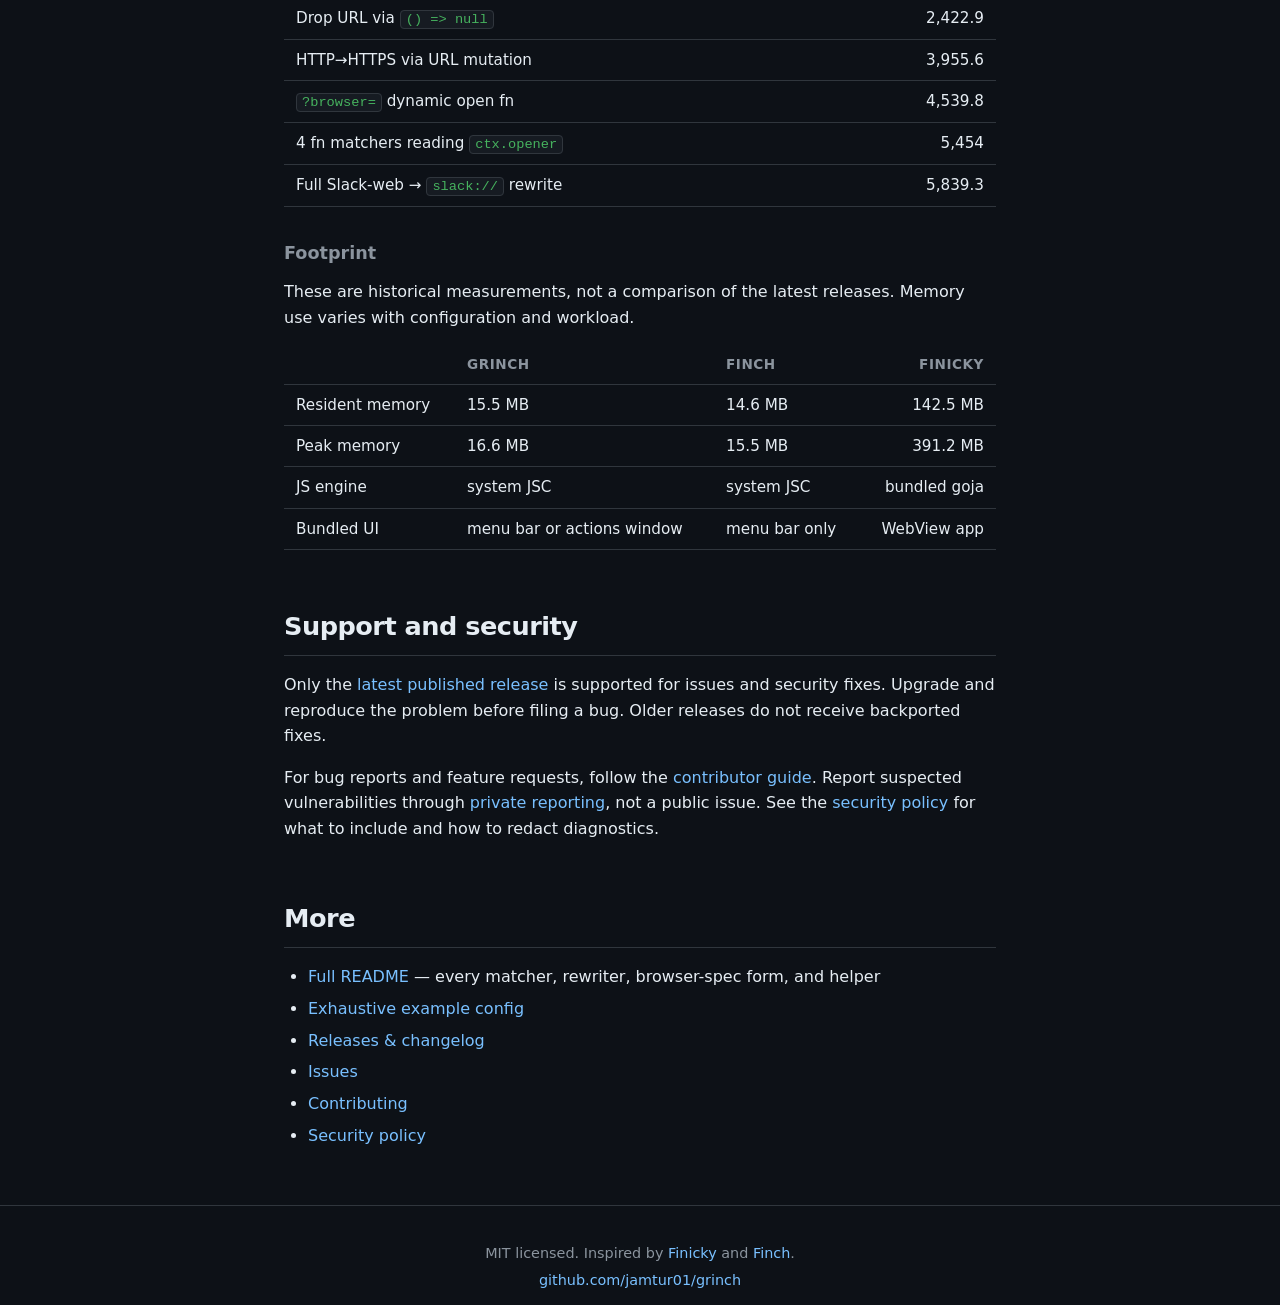
==== commit 45c20470: "Clarify getting started and configuration docs" ====
--- a/docs/index.html
+++ b/docs/index.html
@@ -31,8 +31,8 @@
     <img class="hero-logo" src="grinch-icon.svg" width="128" height="128" alt="">
     <h1>Grinch</h1>
     <p class="tagline">
-      A tiny, fast macOS browser router. Sends each URL to the right browser via
-      a JavaScript config — most Finicky v4 configs work unchanged.
+      Choose where links open on your Mac. Grinch uses your JavaScript rules to
+      send each link to a browser, profile, or app.
     </p>
     <div class="ctas">
       <a class="cta primary" href="https://github.com/jamtur01/grinch/releases/latest">Download&nbsp;DMG</a>
@@ -72,23 +72,13 @@
       from apps using <code>ASWebAuthenticationSession</code> use the same browser
       routing rules as other links.</li>
   </ul>
-  <p>Authentication requests received during startup wait for the initial configuration
-    load attempt. Grinch returns an error if configuration is unavailable, routing
-    suppresses the URL, or the browser cannot be opened. Requests canceled during
-    startup do not launch a browser.</p>
-  <p>Authentication callbacks must return to Grinch to complete the pending session.
-    Grinch forwards the initial URL as a normal browser tab and cannot observe later
-    navigation. Apps that rely solely on the authentication-session callback can
-    remain waiting after sign-in.
-    Custom-scheme callbacks work on macOS 13 and later; HTTPS host/path callbacks
-    require macOS 14.4 or later.</p>
-  <p>Grinch does not advertise ephemeral-session support. macOS may handle those
-    requests in Safari instead, bypassing Grinch's routing rules.</p>
 </section>
 
 <section id="install">
   <h2>Install</h2>
-  <p>Grab the DMG, drag <code>Grinch.app</code> to <code>/Applications</code>, then set Grinch as your default browser in System Settings.</p>
+  <p>Grab the DMG and drag <code>Grinch.app</code> to <code>/Applications</code>.
+    Create a config as shown below, launch Grinch, then select it under
+    <strong>System Settings → Desktop &amp; Dock → Default web browser</strong>.</p>
 <pre><code>DMG=$(curl -fsSL https://api.github.com/repos/jamtur01/grinch/releases/latest \
   | grep -oE '"browser_download_url": "[^"]*\.dmg"' | cut -d'"' -f4)
 curl -fsSL "$DMG" -o /tmp/grinch.dmg
@@ -111,34 +101,30 @@
 
 <section id="config">
   <h2>Configure</h2>
-  <p>Drop a JavaScript file at <code>~/.grinch.js</code>, <code>~/.config/grinch.js</code>, or <code>~/.config/grinch/grinch.js</code> (Grinch checks each in that order; first found wins). First matching rule wins.</p>
+  <p>Edit your existing Grinch config, or create <code>~/.config/grinch.js</code>
+    with the example below. Create <code>~/.config</code> first if needed, and
+    replace the browser targets if you use different apps. Grinch uses the first
+    file in its <a href="https://github.com/jamtur01/grinch#configuration-files">config search order</a>.</p>
 <pre><code>module.exports = {
-  default: "org.mozilla.firefox",
-
+  default: "com.apple.Safari",
   rules: [
-    // Slack invitations open in Chrome. `name:` is optional — it labels
-    // the rule in --list-rules and resolve log events; doesn't affect routing.
-    { match: from("com.tinyspeck.slackmacgap"),
-      open: "Google Chrome",
-      name: "slack-to-chrome" },
-
-    // GitHub goes to a work Chrome profile. Bare-string match covers
-    // `github.com` and all subdomains (api., gist., raw., …).
-    { match: "github.com",
-      open: { name: "Google Chrome", profile: "Work" } },
-
-    // Zoom links open the native client.
-    { match: /^https:\/\/[a-z0-9-]+\.zoom\.us\/j\//,
-      open: "us.zoom.xos" },
-  ],
-
-  rewrite: [
-    // Force HTTPS on a few hosts.
-    { match: /^http:\/\/(developer\.apple\.com|news\.ycombinator\.com)/,
-      url: ({ url }) =&gt; ({ ...url, protocol: "https" }) },
+    { match: "github.com", open: "com.google.Chrome" },
   ],
 };</code></pre>
-  <p>Reload after editing: <code>kill -HUP $(pgrep -f Grinch.app/Contents/MacOS/Grinch)</code> — or click <em>Reload Config</em> in the menu.</p>
+  <p>Links to GitHub or its subdomains open in Chrome; other links open in Safari.
+    A target can also be another app, such as Zoom. Choose <em>Reload Config</em>
+    in the menu after editing.</p>
+  <p>Grinch applies matching URL rewrites in order, then checks rules from top to
+    bottom. The first match chooses the app; <code>default</code> handles the rest.
+    An <code>open</code> function returning <code>null</code> or <code>undefined</code>
+    continues to the next rule.
+    See the <a href="https://github.com/jamtur01/grinch#configuration">configuration guide</a>
+    for browser profiles, match types, rewrites, and options.</p>
+  <p>For the terminal commands below, use the installed binary or define this
+    alias in your shell:</p>
+<pre><code>alias Grinch='/Applications/Grinch.app/Contents/MacOS/Grinch'
+Grinch --test "https://github.com/"</code></pre>
+  <p>The test prints the routing decision without opening a browser.</p>
 </section>
 
 <section id="diagnostics">
@@ -148,10 +134,7 @@
 
   <h3>List the loaded rules</h3>
   <p><code>Grinch --list-rules</code> prints every rule with its index, label, and target — pair with the diagnostic log to map a <code>matchedRule.index</code> back to the actual entry in your config.</p>
-<pre><code>0: zoom.us/j/* | *.zoom.us/j/* → us.zoom.xos
-1: [slack-to-chrome] from:com.tinyspeck.slackmacgap → com.google.Chrome
-2: github.com → com.google.Chrome --profile-directory=Profile 1
-3: fn: (url, ctx) =&gt; ctx.modifiers.shift → com.google.Chrome --profile-directory=Profile 1</code></pre>
+<pre><code>0: github.com → com.google.Chrome</code></pre>
 
   <h3>Open the diagnostic log</h3>
   <p>Grinch records config-load, runtime JavaScript, profile, and browser launch errors
@@ -176,7 +159,7 @@
 <pre><code>2026-05-11T12:57:25-0400  config_error
   message: SyntaxError (line 4)
   path: /Users/alex/.grinch.js</code></pre>
-  <p>A resolve event contains routing details:</p>
+  <p>For a different configuration, a resolve event might contain these routing details:</p>
 <pre><code>{
   "date": "2026-05-11T12:57:25-0400",
   "event": "resolve",
@@ -221,7 +204,9 @@
     Chromium error shows a warning icon and a <strong>Profile error:</strong> menu item,
     with the full message in its tooltip. This includes errors discovered on a
     click; a successful reload clears the warning unless the error recurs.</p>
-  <p class="note">The opener is identified via the GURL Apple Event's <code>keySenderPIDAttr</code>, so it's the app that actually sent the URL — not whichever app happens to be frontmost when Grinch's callback fires.</p>
+  <p class="note">Grinch identifies the opener from the Apple Event's sender when
+    available. Otherwise it falls back to the frontmost app, which may not be the
+    original sender.</p>
 
   <h3>Headless checks</h3>
   <p><code>Grinch --validate</code> loads the config and exits 0 (with the resolved path and rule count) or 1 (with the captured load error). Designed for editor save-hooks and CI:</p>
@@ -249,6 +234,24 @@
 <pre><code>open grinch:https://example.com/path
 open 'grinch:tel:+15551234567'        # tel: / webcal: / feed: are claimed too</code></pre>
   <p>A third shape, <code>grinch://open/&lt;base64-url&gt;</code>, accepts a <code>btoa()</code>-encoded inner URL. This is the envelope shape Finicky's published Chrome and Firefox addons emit, so pointing those addons at <code>grinch://open/…</code> instead of <code>finicky://open/…</code> makes "Open with Finicky" route through Grinch.</p>
+</section>
+
+<section id="authentication">
+  <h2>Sign-in links</h2>
+  <p>Apps using <code>ASWebAuthenticationSession</code> send sign-in links through
+    Grinch's normal routing rules.</p>
+  <p>Authentication requests received during startup wait for the initial configuration
+    load attempt. Grinch returns an error if configuration is unavailable, routing
+    suppresses the URL, or the browser cannot be opened. Requests canceled during
+    startup do not launch a browser.</p>
+  <p>Authentication callbacks must return to Grinch to complete the pending session.
+    Grinch forwards the initial URL as a normal browser tab and cannot observe later
+    navigation. Apps that rely solely on the authentication-session callback can
+    remain waiting after sign-in.
+    Custom-scheme callbacks work on macOS 13 and later; HTTPS host/path callbacks
+    require macOS 14.4 or later.</p>
+  <p>Grinch does not advertise ephemeral-session support. macOS may handle those
+    requests in Safari instead, bypassing Grinch's routing rules.</p>
 </section>
 
 <section id="performance">
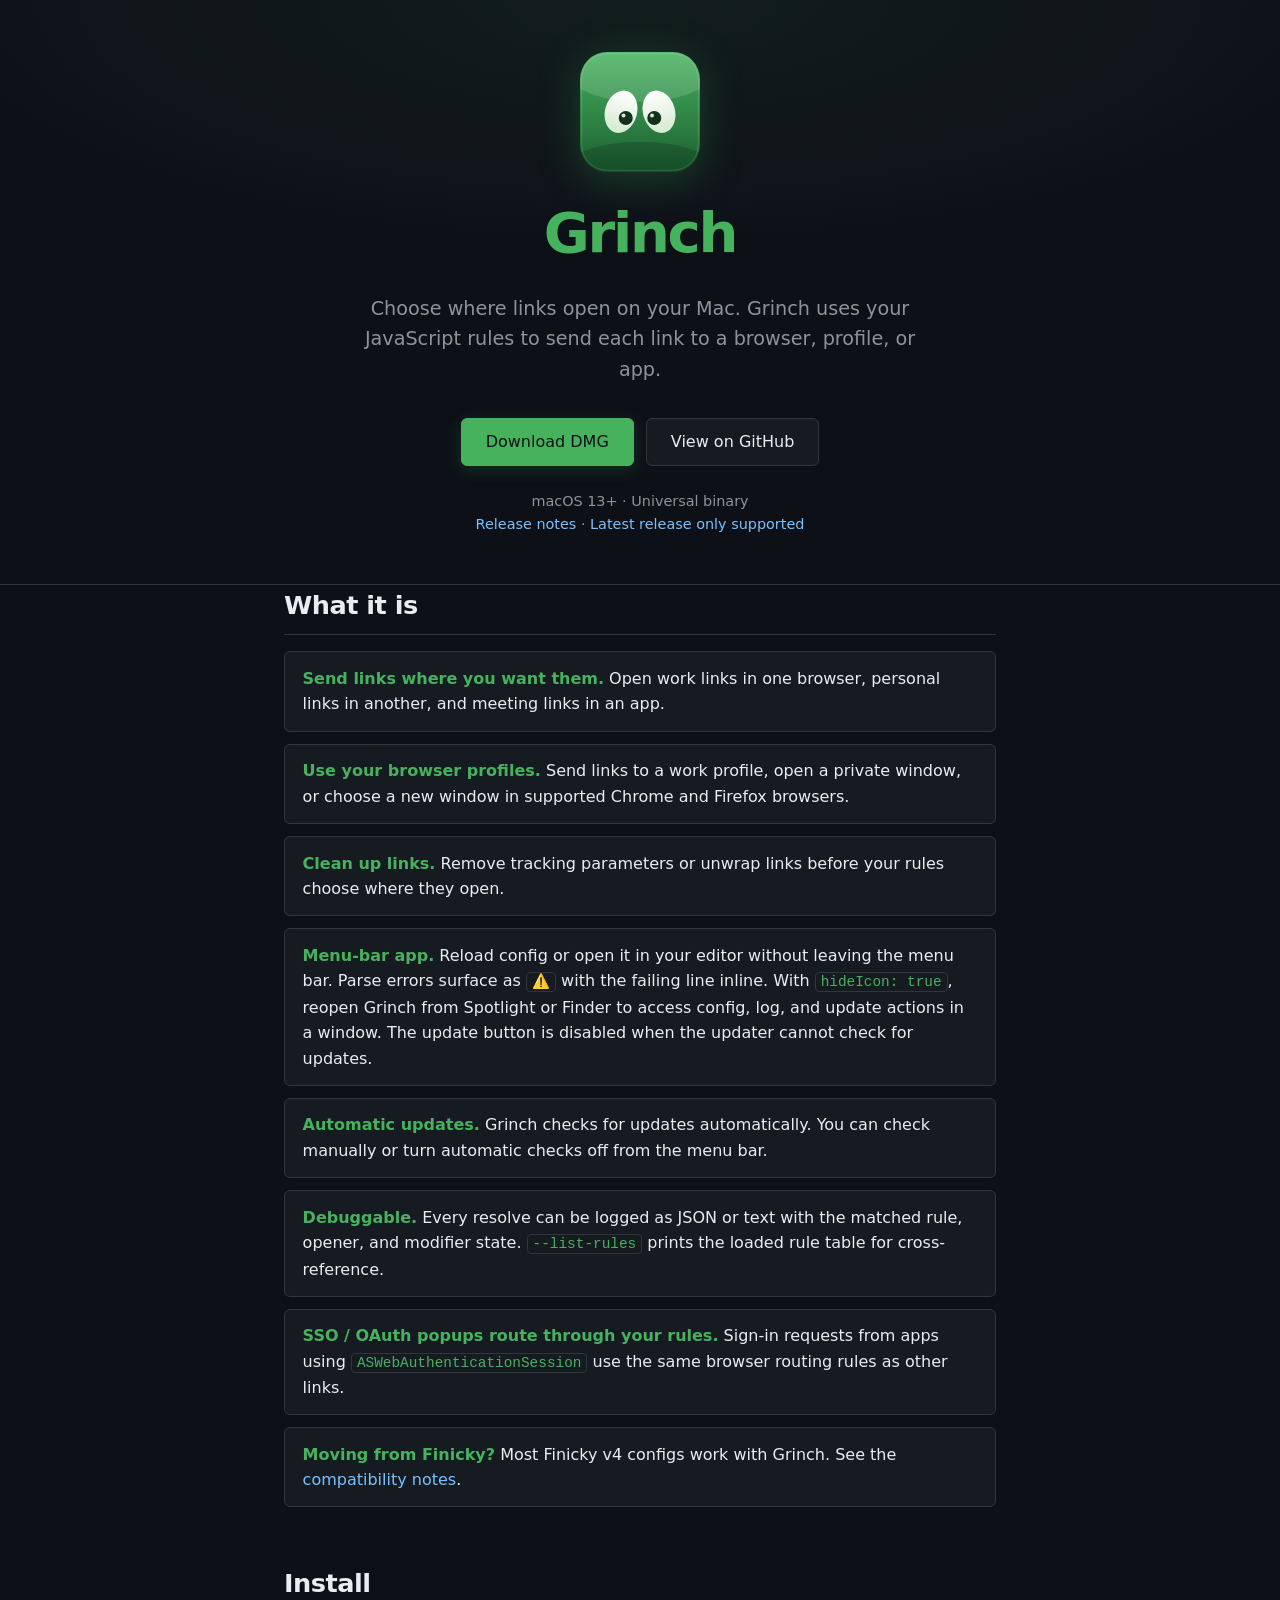
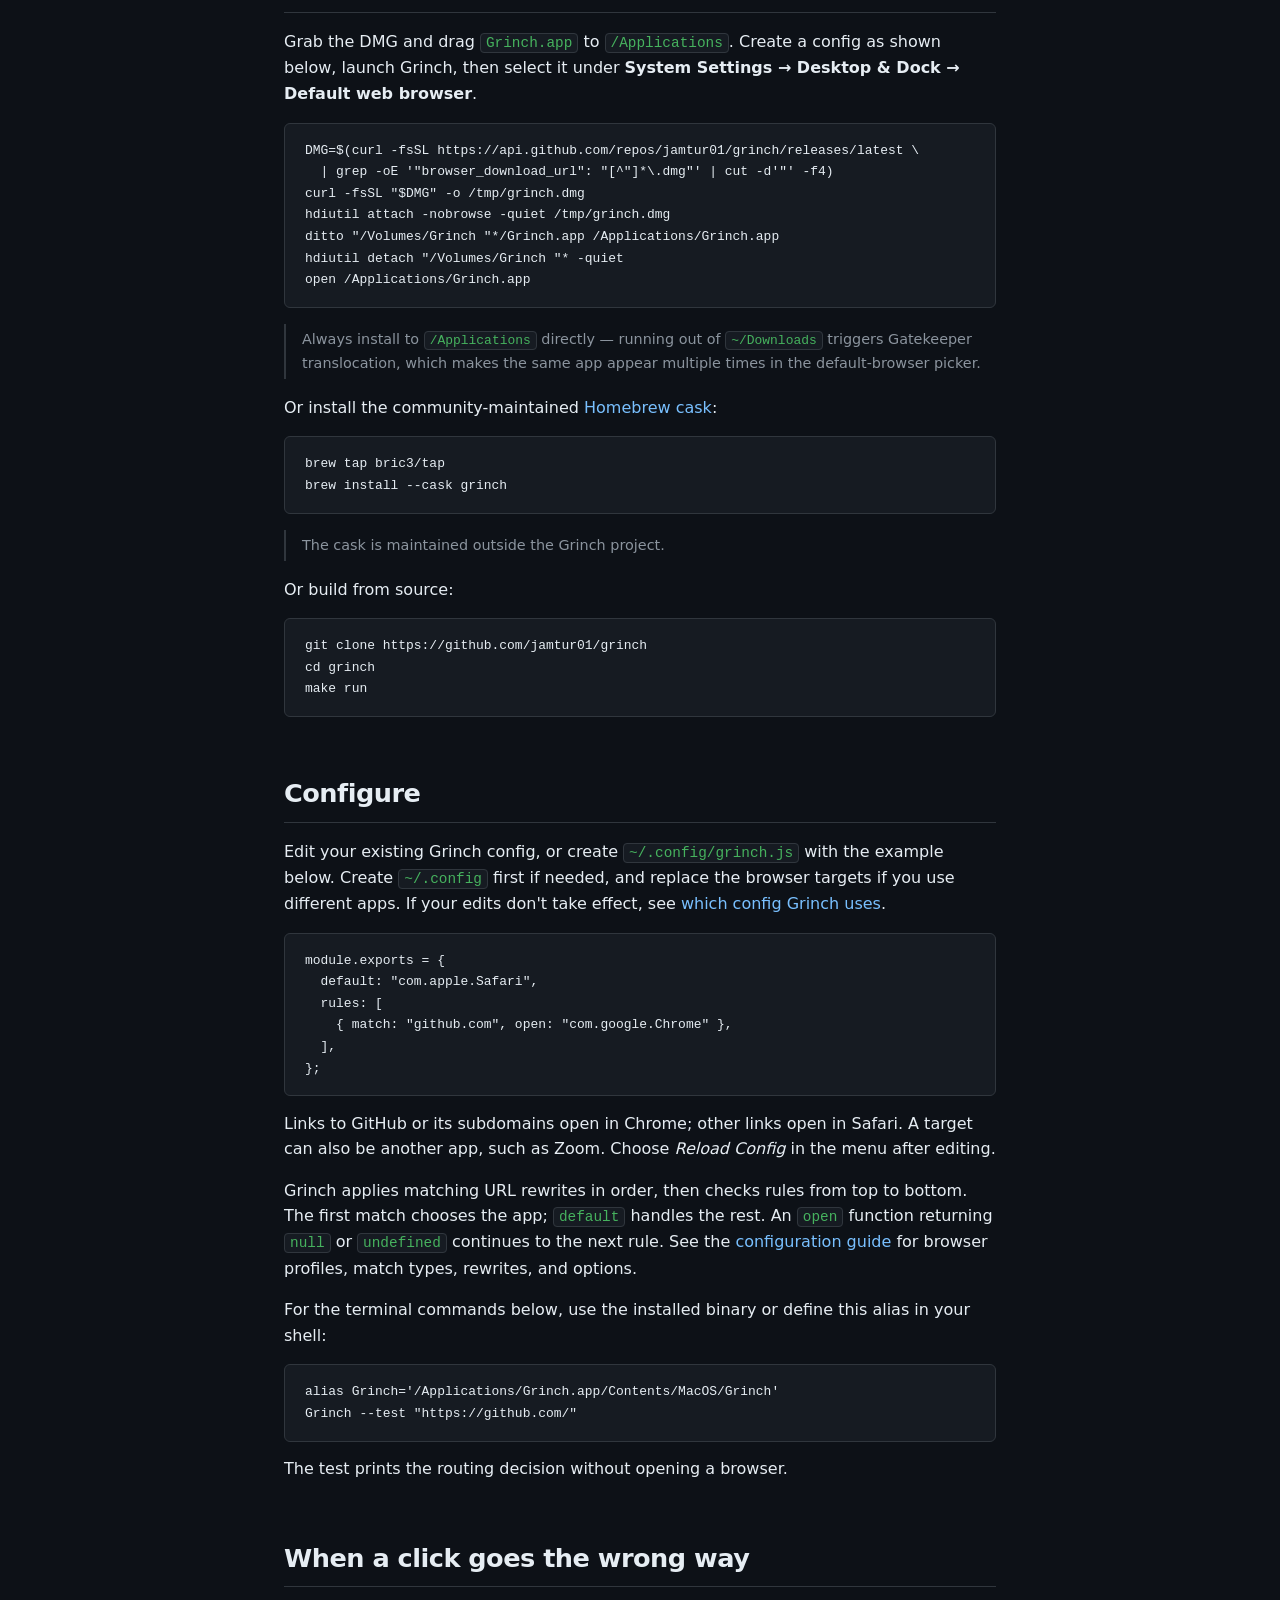
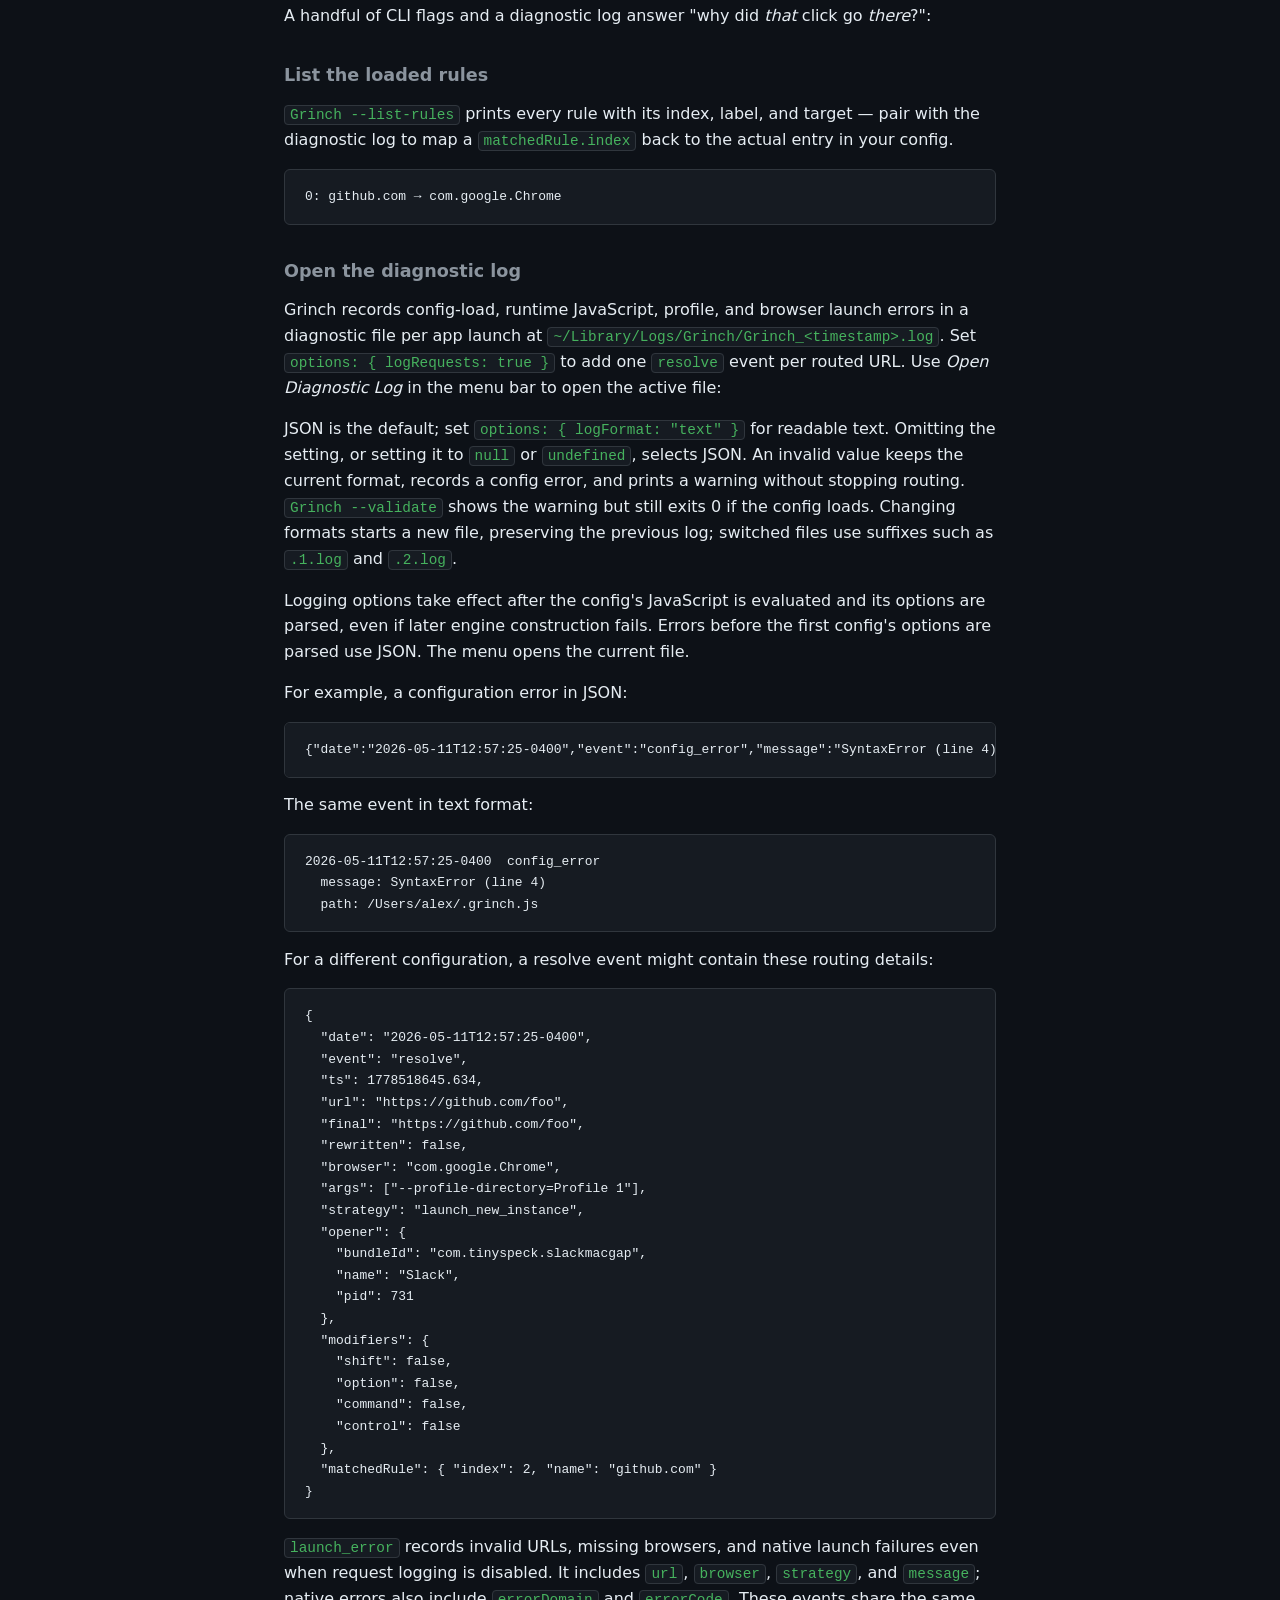
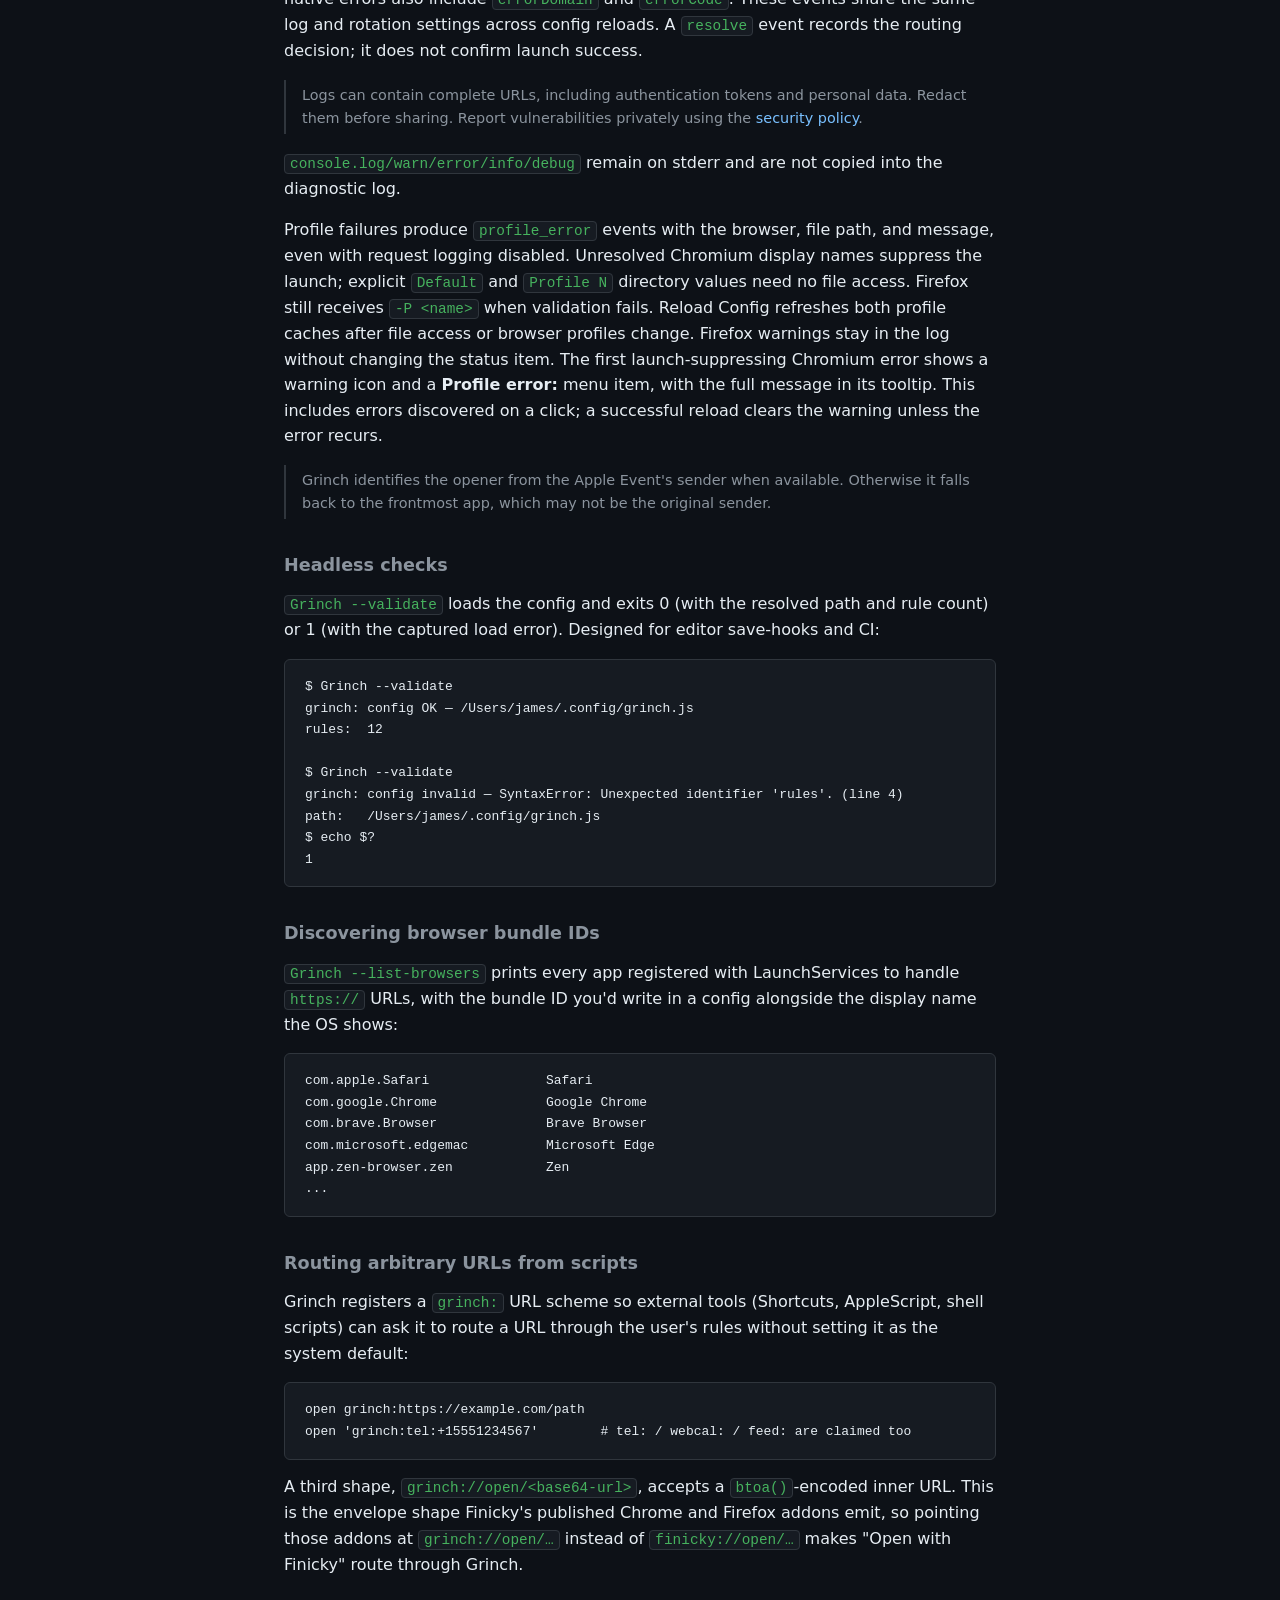
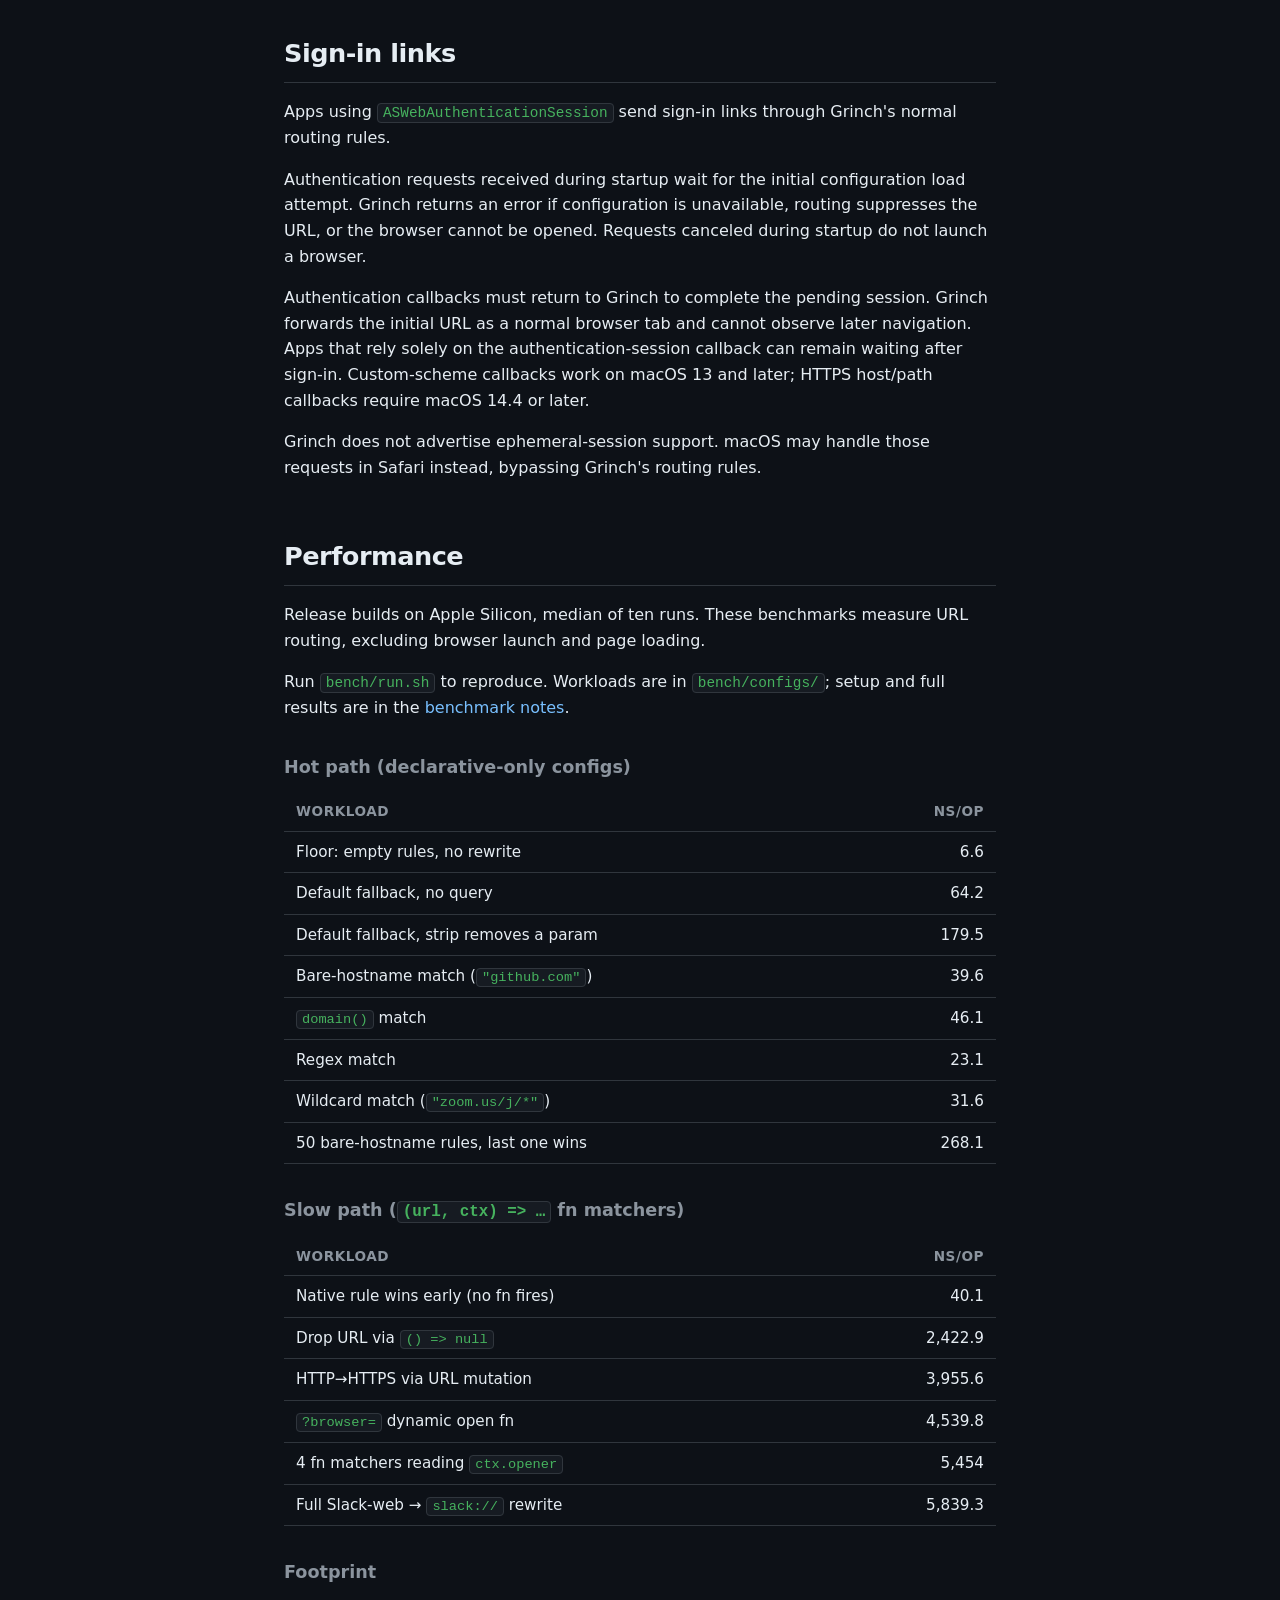
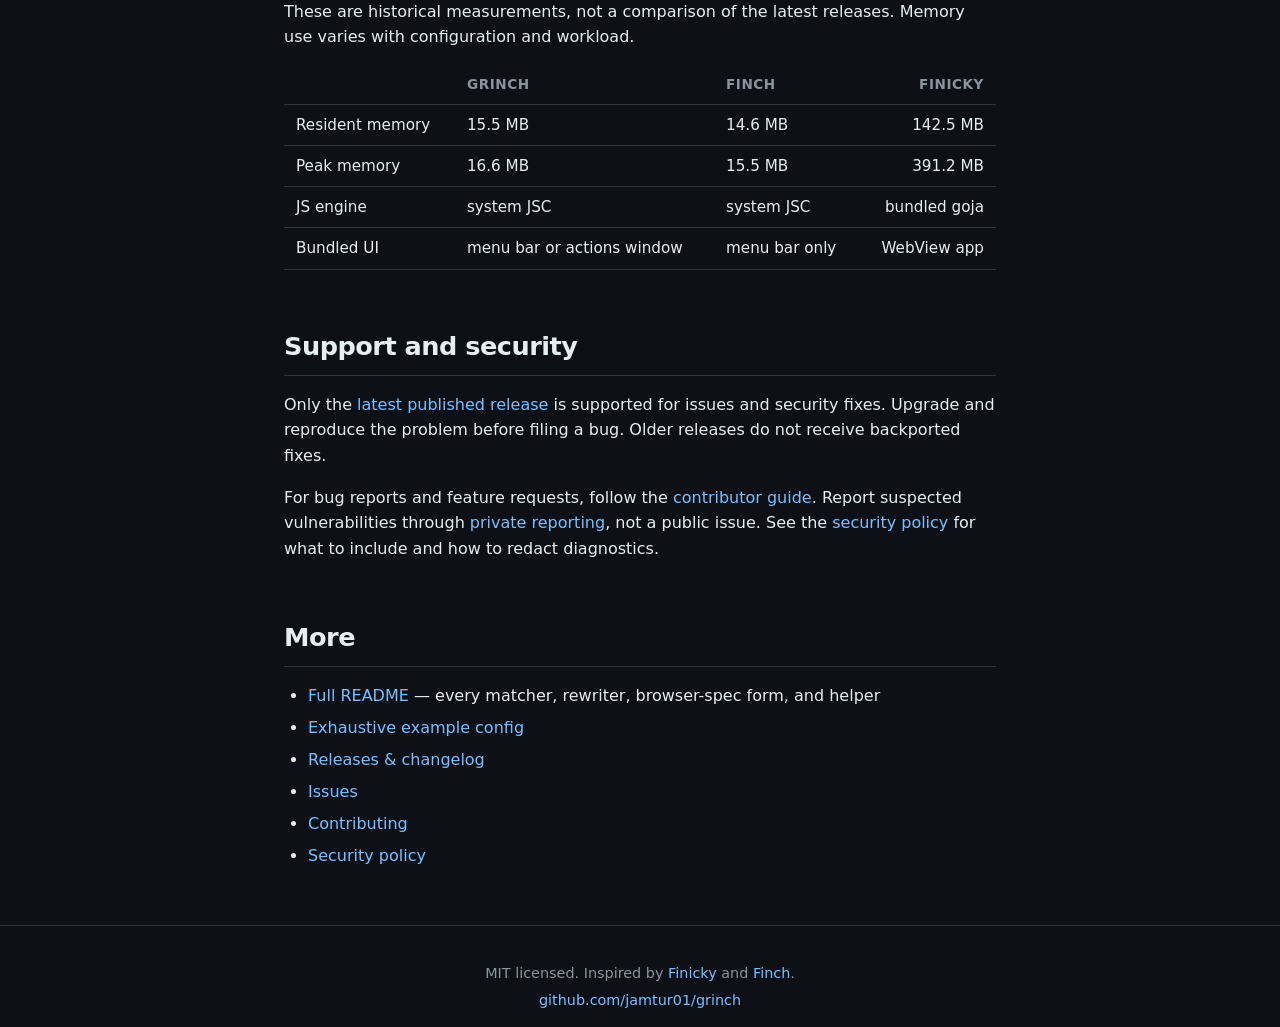
==== commit dede045b: "Make the getting started guide more user focused" ====
--- a/docs/index.html
+++ b/docs/index.html
@@ -51,26 +51,21 @@
 <section id="features">
   <h2>What it is</h2>
   <ul class="features">
-    <li><strong>Finicky v4 config compatibility.</strong> Most v4 configs work unchanged: <code>finicky.matchHostnames</code>, <code>ctx.opener.*</code>, the <code>options</code> block, profile shorthand. Three v4 methods are not provided: <code>finicky.notify</code>, <code>finicky.getPowerInfo</code>, and <code>finicky.getBattery</code>.</li>
-    <li><strong>Browser profiles and launch options.</strong> Use <code>profile: "Work"</code>,
-      <code>incognito: true</code>, or <code>openInNewWindow: true</code> with Chromium
-      and Firefox browsers. Safari does not support these options.</li>
-    <li><strong>Choose a running browser.</strong> <code>finicky.getRunningBrowsers()</code>
-      lists running browsers so your config can select one from your preferred list.</li>
-    <li><strong>Pure Rust core</strong> + a small embedded JS prelude.</li>
-    <li><strong>Native JavaScriptCore</strong> for config eval — no Electron, no bundler, no transpiler.</li>
-    <li><strong>Single DMG.</strong> Universal binary (Apple Silicon + Intel).</li>
+    <li><strong>Send links where you want them.</strong> Open work links in one
+      browser, personal links in another, and meeting links in an app.</li>
+    <li><strong>Use your browser profiles.</strong> Send links to a work profile,
+      open a private window, or choose a new window in supported Chrome and Firefox browsers.</li>
+    <li><strong>Clean up links.</strong> Remove tracking parameters or unwrap
+      links before your rules choose where they open.</li>
     <li><strong>Menu-bar app.</strong> Reload config or open it in your editor without leaving the menu bar. Parse errors surface as <code>⚠️</code> with the failing line inline. With <code>hideIcon: true</code>, reopen Grinch from Spotlight or Finder to access config, log, and update actions in a window. The update button is disabled when the updater cannot check for updates.</li>
-    <li><strong>Automatic updates.</strong> Grinch checks for a new release once a day with
-      <a href="https://sparkle-project.org">Sparkle</a> and installs only updates signed with the
-      Grinch release key. Turn the check off from the menu bar or with
-      <code>options: { checkForUpdates: false }</code>.</li>
-    <li><strong>Declarative routing in nanoseconds</strong>,
-      JavaScript callbacks in microseconds.</li>
+    <li><strong>Automatic updates.</strong> Grinch checks for updates automatically.
+      You can check manually or turn automatic checks off from the menu bar.</li>
     <li><strong>Debuggable.</strong> Every resolve can be logged as JSON or text with the matched rule, opener, and modifier state. <code>--list-rules</code> prints the loaded rule table for cross-reference.</li>
     <li><strong>SSO / OAuth popups route through your rules.</strong> Sign-in requests
       from apps using <code>ASWebAuthenticationSession</code> use the same browser
       routing rules as other links.</li>
+    <li><strong>Moving from Finicky?</strong> Most Finicky v4 configs work with
+      Grinch. See the <a href="https://github.com/jamtur01/grinch#differences-from-finicky">compatibility notes</a>.</li>
   </ul>
 </section>
 
@@ -103,8 +98,8 @@
   <h2>Configure</h2>
   <p>Edit your existing Grinch config, or create <code>~/.config/grinch.js</code>
     with the example below. Create <code>~/.config</code> first if needed, and
-    replace the browser targets if you use different apps. Grinch uses the first
-    file in its <a href="https://github.com/jamtur01/grinch#configuration-files">config search order</a>.</p>
+    replace the browser targets if you use different apps. If your edits don't
+    take effect, see <a href="https://github.com/jamtur01/grinch#if-grinch-uses-a-different-config">which config Grinch uses</a>.</p>
 <pre><code>module.exports = {
   default: "com.apple.Safari",
   rules: [
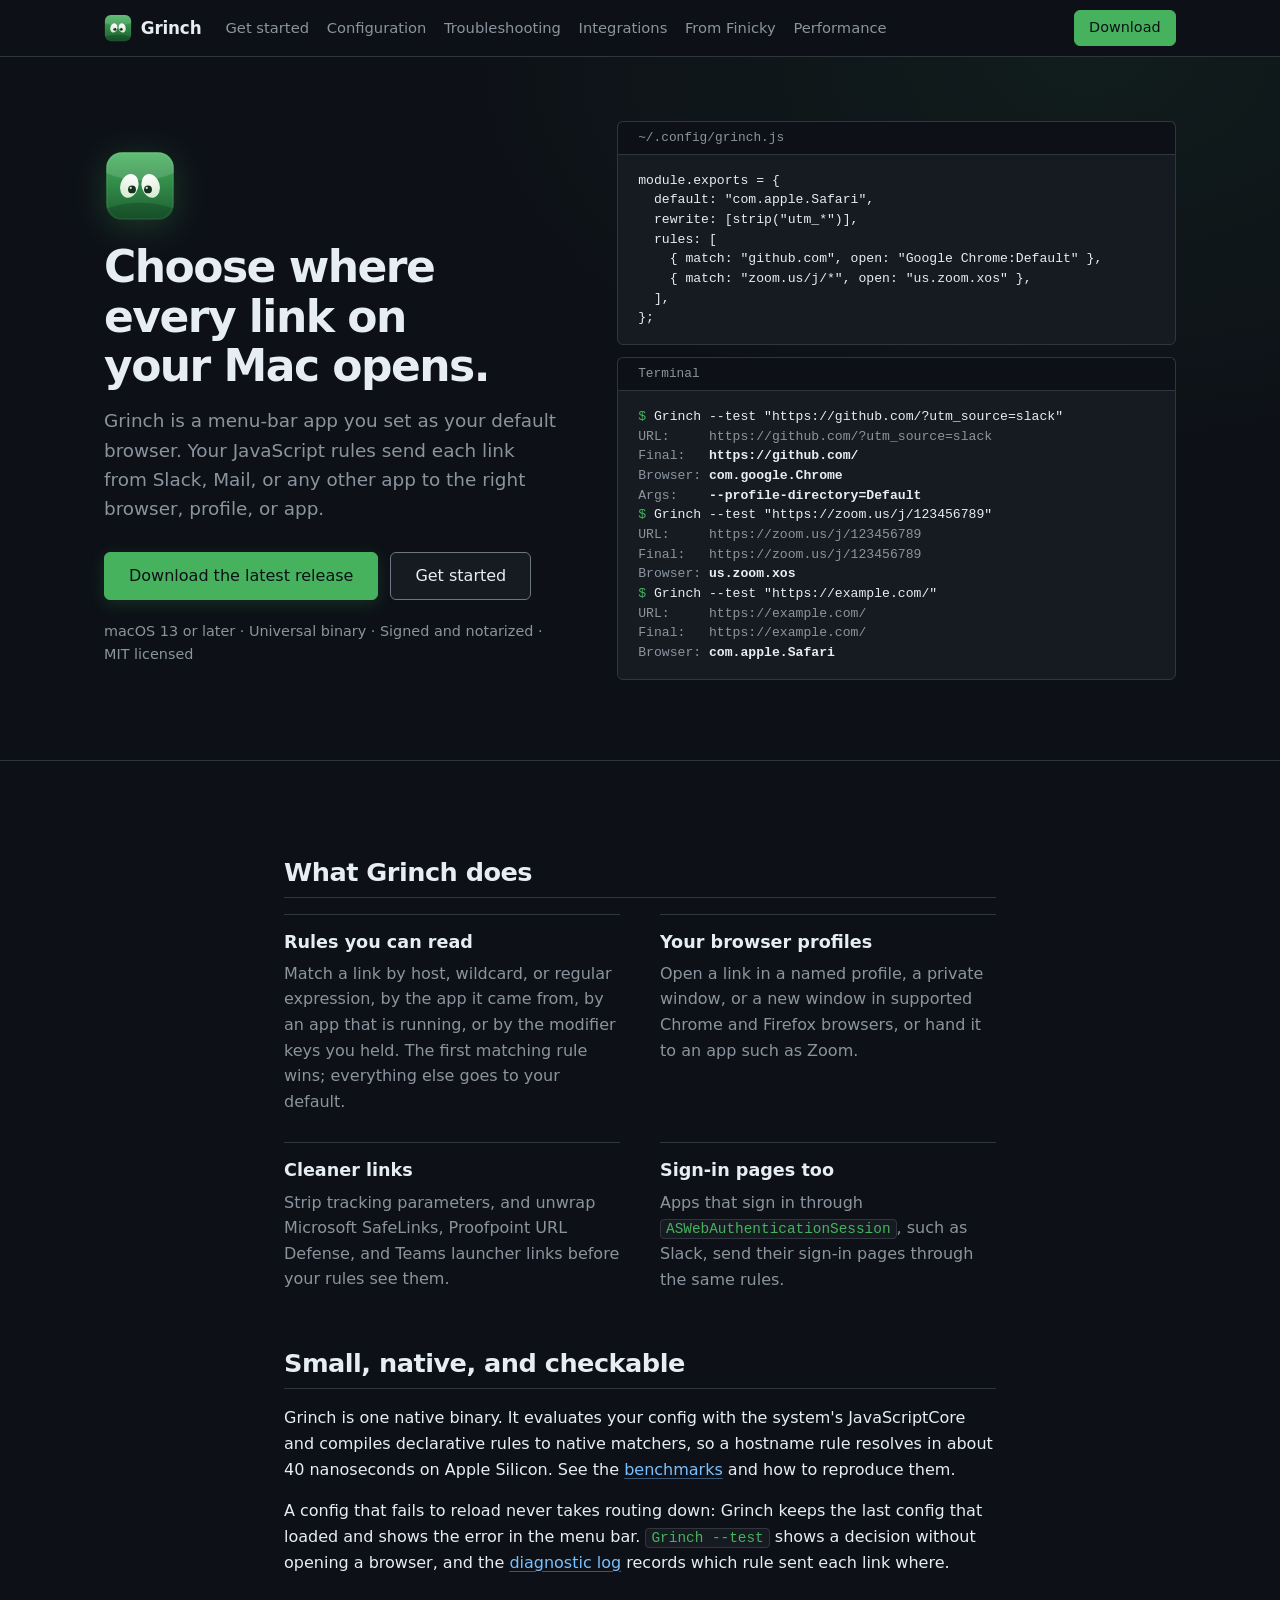
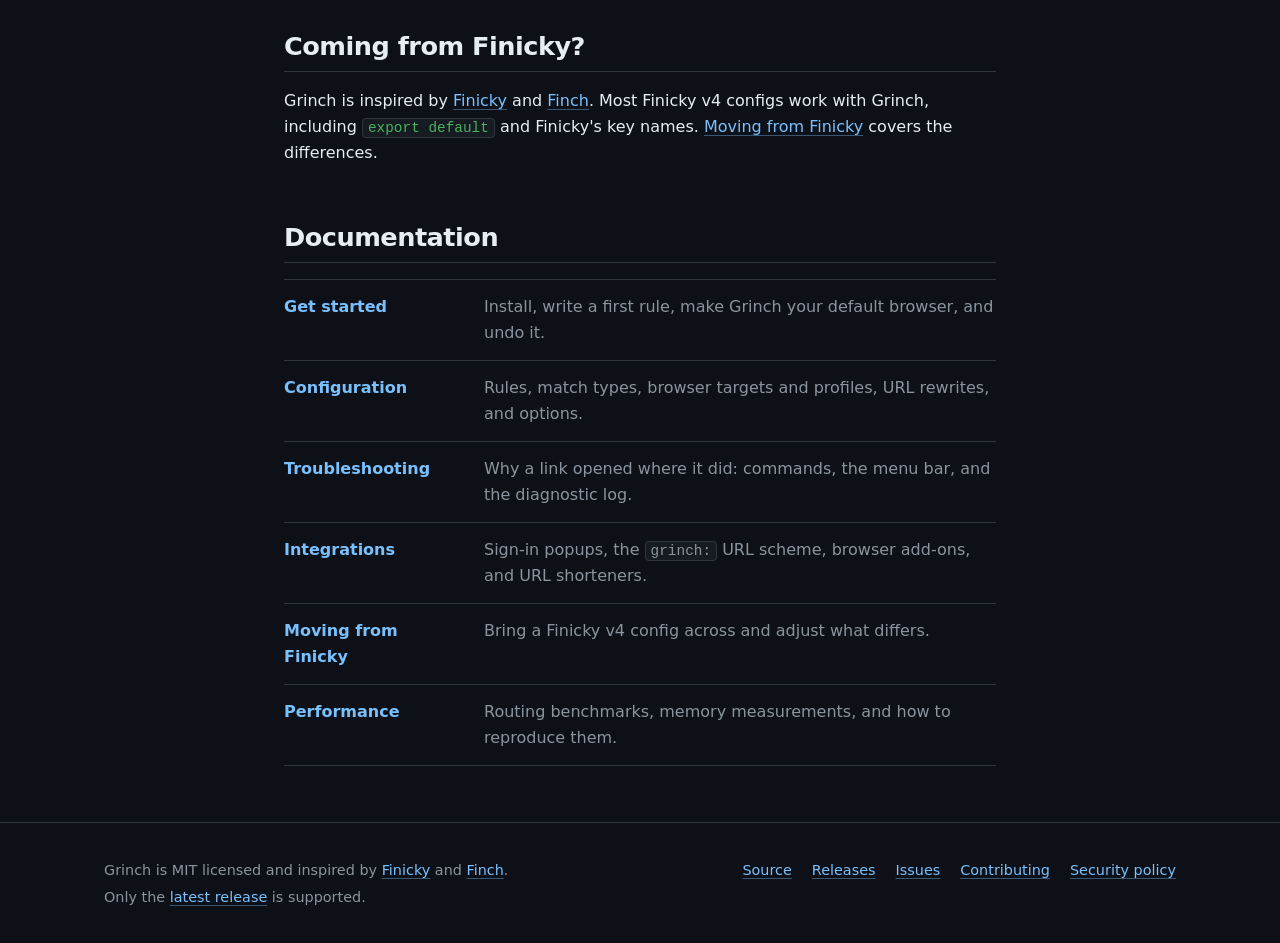
==== commit 331a9365: "Split the docs site into task-focused pages The single long page becomes seven static pages: home, g" ====
--- a/docs/index.html
+++ b/docs/index.html
@@ -3,21 +3,18 @@
 <head>
 <meta charset="utf-8">
 <meta name="viewport" content="width=device-width, initial-scale=1">
-<title>Grinch — a tiny, fast macOS browser router</title>
-<meta
-  name="description"
-  content="A tiny, fast native macOS browser router with JavaScript rules and Finicky v4 compatibility.">
+<title>Grinch: choose where links open on your Mac</title>
+<meta name="description" content="Grinch is a macOS menu-bar app that sends each link to the browser, profile, or app your JavaScript rules choose. Most Finicky v4 configs work with it.">
+<meta name="theme-color" content="#0d1117">
 
 <meta property="og:type" content="website">
-<meta property="og:title" content="Grinch — a tiny, fast macOS browser router">
-<meta
-  property="og:description"
-  content="Routes each URL to the right browser. Native Rust, JavaScriptCore, and one universal DMG.">
+<meta property="og:title" content="Grinch: choose where links open on your Mac">
+<meta property="og:description" content="Grinch is a macOS menu-bar app that sends each link to the browser, profile, or app your JavaScript rules choose. Most Finicky v4 configs work with it.">
 <meta property="og:url" content="https://jamtur01.github.io/grinch/">
 <meta property="og:image" content="https://jamtur01.github.io/grinch/social-preview.png">
 <meta property="og:image:width" content="1280">
 <meta property="og:image:height" content="640">
-<meta property="og:image:alt" content="Grinch — a tiny, fast macOS browser router">
+<meta property="og:image:alt" content="Grinch: choose where links open on your Mac">
 <meta name="twitter:card" content="summary_large_image">
 <meta name="twitter:image" content="https://jamtur01.github.io/grinch/social-preview.png">
 
@@ -26,312 +23,160 @@
 </head>
 <body>
 
-<header class="hero">
-  <div class="container">
-    <img class="hero-logo" src="grinch-icon.svg" width="128" height="128" alt="">
-    <h1>Grinch</h1>
-    <p class="tagline">
-      Choose where links open on your Mac. Grinch uses your JavaScript rules to
-      send each link to a browser, profile, or app.
-    </p>
-    <div class="ctas">
-      <a class="cta primary" href="https://github.com/jamtur01/grinch/releases/latest">Download&nbsp;DMG</a>
-      <a class="cta" href="https://github.com/jamtur01/grinch">View on GitHub</a>
-    </div>
-    <p class="meta">macOS 13+ &middot; Universal binary</p>
-    <p class="meta">
-      <a href="https://github.com/jamtur01/grinch/releases/latest">Release notes</a>
-      &middot; <a href="#support">Latest release only supported</a>
-    </p>
+<a class="skip" href="#main">Skip to content</a>
+
+<header class="site-header">
+  <div class="wide">
+    <a class="brand" href="index.html">
+      <img src="grinch-icon.svg" width="28" height="28" alt="">Grinch
+    </a>
+    <nav class="site-nav" aria-label="Documentation">
+      <ul>
+      <li><a href="start.html">Get started</a></li>
+      <li><a href="config.html">Configuration</a></li>
+      <li><a href="troubleshooting.html">Troubleshooting</a></li>
+      <li><a href="integrations.html">Integrations</a></li>
+      <li><a href="finicky.html">From Finicky</a></li>
+      <li><a href="performance.html">Performance</a></li>
+      </ul>
+    </nav>
+    <a class="cta primary small header-download" href="https://github.com/jamtur01/grinch/releases/latest">Download</a>
   </div>
 </header>
 
-<main class="container">
+<section class="hero" aria-labelledby="hero-title">
+  <div class="wide">
+    <div>
+      <img class="hero-logo" src="grinch-icon.svg" width="72" height="72" alt="">
+      <h1 id="hero-title">Choose where every link on your Mac opens.</h1>
+      <p class="lead">Grinch is a menu-bar app you set as your default browser.
+        Your JavaScript rules send each link from Slack, Mail, or any other app
+        to the right browser, profile, or app.</p>
+      <div class="ctas">
+        <a class="cta primary" href="https://github.com/jamtur01/grinch/releases/latest">Download the latest release</a>
+        <a class="cta" href="start.html">Get started</a>
+      </div>
+      <p class="meta">macOS 13 or later &middot; Universal binary &middot; Signed and notarized &middot; MIT licensed</p>
+    </div>
 
-<section id="features">
-  <h2>What it is</h2>
-  <ul class="features">
-    <li><strong>Send links where you want them.</strong> Open work links in one
-      browser, personal links in another, and meeting links in an app.</li>
-    <li><strong>Use your browser profiles.</strong> Send links to a work profile,
-      open a private window, or choose a new window in supported Chrome and Firefox browsers.</li>
-    <li><strong>Clean up links.</strong> Remove tracking parameters or unwrap
-      links before your rules choose where they open.</li>
-    <li><strong>Menu-bar app.</strong> Reload config or open it in your editor without leaving the menu bar. Parse errors surface as <code>⚠️</code> with the failing line inline. With <code>hideIcon: true</code>, reopen Grinch from Spotlight or Finder to access config, log, and update actions in a window. The update button is disabled when the updater cannot check for updates.</li>
-    <li><strong>Automatic updates.</strong> Grinch checks for updates automatically.
-      You can check manually or turn automatic checks off from the menu bar.</li>
-    <li><strong>Debuggable.</strong> Every resolve can be logged as JSON or text with the matched rule, opener, and modifier state. <code>--list-rules</code> prints the loaded rule table for cross-reference.</li>
-    <li><strong>SSO / OAuth popups route through your rules.</strong> Sign-in requests
-      from apps using <code>ASWebAuthenticationSession</code> use the same browser
-      routing rules as other links.</li>
-    <li><strong>Moving from Finicky?</strong> Most Finicky v4 configs work with
-      Grinch. See the <a href="https://github.com/jamtur01/grinch#differences-from-finicky">compatibility notes</a>.</li>
+    <div class="hero-demo">
+      <figure class="file">
+        <figcaption>~/.config/grinch.js</figcaption>
+<pre><code>module.exports = {
+  default: "com.apple.Safari",
+  rewrite: [strip("utm_*")],
+  rules: [
+    { match: "github.com", open: "Google Chrome:Default" },
+    { match: "zoom.us/j/*", open: "us.zoom.xos" },
+  ],
+};</code></pre>
+      </figure>
+      <figure class="term">
+        <figcaption>Terminal</figcaption>
+<pre><code><span class="cmd">Grinch --test "https://github.com/?utm_source=slack"</span>
+<span class="out">URL:     https://github.com/?utm_source=slack
+Final:   <b>https://github.com/</b>
+Browser: <b>com.google.Chrome</b>
+Args:    <b>--profile-directory=Default</b></span>
+<span class="cmd">Grinch --test "https://zoom.us/j/123456789"</span>
+<span class="out">URL:     https://zoom.us/j/123456789
+Final:   https://zoom.us/j/123456789
+Browser: <b>us.zoom.xos</b></span>
+<span class="cmd">Grinch --test "https://example.com/"</span>
+<span class="out">URL:     https://example.com/
+Final:   https://example.com/
+Browser: <b>com.apple.Safari</b></span></code></pre>
+      </figure>
+    </div>
+  </div>
+</section>
+
+<main id="main" class="container">
+
+<section id="what" aria-labelledby="what-title">
+  <h2 id="what-title"><a class="self" href="#what">What Grinch does</a></h2>
+  <ul class="capabilities">
+    <li>
+      <h3>Rules you can read</h3>
+      <p>Match a link by host, wildcard, or regular expression, by the app it
+        came from, by an app that is running, or by the modifier keys you held.
+        The first matching rule wins; everything else goes to your default.</p>
+    </li>
+    <li>
+      <h3>Your browser profiles</h3>
+      <p>Open a link in a named profile, a private window, or a new window in
+        supported Chrome and Firefox browsers, or hand it to an app such as Zoom.</p>
+    </li>
+    <li>
+      <h3>Cleaner links</h3>
+      <p>Strip tracking parameters, and unwrap Microsoft SafeLinks, Proofpoint
+        URL Defense, and Teams launcher links before your rules see them.</p>
+    </li>
+    <li>
+      <h3>Sign-in pages too</h3>
+      <p>Apps that sign in through <code>ASWebAuthenticationSession</code>, such
+        as Slack, send their sign-in pages through the same rules.</p>
+    </li>
   </ul>
 </section>
 
-<section id="install">
-  <h2>Install</h2>
-  <p>Grab the DMG and drag <code>Grinch.app</code> to <code>/Applications</code>.
-    Create a config as shown below, launch Grinch, then select it under
-    <strong>System Settings → Desktop &amp; Dock → Default web browser</strong>.</p>
-<pre><code>DMG=$(curl -fsSL https://api.github.com/repos/jamtur01/grinch/releases/latest \
-  | grep -oE '"browser_download_url": "[^"]*\.dmg"' | cut -d'"' -f4)
-curl -fsSL "$DMG" -o /tmp/grinch.dmg
-hdiutil attach -nobrowse -quiet /tmp/grinch.dmg
-ditto "/Volumes/Grinch "*/Grinch.app /Applications/Grinch.app
-hdiutil detach "/Volumes/Grinch "* -quiet
-open /Applications/Grinch.app</code></pre>
-  <p class="note">Always install to <code>/Applications</code> directly — running out of <code>~/Downloads</code> triggers Gatekeeper translocation, which makes the same app appear multiple times in the default-browser picker.</p>
-  <p>Or install the community-maintained
-    <a href="https://github.com/bric3/homebrew-tap/blob/main/Casks/grinch.rb">Homebrew cask</a>:
-  </p>
-<pre><code>brew tap bric3/tap
-brew install --cask grinch</code></pre>
-  <p class="note">The cask is maintained outside the Grinch project.</p>
-  <p>Or build from source:</p>
-<pre><code>git clone https://github.com/jamtur01/grinch
-cd grinch
-make run</code></pre>
+<section id="native" aria-labelledby="native-title">
+  <h2 id="native-title"><a class="self" href="#native">Small, native, and checkable</a></h2>
+  <p>Grinch is one native binary. It evaluates your config with the system's
+    JavaScriptCore and compiles declarative rules to native matchers, so a
+    hostname rule resolves in about 40 nanoseconds on Apple Silicon. See the
+    <a href="performance.html">benchmarks</a> and how to reproduce them.</p>
+  <p>A config that fails to reload never takes routing down: Grinch keeps the
+    last config that loaded and shows the error in the menu bar.
+    <code>Grinch --test</code> shows a decision without opening a browser, and
+    the <a href="troubleshooting.html">diagnostic log</a> records which rule
+    sent each link where.</p>
 </section>
 
-<section id="config">
-  <h2>Configure</h2>
-  <p>Edit your existing Grinch config, or create <code>~/.config/grinch.js</code>
-    with the example below. Create <code>~/.config</code> first if needed, and
-    replace the browser targets if you use different apps. If your edits don't
-    take effect, see <a href="https://github.com/jamtur01/grinch#if-grinch-uses-a-different-config">which config Grinch uses</a>.</p>
-<pre><code>module.exports = {
-  default: "com.apple.Safari",
-  rules: [
-    { match: "github.com", open: "com.google.Chrome" },
-  ],
-};</code></pre>
-  <p>Links to GitHub or its subdomains open in Chrome; other links open in Safari.
-    A target can also be another app, such as Zoom. Choose <em>Reload Config</em>
-    in the menu after editing.</p>
-  <p>Grinch applies matching URL rewrites in order, then checks rules from top to
-    bottom. The first match chooses the app; <code>default</code> handles the rest.
-    An <code>open</code> function returning <code>null</code> or <code>undefined</code>
-    continues to the next rule.
-    See the <a href="https://github.com/jamtur01/grinch#configuration">configuration guide</a>
-    for browser profiles, match types, rewrites, and options.</p>
-  <p>For the terminal commands below, use the installed binary or define this
-    alias in your shell:</p>
-<pre><code>alias Grinch='/Applications/Grinch.app/Contents/MacOS/Grinch'
-Grinch --test "https://github.com/"</code></pre>
-  <p>The test prints the routing decision without opening a browser.</p>
+<section id="finicky" aria-labelledby="finicky-title">
+  <h2 id="finicky-title"><a class="self" href="#finicky">Coming from Finicky?</a></h2>
+  <p>Grinch is inspired by <a href="https://github.com/johnste/finicky">Finicky</a>
+    and <a href="https://github.com/expelledboy/finch">Finch</a>. Most Finicky v4
+    configs work with Grinch, including <code>export default</code> and Finicky's
+    key names. <a href="finicky.html">Moving from Finicky</a> covers the
+    differences.</p>
 </section>
 
-<section id="diagnostics">
-  <h2>When a click goes the wrong way</h2>
-
-  <p>A handful of CLI flags and a diagnostic log answer "why did <em>that</em> click go <em>there</em>?":</p>
-
-  <h3>List the loaded rules</h3>
-  <p><code>Grinch --list-rules</code> prints every rule with its index, label, and target — pair with the diagnostic log to map a <code>matchedRule.index</code> back to the actual entry in your config.</p>
-<pre><code>0: github.com → com.google.Chrome</code></pre>
-
-  <h3>Open the diagnostic log</h3>
-  <p>Grinch records config-load, runtime JavaScript, profile, and browser launch errors
-    in a diagnostic file per app
-    launch at <code>~/Library/Logs/Grinch/Grinch_&lt;timestamp&gt;.log</code>. Set
-    <code>options: { logRequests: true }</code> to add one <code>resolve</code> event per
-    routed URL. Use <em>Open Diagnostic Log</em> in the menu bar to open the active file:
-  </p>
-  <p>JSON is the default; set <code>options: { logFormat: "text" }</code>
-    for readable text. Omitting the setting, or setting it to <code>null</code> or
-    <code>undefined</code>, selects JSON. An invalid value keeps the current format,
-    records a config error, and prints a warning without stopping routing.
-    <code>Grinch --validate</code> shows the warning but still exits 0 if the config
-    loads. Changing formats starts a new file, preserving the previous log;
-    switched files use suffixes such as <code>.1.log</code> and <code>.2.log</code>.</p>
-  <p>Logging options take effect after the config's JavaScript is evaluated and its
-    options are parsed, even if later engine construction fails. Errors before the
-    first config's options are parsed use JSON. The menu opens the current file.</p>
-  <p>For example, a configuration error in JSON:</p>
-<pre><code>{"date":"2026-05-11T12:57:25-0400","event":"config_error","message":"SyntaxError (line 4)","path":"/Users/alex/.grinch.js","ts":1778518645.634}</code></pre>
-  <p>The same event in text format:</p>
-<pre><code>2026-05-11T12:57:25-0400  config_error
-  message: SyntaxError (line 4)
-  path: /Users/alex/.grinch.js</code></pre>
-  <p>For a different configuration, a resolve event might contain these routing details:</p>
-<pre><code>{
-  "date": "2026-05-11T12:57:25-0400",
-  "event": "resolve",
-  "ts": 1778518645.634,
-  "url": "https://github.com/foo",
-  "final": "https://github.com/foo",
-  "rewritten": false,
-  "browser": "com.google.Chrome",
-  "args": ["--profile-directory=Profile 1"],
-  "strategy": "launch_new_instance",
-  "opener": {
-    "bundleId": "com.tinyspeck.slackmacgap",
-    "name": "Slack",
-    "pid": 731
-  },
-  "modifiers": {
-    "shift": false,
-    "option": false,
-    "command": false,
-    "control": false
-  },
-  "matchedRule": { "index": 2, "name": "github.com" }
-}</code></pre>
-  <p><code>launch_error</code> records invalid URLs, missing browsers, and native launch
-    failures even when request logging is disabled. It includes <code>url</code>,
-    <code>browser</code>, <code>strategy</code>, and <code>message</code>; native errors
-    also include <code>errorDomain</code> and <code>errorCode</code>. These events share
-    the same log and rotation settings across config reloads. A <code>resolve</code>
-    event records the routing decision; it does not confirm launch success.</p>
-  <p class="note">Logs can contain complete URLs, including authentication tokens and
-    personal data. Redact them before sharing. Report vulnerabilities privately using
-    the <a href="https://github.com/jamtur01/grinch/blob/main/SECURITY.md">security policy</a>.</p>
-  <p><code>console.log/warn/error/info/debug</code> remain on stderr and are not copied
-    into the diagnostic log.</p>
-  <p>Profile failures produce <code>profile_error</code> events with the browser,
-    file path, and message, even with request logging disabled. Unresolved Chromium
-    display names suppress the launch; explicit <code>Default</code> and
-    <code>Profile N</code> directory values need no file access. Firefox still receives
-    <code>-P &lt;name&gt;</code> when validation fails. Reload Config refreshes both
-    profile caches after file access or browser profiles change. Firefox warnings
-    stay in the log without changing the status item. The first launch-suppressing
-    Chromium error shows a warning icon and a <strong>Profile error:</strong> menu item,
-    with the full message in its tooltip. This includes errors discovered on a
-    click; a successful reload clears the warning unless the error recurs.</p>
-  <p class="note">Grinch identifies the opener from the Apple Event's sender when
-    available. Otherwise it falls back to the frontmost app, which may not be the
-    original sender.</p>
-
-  <h3>Headless checks</h3>
-  <p><code>Grinch --validate</code> loads the config and exits 0 (with the resolved path and rule count) or 1 (with the captured load error). Designed for editor save-hooks and CI:</p>
-<pre><code>$ Grinch --validate
-grinch: config OK — /Users/james/.config/grinch.js
-rules:  12
-
-$ Grinch --validate
-grinch: config invalid — SyntaxError: Unexpected identifier 'rules'. (line 4)
-path:   /Users/james/.config/grinch.js
-$ echo $?
-1</code></pre>
-
-  <h3>Discovering browser bundle IDs</h3>
-  <p><code>Grinch --list-browsers</code> prints every app registered with LaunchServices to handle <code>https://</code> URLs, with the bundle ID you'd write in a config alongside the display name the OS shows:</p>
-<pre><code>com.apple.Safari               Safari
-com.google.Chrome              Google Chrome
-com.brave.Browser              Brave Browser
-com.microsoft.edgemac          Microsoft Edge
-app.zen-browser.zen            Zen
-...</code></pre>
-
-  <h3>Routing arbitrary URLs from scripts</h3>
-  <p>Grinch registers a <code>grinch:</code> URL scheme so external tools (Shortcuts, AppleScript, shell scripts) can ask it to route a URL through the user's rules without setting it as the system default:</p>
-<pre><code>open grinch:https://example.com/path
-open 'grinch:tel:+15551234567'        # tel: / webcal: / feed: are claimed too</code></pre>
-  <p>A third shape, <code>grinch://open/&lt;base64-url&gt;</code>, accepts a <code>btoa()</code>-encoded inner URL. This is the envelope shape Finicky's published Chrome and Firefox addons emit, so pointing those addons at <code>grinch://open/…</code> instead of <code>finicky://open/…</code> makes "Open with Finicky" route through Grinch.</p>
-</section>
-
-<section id="authentication">
-  <h2>Sign-in links</h2>
-  <p>Apps using <code>ASWebAuthenticationSession</code> send sign-in links through
-    Grinch's normal routing rules.</p>
-  <p>Authentication requests received during startup wait for the initial configuration
-    load attempt. Grinch returns an error if configuration is unavailable, routing
-    suppresses the URL, or the browser cannot be opened. Requests canceled during
-    startup do not launch a browser.</p>
-  <p>Authentication callbacks must return to Grinch to complete the pending session.
-    Grinch forwards the initial URL as a normal browser tab and cannot observe later
-    navigation. Apps that rely solely on the authentication-session callback can
-    remain waiting after sign-in.
-    Custom-scheme callbacks work on macOS 13 and later; HTTPS host/path callbacks
-    require macOS 14.4 or later.</p>
-  <p>Grinch does not advertise ephemeral-session support. macOS may handle those
-    requests in Safari instead, bypassing Grinch's routing rules.</p>
-</section>
-
-<section id="performance">
-  <h2>Performance</h2>
-
-  <p>Release builds on Apple Silicon, median of ten runs. These benchmarks measure
-    URL routing, excluding browser launch and page loading.</p>
-  <p>Run <code>bench/run.sh</code> to reproduce. Workloads are in
-    <code>bench/configs/</code>; setup and full results are in the
-    <a href="https://github.com/jamtur01/grinch/blob/main/bench/README.md">benchmark notes</a>.</p>
-
-  <h3>Hot path (declarative-only configs)</h3>
-  <table>
-    <thead><tr><th>Workload</th><th>ns/op</th></tr></thead>
-    <tbody>
-      <tr><td>Floor: empty rules, no rewrite</td><td>6.6</td></tr>
-      <tr><td>Default fallback, no query</td><td>64.2</td></tr>
-      <tr><td>Default fallback, strip removes a param</td><td>179.5</td></tr>
-      <tr><td>Bare-hostname match (<code>"github.com"</code>)</td><td>39.6</td></tr>
-      <tr><td><code>domain()</code> match</td><td>46.1</td></tr>
-      <tr><td>Regex match</td><td>23.1</td></tr>
-      <tr><td>Wildcard match (<code>"zoom.us/j/*"</code>)</td><td>31.6</td></tr>
-      <tr><td>50 bare-hostname rules, last one wins</td><td>268.1</td></tr>
-    </tbody>
-  </table>
-
-  <h3>Slow path (<code>(url, ctx) =&gt; …</code> fn matchers)</h3>
-  <table>
-    <thead><tr><th>Workload</th><th>ns/op</th></tr></thead>
-    <tbody>
-      <tr><td>Native rule wins early (no fn fires)</td><td>40.1</td></tr>
-      <tr><td>Drop URL via <code>() =&gt; null</code></td><td>2,422.9</td></tr>
-      <tr><td>HTTP→HTTPS via URL mutation</td><td>3,955.6</td></tr>
-      <tr><td><code>?browser=</code> dynamic open fn</td><td>4,539.8</td></tr>
-      <tr><td>4 fn matchers reading <code>ctx.opener</code></td><td>5,454</td></tr>
-      <tr><td>Full Slack-web → <code>slack://</code> rewrite</td><td>5,839.3</td></tr>
-    </tbody>
-  </table>
-
-  <h3>Footprint</h3>
-  <p>These are historical measurements, not a comparison of the latest releases.
-    Memory use varies with configuration and workload.</p>
-  <table>
-    <thead><tr><th></th><th>Grinch</th><th>Finch</th><th>Finicky</th></tr></thead>
-    <tbody>
-      <tr><td>Resident memory</td><td>15.5 MB</td><td>14.6 MB</td><td>142.5 MB</td></tr>
-      <tr><td>Peak memory</td><td>16.6 MB</td><td>15.5 MB</td><td>391.2 MB</td></tr>
-      <tr><td>JS engine</td><td>system JSC</td><td>system JSC</td><td>bundled goja</td></tr>
-      <tr><td>Bundled UI</td><td>menu bar or actions window</td><td>menu bar only</td><td>WebView app</td></tr>
-    </tbody>
-  </table>
-</section>
-
-<section id="support">
-  <h2>Support and security</h2>
-  <p>Only the <a href="https://github.com/jamtur01/grinch/releases/latest">latest published
-    release</a> is supported for issues and security fixes. Upgrade and reproduce the
-    problem before filing a bug. Older releases do not receive backported fixes.</p>
-  <p>For bug reports and feature requests, follow the
-    <a href="https://github.com/jamtur01/grinch/blob/main/CONTRIBUTING.md">contributor guide</a>.
-    Report suspected vulnerabilities through
-    <a href="https://github.com/jamtur01/grinch/security/advisories/new">private reporting</a>,
-    not a public issue. See the
-    <a href="https://github.com/jamtur01/grinch/blob/main/SECURITY.md">security policy</a>
-    for what to include and how to redact diagnostics.</p>
-</section>
-
-<section id="links">
-  <h2>More</h2>
-  <ul>
-    <li><a href="https://github.com/jamtur01/grinch#readme">Full README</a> — every matcher, rewriter, browser-spec form, and helper</li>
-    <li><a href="https://github.com/jamtur01/grinch/blob/main/examples/grinch.example.js">Exhaustive example config</a></li>
-    <li><a href="https://github.com/jamtur01/grinch/releases">Releases &amp; changelog</a></li>
-    <li><a href="https://github.com/jamtur01/grinch/issues">Issues</a></li>
-    <li><a href="https://github.com/jamtur01/grinch/blob/main/CONTRIBUTING.md">Contributing</a></li>
-    <li><a href="https://github.com/jamtur01/grinch/blob/main/SECURITY.md">Security policy</a></li>
+<section id="docs" aria-labelledby="docs-title">
+  <h2 id="docs-title"><a class="self" href="#docs">Documentation</a></h2>
+  <ul class="doc-index">
+    <li><a href="start.html"><span class="doc-name">Get started</span>
+      <span class="doc-desc">Install, write a first rule, make Grinch your default browser, and undo it.</span></a></li>
+    <li><a href="config.html"><span class="doc-name">Configuration</span>
+      <span class="doc-desc">Rules, match types, browser targets and profiles, URL rewrites, and options.</span></a></li>
+    <li><a href="troubleshooting.html"><span class="doc-name">Troubleshooting</span>
+      <span class="doc-desc">Why a link opened where it did: commands, the menu bar, and the diagnostic log.</span></a></li>
+    <li><a href="integrations.html"><span class="doc-name">Integrations</span>
+      <span class="doc-desc">Sign-in popups, the <code>grinch:</code> URL scheme, browser add-ons, and URL shorteners.</span></a></li>
+    <li><a href="finicky.html"><span class="doc-name">Moving from Finicky</span>
+      <span class="doc-desc">Bring a Finicky v4 config across and adjust what differs.</span></a></li>
+    <li><a href="performance.html"><span class="doc-name">Performance</span>
+      <span class="doc-desc">Routing benchmarks, memory measurements, and how to reproduce them.</span></a></li>
   </ul>
 </section>
 
 </main>
 
-<footer>
-  <div class="container">
-    <p>MIT licensed. Inspired by <a href="https://github.com/johnste/finicky">Finicky</a> and <a href="https://github.com/expelledboy/finch">Finch</a>.</p>
-    <p><a href="https://github.com/jamtur01/grinch">github.com/jamtur01/grinch</a></p>
+<footer class="site-footer">
+  <div class="wide">
+    <div>
+      <p>Grinch is MIT licensed and inspired by
+        <a href="https://github.com/johnste/finicky">Finicky</a> and
+        <a href="https://github.com/expelledboy/finch">Finch</a>.</p>
+      <p>Only the <a href="https://github.com/jamtur01/grinch/releases/latest">latest release</a> is supported.</p>
+    </div>
+    <ul>
+      <li><a href="https://github.com/jamtur01/grinch">Source</a></li>
+      <li><a href="https://github.com/jamtur01/grinch/releases">Releases</a></li>
+      <li><a href="https://github.com/jamtur01/grinch/issues">Issues</a></li>
+      <li><a href="https://github.com/jamtur01/grinch/blob/main/CONTRIBUTING.md">Contributing</a></li>
+      <li><a href="https://github.com/jamtur01/grinch/blob/main/SECURITY.md">Security policy</a></li>
+    </ul>
   </div>
 </footer>
 
--- a/docs/style.css
+++ b/docs/style.css
@@ -4,15 +4,21 @@
   --fg: #e6edf3;
   --fg-muted: #8b949e;
   --border: #30363d;
+  --border-strong: #6e7681;
   --accent: #46b25e;
   --accent-hover: #5bc572;
   --code-bg: #161b22;
   --link: #79c0ff;
+  --measure: 760px;
+  --wide: 1120px;
+  --mono: ui-monospace, SFMono-Regular, "SF Mono", Menlo, Consolas, monospace;
 }
 
 * { box-sizing: border-box; }
 
 html {
+  color-scheme: dark;
+  scrollbar-color: var(--border) var(--bg);
   background: var(--bg);
   color: var(--fg);
   font-family: -apple-system, BlinkMacSystemFont, "Segoe UI", system-ui, sans-serif;
@@ -25,13 +31,43 @@
 body {
   margin: 0;
   padding: 0;
+  background: var(--bg);
+}
+
+::selection {
+  background: rgba(70, 178, 94, 0.35);
+  color: var(--fg);
+}
+
+:focus-visible {
+  outline: 2px solid var(--accent-hover);
+  outline-offset: 2px;
+  border-radius: 3px;
 }
 
 .container {
-  max-width: 760px;
+  max-width: var(--measure);
   margin: 0 auto;
   padding: 0 1.5rem;
 }
+
+.wide {
+  max-width: var(--wide);
+  margin: 0 auto;
+  padding: 0 1.5rem;
+}
+
+.skip {
+  position: absolute;
+  left: 1rem;
+  top: -3rem;
+  padding: 0.5rem 1rem;
+  background: var(--accent);
+  color: var(--bg);
+  border-radius: 6px;
+  z-index: 10;
+}
+.skip:focus { top: 0.75rem; }
 
 a {
   color: var(--link);
@@ -39,8 +75,17 @@
 }
 a:hover { text-decoration: underline; }
 
+main a,
+footer a {
+  text-decoration: underline;
+  text-decoration-color: rgba(121, 192, 255, 0.4);
+  text-underline-offset: 0.2em;
+}
+main a:hover,
+footer a:hover { text-decoration-color: currentColor; }
+
 code, pre {
-  font-family: ui-monospace, SFMono-Regular, "SF Mono", Menlo, Consolas, monospace;
+  font-family: var(--mono);
   font-size: 0.9em;
 }
 
@@ -52,13 +97,32 @@
   color: var(--accent);
 }
 
+:not(pre) > code { white-space: nowrap; }
+
+a code { color: inherit; }
+
+h1 code, h2 code, h3 code {
+  color: inherit;
+  background: none;
+  border: none;
+  padding: 0;
+  font-size: 0.92em;
+}
+
 pre {
-  background: var(--code-bg);
+  margin: 0 0 1rem;
   border: 1px solid var(--border);
   border-radius: 6px;
   padding: 1rem 1.25rem;
   overflow-x: auto;
   line-height: 1.5;
+  /* Edge shadows appear only while a block can scroll further that way. */
+  background:
+    linear-gradient(to right, var(--code-bg) 30%, rgba(22, 27, 34, 0)) left / 2.5rem 100% no-repeat local,
+    linear-gradient(to left, var(--code-bg) 30%, rgba(22, 27, 34, 0)) right / 2.5rem 100% no-repeat local,
+    radial-gradient(farthest-side at 0 50%, rgba(230, 237, 243, 0.07), transparent) left / 0.6rem 100% no-repeat scroll,
+    radial-gradient(farthest-side at 100% 50%, rgba(230, 237, 243, 0.07), transparent) right / 0.6rem 100% no-repeat scroll,
+    var(--code-bg);
 }
 
 pre code {
@@ -66,91 +130,256 @@
   border: none;
   padding: 0;
   color: var(--fg);
-}
-
-/* hero */
-
-.hero {
+  font-size: 1em;
+}
+
+pre .c { color: var(--fg-muted); }
+
+/* code captions: a config file or a terminal transcript */
+
+figure.file,
+figure.term {
+  margin: 0 0 1rem;
+}
+
+figure.file figcaption,
+figure.term figcaption {
+  font-family: var(--mono);
+  font-size: 0.8rem;
+  color: var(--fg-muted);
+  padding: 0.35rem 1.25rem;
+  border: 1px solid var(--border);
+  border-bottom: none;
+  border-radius: 6px 6px 0 0;
+  background: var(--bg);
+}
+
+figure.file pre,
+figure.term pre {
+  margin: 0;
+  border-radius: 0 0 6px 6px;
+}
+
+.term .cmd { color: var(--fg); }
+.term .cmd::before {
+  content: "$ ";
+  color: var(--accent);
+}
+.term .out { color: var(--fg-muted); }
+.term .out b {
+  color: var(--fg);
+  font-weight: 600;
+}
+
+/* site header */
+
+.site-header {
   border-bottom: 1px solid var(--border);
-  padding: 3rem 0 3rem;
-  text-align: center;
-  background:
-    radial-gradient(
-      ellipse 80% 60% at 50% 0%,
-      rgba(70, 178, 94, 0.08),
-      transparent 70%
-    ),
-    var(--bg);
-}
-
-.hero-logo {
+}
+
+.site-header .wide {
+  display: flex;
+  align-items: center;
+  gap: 1.5rem;
+  min-height: 3.5rem;
+}
+
+.brand {
+  display: flex;
+  align-items: center;
+  gap: 0.55rem;
+  color: var(--fg);
+  font-weight: 700;
+  font-size: 1.05rem;
+  letter-spacing: -0.01em;
+}
+.brand:hover { text-decoration: none; }
+.brand img { display: block; }
+
+.site-nav ul {
+  display: flex;
+  gap: 0.25rem 1.1rem;
+  list-style: none;
+  margin: 0;
+  padding: 0;
+}
+
+.site-nav a {
   display: block;
-  width: 8rem;
-  height: 8rem;
-  margin: 0 auto 0.75rem;
-  filter: drop-shadow(0 8px 20px rgba(70, 178, 94, 0.25));
-}
-
-.hero h1 {
-  font-size: 3.5rem;
-  margin: 0 0 1rem;
-  letter-spacing: -0.04em;
-  color: var(--accent);
-  font-weight: 700;
-}
-
-.hero .tagline {
-  font-size: 1.2rem;
-  color: var(--fg-muted);
-  max-width: 560px;
-  margin: 0 auto 2rem;
-}
-
-.ctas {
-  display: flex;
-  gap: 0.75rem;
-  justify-content: center;
-  flex-wrap: wrap;
-  margin-bottom: 1.5rem;
-}
+  padding: 1rem 0 0.9rem;
+  color: var(--fg-muted);
+  font-size: 0.92rem;
+  border-bottom: 2px solid transparent;
+  white-space: nowrap;
+}
+.site-nav a:hover {
+  color: var(--fg);
+  text-decoration: none;
+}
+.site-nav a[aria-current="page"] {
+  color: var(--fg);
+  border-bottom-color: var(--accent);
+}
+
+.header-download {
+  margin-left: auto;
+  white-space: nowrap;
+}
+
+/* buttons */
 
 .cta {
   display: inline-block;
   padding: 0.65rem 1.5rem;
-  border: 1px solid var(--border);
+  border: 1px solid var(--border-strong);
   border-radius: 6px;
   background: var(--bg-elev);
   color: var(--fg);
   font-weight: 500;
+  text-decoration: none;
   transition: border-color 0.15s, background 0.15s, transform 0.15s, box-shadow 0.15s;
 }
-.cta:hover {
+.cta:hover,
+.cta:focus-visible {
   border-color: var(--accent);
   text-decoration: none;
 }
 .cta.primary {
   background: var(--accent);
-  color: #0d1117;
+  color: var(--bg);
   border-color: var(--accent);
   box-shadow: 0 4px 16px rgba(70, 178, 94, 0.18);
 }
-.cta.primary:hover {
+.cta.primary:hover,
+.cta.primary:focus-visible {
   background: var(--accent-hover);
   border-color: var(--accent-hover);
   transform: translateY(-1px);
   box-shadow: 0 6px 20px rgba(70, 178, 94, 0.28);
 }
-
-.hero .meta {
-  color: var(--fg-muted);
+.cta.small,
+.cta.small:hover,
+.cta.small:focus-visible {
+  padding: 0.35rem 0.9rem;
   font-size: 0.9rem;
-  margin: 0;
+  box-shadow: none;
+  transform: none;
+}
+
+.ctas {
+  display: flex;
+  gap: 0.75rem;
+  flex-wrap: wrap;
+  margin: 0 0 1.25rem;
+}
+
+/* home hero */
+
+.hero {
+  border-bottom: 1px solid var(--border);
+  background:
+    radial-gradient(ellipse 70% 80% at 85% 0%, rgba(70, 178, 94, 0.07), transparent 70%),
+    var(--bg);
+}
+
+.hero .wide {
+  display: grid;
+  grid-template-columns: minmax(0, 0.9fr) minmax(0, 1.1fr);
+  gap: 3.5rem;
+  align-items: center;
+  padding-top: 4rem;
+  padding-bottom: 4rem;
+}
+
+.hero-logo {
+  display: block;
+  width: 4.5rem;
+  height: 4.5rem;
+  margin: 0 0 1.25rem;
+  filter: drop-shadow(0 6px 16px rgba(70, 178, 94, 0.25));
+}
+
+.hero h1 {
+  font-size: 2.75rem;
+  line-height: 1.12;
+  letter-spacing: -0.035em;
+  margin: 0 0 1rem;
+  text-wrap: balance;
+}
+
+.hero .lead {
+  font-size: 1.15rem;
+  color: var(--fg-muted);
+  margin: 0 0 1.75rem;
+  max-width: 34rem;
+}
+
+.meta {
+  color: var(--fg-muted);
+  font-size: 0.9rem;
+  margin: 0;
+}
+
+.hero-demo figure.file { margin-bottom: 0.75rem; }
+.hero-demo pre { font-size: 0.82rem; }
+
+/* page head on inner pages */
+
+.page-head {
+  padding: 3rem 0 0;
+}
+
+.page-head h1 {
+  font-size: 2.25rem;
+  line-height: 1.15;
+  letter-spacing: -0.03em;
+  margin: 0 0 0.75rem;
+  text-wrap: balance;
+}
+
+.page-head .lead {
+  font-size: 1.1rem;
+  color: var(--fg-muted);
+  margin: 0 0 1.5rem;
+}
+
+.toc {
+  border-top: 1px solid var(--border);
+  border-bottom: 1px solid var(--border);
+  padding: 0.75rem 0;
+  margin: 0 0 0.5rem;
+  font-size: 0.92rem;
+}
+.toc h2 {
+  display: inline;
+  font-size: inherit;
+  font-weight: 600;
+  color: var(--fg-muted);
+  border: none;
+  margin: 0 0.75rem 0 0;
+  padding: 0;
+  letter-spacing: 0;
+}
+.toc ul {
+  display: inline;
+  list-style: none;
+  margin: 0;
+  padding: 0;
+}
+.toc li {
+  display: inline-block;
+  margin: 0 0.9rem 0 0 !important;
 }
 
 /* main sections */
 
 main {
-  padding: 3rem 0 4rem;
+  padding-bottom: 4rem;
+}
+
+.hero + main.container,
+.page-body {
+  padding-top: 2.5rem;
 }
 
 section {
@@ -159,17 +388,47 @@
 
 h2 {
   font-size: 1.6rem;
+  line-height: 1.25;
   margin: 0 0 1rem;
   letter-spacing: -0.02em;
   border-bottom: 1px solid var(--border);
   padding-bottom: 0.5rem;
+  text-wrap: balance;
 }
 
 h3 {
   font-size: 1.1rem;
-  margin: 2rem 0 0.75rem;
-  color: var(--fg-muted);
-  font-weight: 600;
+  line-height: 1.35;
+  margin: 2.25rem 0 0.75rem;
+  color: var(--fg);
+  font-weight: 600;
+}
+
+h4 {
+  font-size: 1rem;
+  margin: 1.75rem 0 0.5rem;
+  color: var(--fg-muted);
+  font-weight: 600;
+}
+
+h2 a.self,
+h3 a.self {
+  color: inherit;
+  text-decoration: none;
+}
+h2 a.self::after,
+h3 a.self::after {
+  content: "#";
+  margin-left: 0.4em;
+  color: var(--fg-muted);
+  font-weight: 400;
+  opacity: 0;
+}
+h2 a.self:hover::after,
+h3 a.self:hover::after,
+h2 a.self:focus-visible::after,
+h3 a.self:focus-visible::after {
+  opacity: 1;
 }
 
 p { margin: 0 0 1rem; }
@@ -181,44 +440,114 @@
   padding: 0.25rem 0 0.25rem 1rem;
   margin: 1rem 0;
 }
-
-/* features list */
-
-ul.features {
+p.note strong { color: var(--fg); }
+
+/* numbered first-run steps */
+
+ol.steps {
   list-style: none;
-  padding: 0;
+  counter-reset: step;
+  padding: 0;
+  margin: 0;
+}
+
+ol.steps > li {
+  counter-increment: step;
+  margin-bottom: 3rem;
+}
+
+ol.steps > li > h2::before {
+  content: counter(step);
+  display: inline-block;
+  min-width: 1.6em;
+  font-family: var(--mono);
+  font-weight: 500;
+  color: var(--accent);
+}
+
+/* capabilities and page index on the home page */
+
+.capabilities {
+  list-style: none;
+  padding: 0;
+  margin: 0;
   display: grid;
-  gap: 0.75rem;
-}
-
-ul.features li {
-  background: var(--bg-elev);
-  border: 1px solid var(--border);
-  border-radius: 6px;
-  padding: 0.85rem 1.1rem;
-}
-
-ul.features strong {
-  color: var(--accent);
-  font-weight: 600;
-}
+  grid-template-columns: repeat(2, minmax(0, 1fr));
+  gap: 1.75rem 2.5rem;
+}
+
+.capabilities li {
+  border-top: 1px solid var(--border);
+  padding-top: 1rem;
+}
+
+.capabilities h3 {
+  margin: 0 0 0.4rem;
+}
+
+.capabilities p { margin: 0; color: var(--fg-muted); }
+
+.doc-index {
+  list-style: none;
+  padding: 0;
+  margin: 0;
+  border-top: 1px solid var(--border);
+}
+
+.doc-index li {
+  border-bottom: 1px solid var(--border);
+  margin: 0 !important;
+}
+
+.doc-index a {
+  display: grid;
+  grid-template-columns: 11rem minmax(0, 1fr);
+  gap: 1.5rem;
+  padding: 0.9rem 0;
+  text-decoration: none;
+  color: var(--fg);
+}
+.doc-index a:hover .doc-name { text-decoration: underline; }
+.doc-index .doc-name {
+  color: var(--link);
+  font-weight: 600;
+}
+.doc-index .doc-desc { color: var(--fg-muted); }
+
+/* page-to-page navigation at the end of a page */
+
+.next-page {
+  display: flex;
+  justify-content: space-between;
+  gap: 1rem;
+  border-top: 1px solid var(--border);
+  padding-top: 1.25rem;
+  margin-top: 1rem;
+}
+.next-page a { font-weight: 600; }
+.next-page .later { margin-left: auto; text-align: right; }
 
 /* tables */
+
+.table-wrap {
+  overflow-x: auto;
+  margin: 0.5rem 0 1.25rem;
+}
 
 table {
   width: 100%;
   border-collapse: collapse;
-  margin: 0.5rem 0 1rem;
   font-size: 0.95rem;
 }
 
 th, td {
   padding: 0.5rem 0.75rem;
   text-align: left;
+  vertical-align: top;
   border-bottom: 1px solid var(--border);
 }
 
-th {
+thead th {
   color: var(--fg-muted);
   font-weight: 600;
   font-size: 0.85rem;
@@ -226,9 +555,14 @@
   letter-spacing: 0.04em;
 }
 
-td:last-child, th:last-child {
+tbody th {
+  font-weight: 400;
+}
+
+th.num, td.num {
   text-align: right;
   font-variant-numeric: tabular-nums;
+  white-space: nowrap;
 }
 
 tbody tr:hover {
@@ -237,33 +571,122 @@
 
 /* lists */
 
-main ul:not(.features) {
+main ul:not([class]),
+main ol:not([class]) {
   padding-left: 1.5rem;
 }
-main ul:not(.features) li {
+main ul:not([class]) li,
+main ol:not([class]) li {
   margin-bottom: 0.4rem;
 }
 
+/* term and definition lists: options, log fields, helpers */
+
+dl.options {
+  margin: 0 0 1rem;
+  border-top: 1px solid var(--border);
+}
+
+dl.options dt {
+  padding-top: 0.75rem;
+  font-weight: 600;
+}
+
+dl.options dd {
+  margin: 0.25rem 0 0;
+  padding-bottom: 0.75rem;
+  border-bottom: 1px solid var(--border);
+}
+
+/* disclosure */
+
+details {
+  border: 1px solid var(--border);
+  border-radius: 6px;
+  padding: 0 1.1rem;
+  margin: 1rem 0 1.25rem;
+}
+details[open] { padding-bottom: 0.25rem; }
+summary {
+  cursor: pointer;
+  padding: 0.7rem 0;
+  font-weight: 600;
+}
+summary::marker { color: var(--accent); }
+
 /* footer */
 
-footer {
+.site-footer {
   border-top: 1px solid var(--border);
   padding: 2rem 0;
-  text-align: center;
   color: var(--fg-muted);
   font-size: 0.9rem;
 }
 
-footer p { margin: 0.25rem 0; }
-
-/* mobile */
+.site-footer .wide {
+  display: flex;
+  flex-wrap: wrap;
+  justify-content: space-between;
+  gap: 1rem 2rem;
+}
+
+.site-footer p { margin: 0.25rem 0; }
+
+.site-footer ul {
+  display: flex;
+  flex-wrap: wrap;
+  gap: 0.25rem 1.25rem;
+  list-style: none;
+  margin: 0.25rem 0;
+  padding: 0;
+}
+
+/* narrower screens */
+
+@media (max-width: 900px) {
+  .hero .wide {
+    grid-template-columns: minmax(0, 1fr);
+    gap: 2.5rem;
+    padding-top: 3rem;
+    padding-bottom: 3rem;
+  }
+  .site-header .wide {
+    flex-wrap: wrap;
+    gap: 0 1rem;
+    padding-top: 0.6rem;
+  }
+  .site-nav {
+    order: 3;
+    width: 100%;
+  }
+  .site-nav ul { flex-wrap: wrap; }
+  .site-nav a { padding: 0.45rem 0 0.5rem; }
+}
 
 @media (max-width: 600px) {
-  .hero { padding: 2.5rem 0 2rem; }
-  .hero-logo { width: 6.5rem; height: 6.5rem; }
-  .hero h1 { font-size: 2.5rem; }
-  .hero .tagline { font-size: 1.05rem; }
+  .container, .wide { padding: 0 1rem; }
+  .hero h1 { font-size: 2.1rem; }
+  .hero .lead { font-size: 1.05rem; }
+  .hero-logo { width: 3.5rem; height: 3.5rem; }
+  .page-head { padding-top: 2rem; }
+  .page-head h1 { font-size: 1.9rem; }
+  h2 { font-size: 1.4rem; }
   pre { font-size: 0.8rem; padding: 0.75rem 1rem; }
   table { font-size: 0.85rem; }
   th, td { padding: 0.4rem 0.5rem; }
-}
+  :not(pre) > code {
+    white-space: normal;
+    overflow-wrap: anywhere;
+  }
+  .capabilities { grid-template-columns: minmax(0, 1fr); }
+  .doc-index a {
+    grid-template-columns: minmax(0, 1fr);
+    gap: 0.15rem;
+  }
+}
+
+@media (prefers-reduced-motion: reduce) {
+  .cta { transition: none; }
+  .cta.primary:hover,
+  .cta.primary:focus-visible { transform: none; }
+}
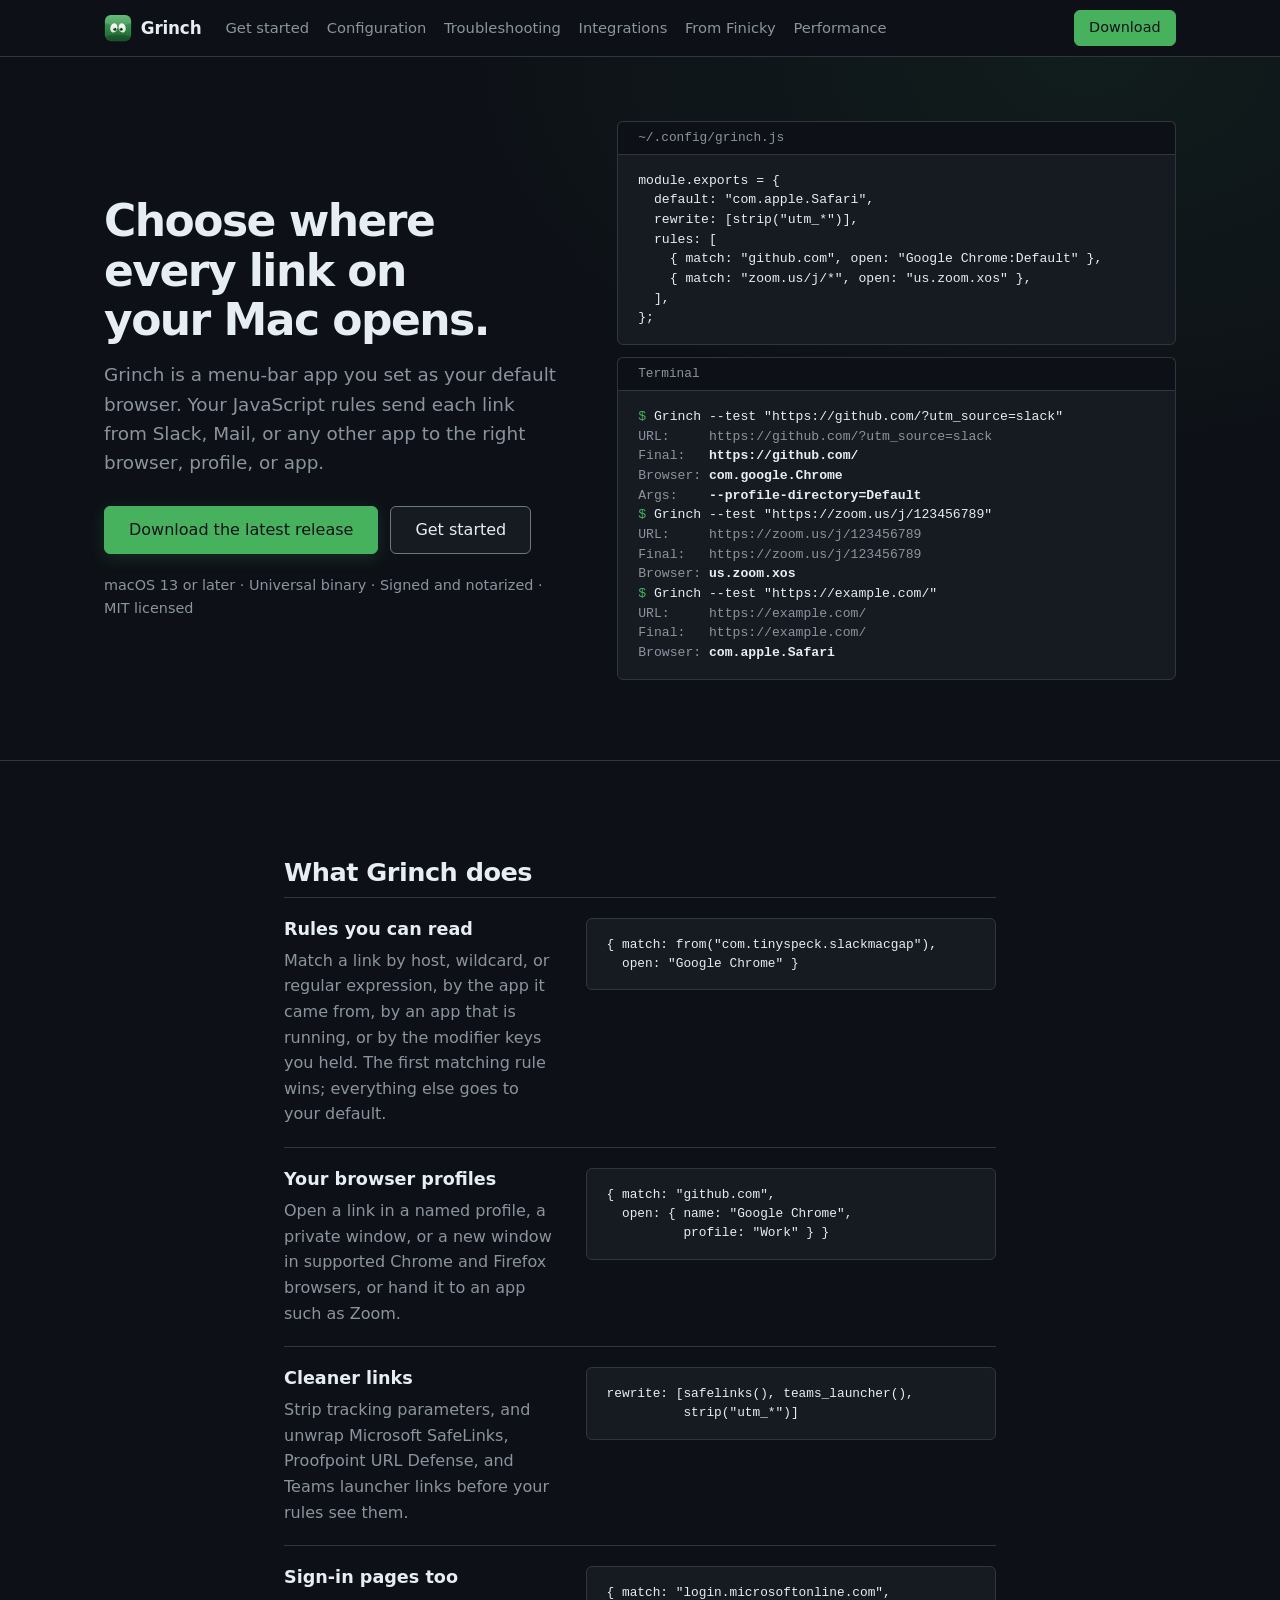
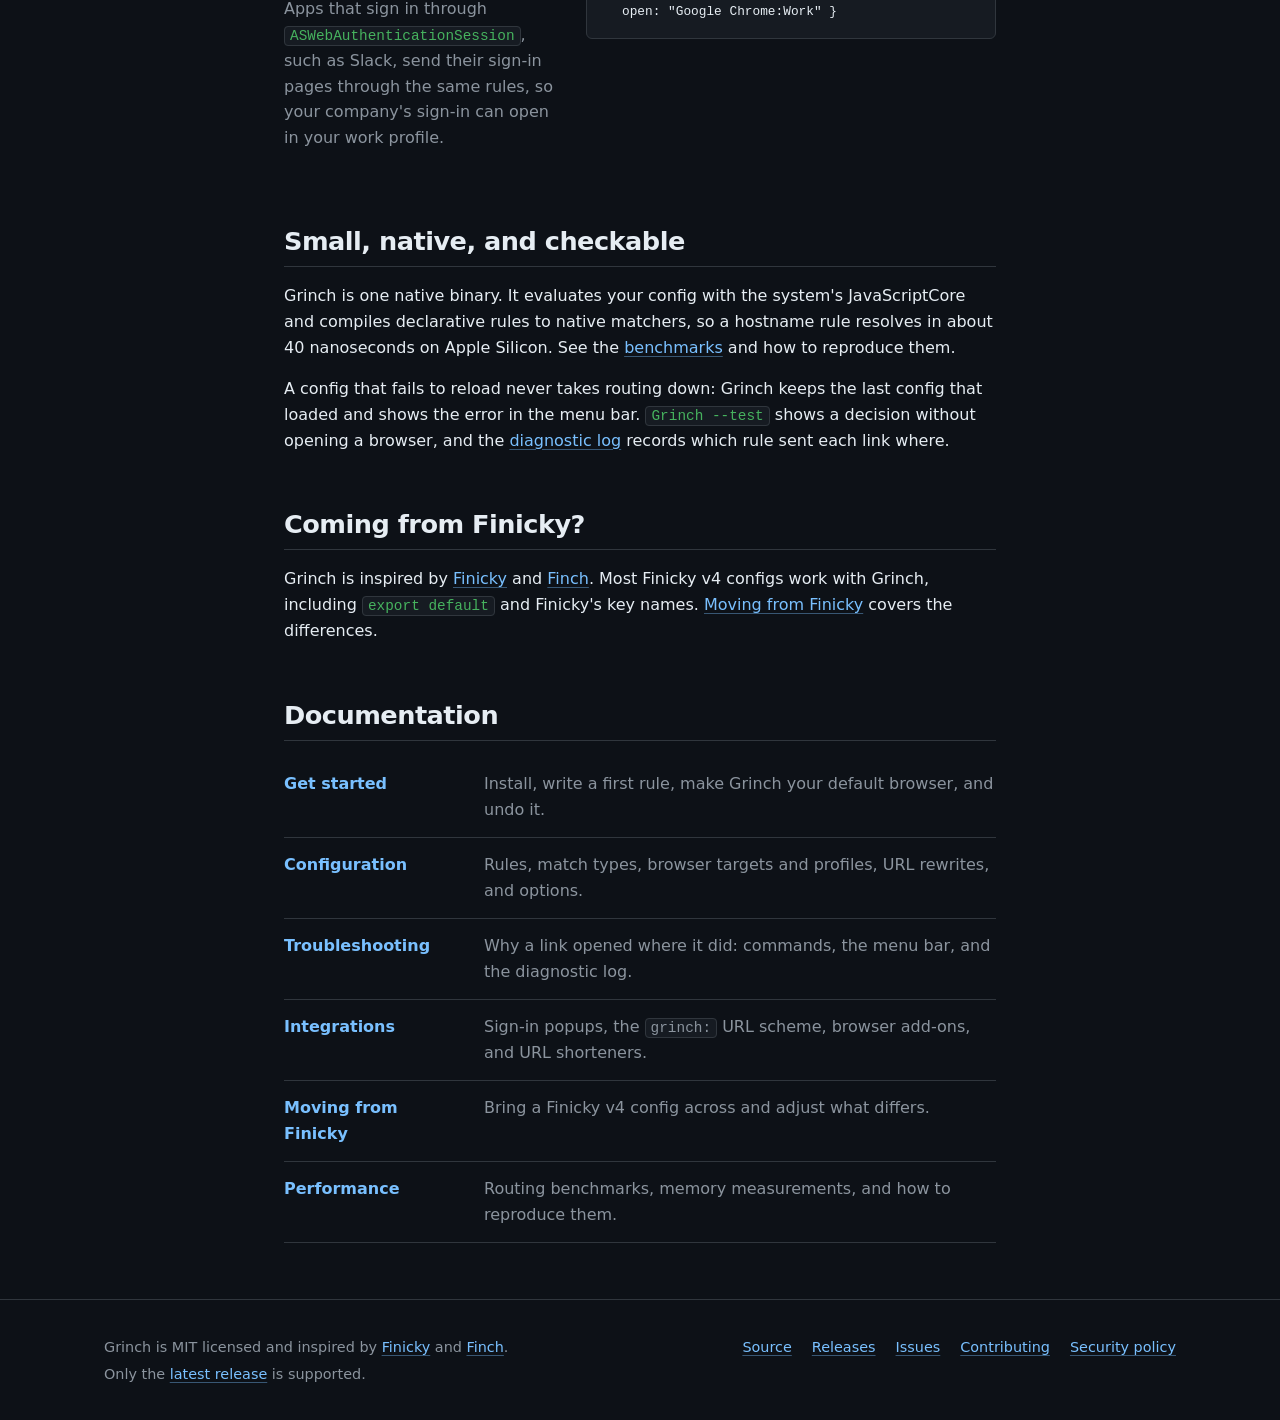
==== commit 1c21debc: "Pair home capabilities with config lines and fix phone layouts Each capability on the home page now " ====
--- a/docs/index.html
+++ b/docs/index.html
@@ -47,7 +47,6 @@
 <section class="hero" aria-labelledby="hero-title">
   <div class="wide">
     <div>
-      <img class="hero-logo" src="grinch-icon.svg" width="72" height="72" alt="">
       <h1 id="hero-title">Choose where every link on your Mac opens.</h1>
       <p class="lead">Grinch is a menu-bar app you set as your default browser.
         Your JavaScript rules send each link from Slack, Mail, or any other app
@@ -62,30 +61,11 @@
     <div class="hero-demo">
       <figure class="file">
         <figcaption>~/.config/grinch.js</figcaption>
-<pre><code>module.exports = {
-  default: "com.apple.Safari",
-  rewrite: [strip("utm_*")],
-  rules: [
-    { match: "github.com", open: "Google Chrome:Default" },
-    { match: "zoom.us/j/*", open: "us.zoom.xos" },
-  ],
-};</code></pre>
+<pre><code><span class="l" style="--h:4ch">module.exports = {</span><span class="l" style="--h:6ch">  default: "com.apple.Safari",</span><span class="l" style="--h:6ch">  rewrite: [strip("utm_*")],</span><span class="l" style="--h:6ch">  rules: [</span><span class="l" style="--h:8ch">    { match: "github.com", open: "Google Chrome:Default" },</span><span class="l" style="--h:8ch">    { match: "zoom.us/j/*", open: "us.zoom.xos" },</span><span class="l" style="--h:6ch">  ],</span><span class="l" style="--h:4ch">};</span></code></pre>
       </figure>
       <figure class="term">
         <figcaption>Terminal</figcaption>
-<pre><code><span class="cmd">Grinch --test "https://github.com/?utm_source=slack"</span>
-<span class="out">URL:     https://github.com/?utm_source=slack
-Final:   <b>https://github.com/</b>
-Browser: <b>com.google.Chrome</b>
-Args:    <b>--profile-directory=Default</b></span>
-<span class="cmd">Grinch --test "https://zoom.us/j/123456789"</span>
-<span class="out">URL:     https://zoom.us/j/123456789
-Final:   https://zoom.us/j/123456789
-Browser: <b>us.zoom.xos</b></span>
-<span class="cmd">Grinch --test "https://example.com/"</span>
-<span class="out">URL:     https://example.com/
-Final:   https://example.com/
-Browser: <b>com.apple.Safari</b></span></code></pre>
+<pre><code><span class="l cmd">Grinch --test "https://github.com/?utm_source=slack"</span><span class="l out">URL:     https://github.com/?utm_source=slack</span><span class="l out">Final:   <b>https://github.com/</b></span><span class="l out">Browser: <b>com.google.Chrome</b></span><span class="l out">Args:    <b>--profile-directory=Default</b></span><span class="l cmd">Grinch --test "https://zoom.us/j/123456789"</span><span class="l out">URL:     https://zoom.us/j/123456789</span><span class="l out">Final:   https://zoom.us/j/123456789</span><span class="l out">Browser: <b>us.zoom.xos</b></span><span class="l cmd">Grinch --test "https://example.com/"</span><span class="l out">URL:     https://example.com/</span><span class="l out">Final:   https://example.com/</span><span class="l out">Browser: <b>com.apple.Safari</b></span></code></pre>
       </figure>
     </div>
   </div>
@@ -95,27 +75,47 @@
 
 <section id="what" aria-labelledby="what-title">
   <h2 id="what-title"><a class="self" href="#what">What Grinch does</a></h2>
-  <ul class="capabilities">
+  <ul class="proofs">
     <li>
-      <h3>Rules you can read</h3>
-      <p>Match a link by host, wildcard, or regular expression, by the app it
-        came from, by an app that is running, or by the modifier keys you held.
-        The first matching rule wins; everything else goes to your default.</p>
+      <div>
+        <h3>Rules you can read</h3>
+        <p>Match a link by host, wildcard, or regular expression, by the app it
+          came from, by an app that is running, or by the modifier keys you
+          held. The first matching rule wins; everything else goes to your
+          default.</p>
+      </div>
+<pre><code>{ match: from("com.tinyspeck.slackmacgap"),
+  open: "Google Chrome" }</code></pre>
     </li>
     <li>
-      <h3>Your browser profiles</h3>
-      <p>Open a link in a named profile, a private window, or a new window in
-        supported Chrome and Firefox browsers, or hand it to an app such as Zoom.</p>
+      <div>
+        <h3>Your browser profiles</h3>
+        <p>Open a link in a named profile, a private window, or a new window in
+          supported Chrome and Firefox browsers, or hand it to an app such as
+          Zoom.</p>
+      </div>
+<pre><code>{ match: "github.com",
+  open: { name: "Google Chrome",
+          profile: "Work" } }</code></pre>
     </li>
     <li>
-      <h3>Cleaner links</h3>
-      <p>Strip tracking parameters, and unwrap Microsoft SafeLinks, Proofpoint
-        URL Defense, and Teams launcher links before your rules see them.</p>
+      <div>
+        <h3>Cleaner links</h3>
+        <p>Strip tracking parameters, and unwrap Microsoft SafeLinks, Proofpoint
+          URL Defense, and Teams launcher links before your rules see them.</p>
+      </div>
+<pre><code>rewrite: [safelinks(), teams_launcher(),
+          strip("utm_*")]</code></pre>
     </li>
     <li>
-      <h3>Sign-in pages too</h3>
-      <p>Apps that sign in through <code>ASWebAuthenticationSession</code>, such
-        as Slack, send their sign-in pages through the same rules.</p>
+      <div>
+        <h3>Sign-in pages too</h3>
+        <p>Apps that sign in through <code>ASWebAuthenticationSession</code>,
+          such as Slack, send their sign-in pages through the same rules, so
+          your company's sign-in can open in your work profile.</p>
+      </div>
+<pre><code>{ match: "login.microsoftonline.com",
+  open: "Google Chrome:Work" }</code></pre>
     </li>
   </ul>
 </section>
--- a/docs/style.css
+++ b/docs/style.css
@@ -291,14 +291,6 @@
   padding-bottom: 4rem;
 }
 
-.hero-logo {
-  display: block;
-  width: 4.5rem;
-  height: 4.5rem;
-  margin: 0 0 1.25rem;
-  filter: drop-shadow(0 6px 16px rgba(70, 178, 94, 0.25));
-}
-
 .hero h1 {
   font-size: 2.75rem;
   line-height: 1.12;
@@ -321,6 +313,16 @@
 }
 
 .hero-demo figure.file { margin-bottom: 0.75rem; }
+
+/* one block per line, so a line that wraps on a phone hangs under its own
+   value column instead of restarting at the left edge */
+.hero-demo .l {
+  display: block;
+  padding-left: var(--h, 0);
+  text-indent: calc(-1 * var(--h, 0));
+}
+.hero-demo .l.cmd { --h: 4ch; }
+.hero-demo .l.out { --h: 9ch; }
 .hero-demo pre { font-size: 0.82rem; }
 
 /* page head on inner pages */
@@ -465,33 +467,36 @@
   color: var(--accent);
 }
 
-/* capabilities and page index on the home page */
-
-.capabilities {
+/* home: each capability beside the config line that does it */
+
+.proofs {
   list-style: none;
   padding: 0;
   margin: 0;
+}
+
+.proofs li {
   display: grid;
-  grid-template-columns: repeat(2, minmax(0, 1fr));
-  gap: 1.75rem 2.5rem;
-}
-
-.capabilities li {
+  grid-template-columns: minmax(0, 0.8fr) minmax(0, 1.2fr);
+  gap: 0.75rem 1.75rem;
+  align-items: start;
   border-top: 1px solid var(--border);
-  padding-top: 1rem;
-}
-
-.capabilities h3 {
-  margin: 0 0 0.4rem;
-}
-
-.capabilities p { margin: 0; color: var(--fg-muted); }
+  padding: 1.25rem 0;
+  margin: 0;
+}
+
+.proofs li:first-child { border-top: none; padding-top: 0.25rem; }
+.proofs h3 { margin: 0 0 0.4rem; }
+.proofs p { margin: 0; color: var(--fg-muted); }
+.proofs pre {
+  margin: 0;
+  font-size: 0.8rem;
+}
 
 .doc-index {
   list-style: none;
   padding: 0;
   margin: 0;
-  border-top: 1px solid var(--border);
 }
 
 .doc-index li {
@@ -667,18 +672,44 @@
   .container, .wide { padding: 0 1rem; }
   .hero h1 { font-size: 2.1rem; }
   .hero .lead { font-size: 1.05rem; }
-  .hero-logo { width: 3.5rem; height: 3.5rem; }
+  .hero-demo pre {
+    white-space: pre-wrap;
+    overflow-wrap: anywhere;
+  }
   .page-head { padding-top: 2rem; }
   .page-head h1 { font-size: 1.9rem; }
   h2 { font-size: 1.4rem; }
   pre { font-size: 0.8rem; padding: 0.75rem 1rem; }
   table { font-size: 0.85rem; }
   th, td { padding: 0.4rem 0.5rem; }
-  :not(pre) > code {
+  code.long {
     white-space: normal;
     overflow-wrap: anywhere;
   }
-  .capabilities { grid-template-columns: minmax(0, 1fr); }
+  .proofs li { grid-template-columns: minmax(0, 1fr); }
+  table.stack,
+  table.stack tbody,
+  table.stack tr,
+  table.stack th,
+  table.stack td {
+    display: block;
+  }
+  table.stack thead { display: none; }
+  table.stack tr {
+    border-bottom: 1px solid var(--border);
+    padding: 0.5rem 0;
+  }
+  table.stack th,
+  table.stack td {
+    border: none;
+    padding: 0.1rem 0;
+  }
+  table.stack td:empty { display: none; }
+  table.stack td[data-label]::before {
+    content: attr(data-label) ": ";
+    color: var(--fg-muted);
+  }
+  table.stack code { white-space: normal; overflow-wrap: anywhere; }
   .doc-index a {
     grid-template-columns: minmax(0, 1fr);
     gap: 0.15rem;
